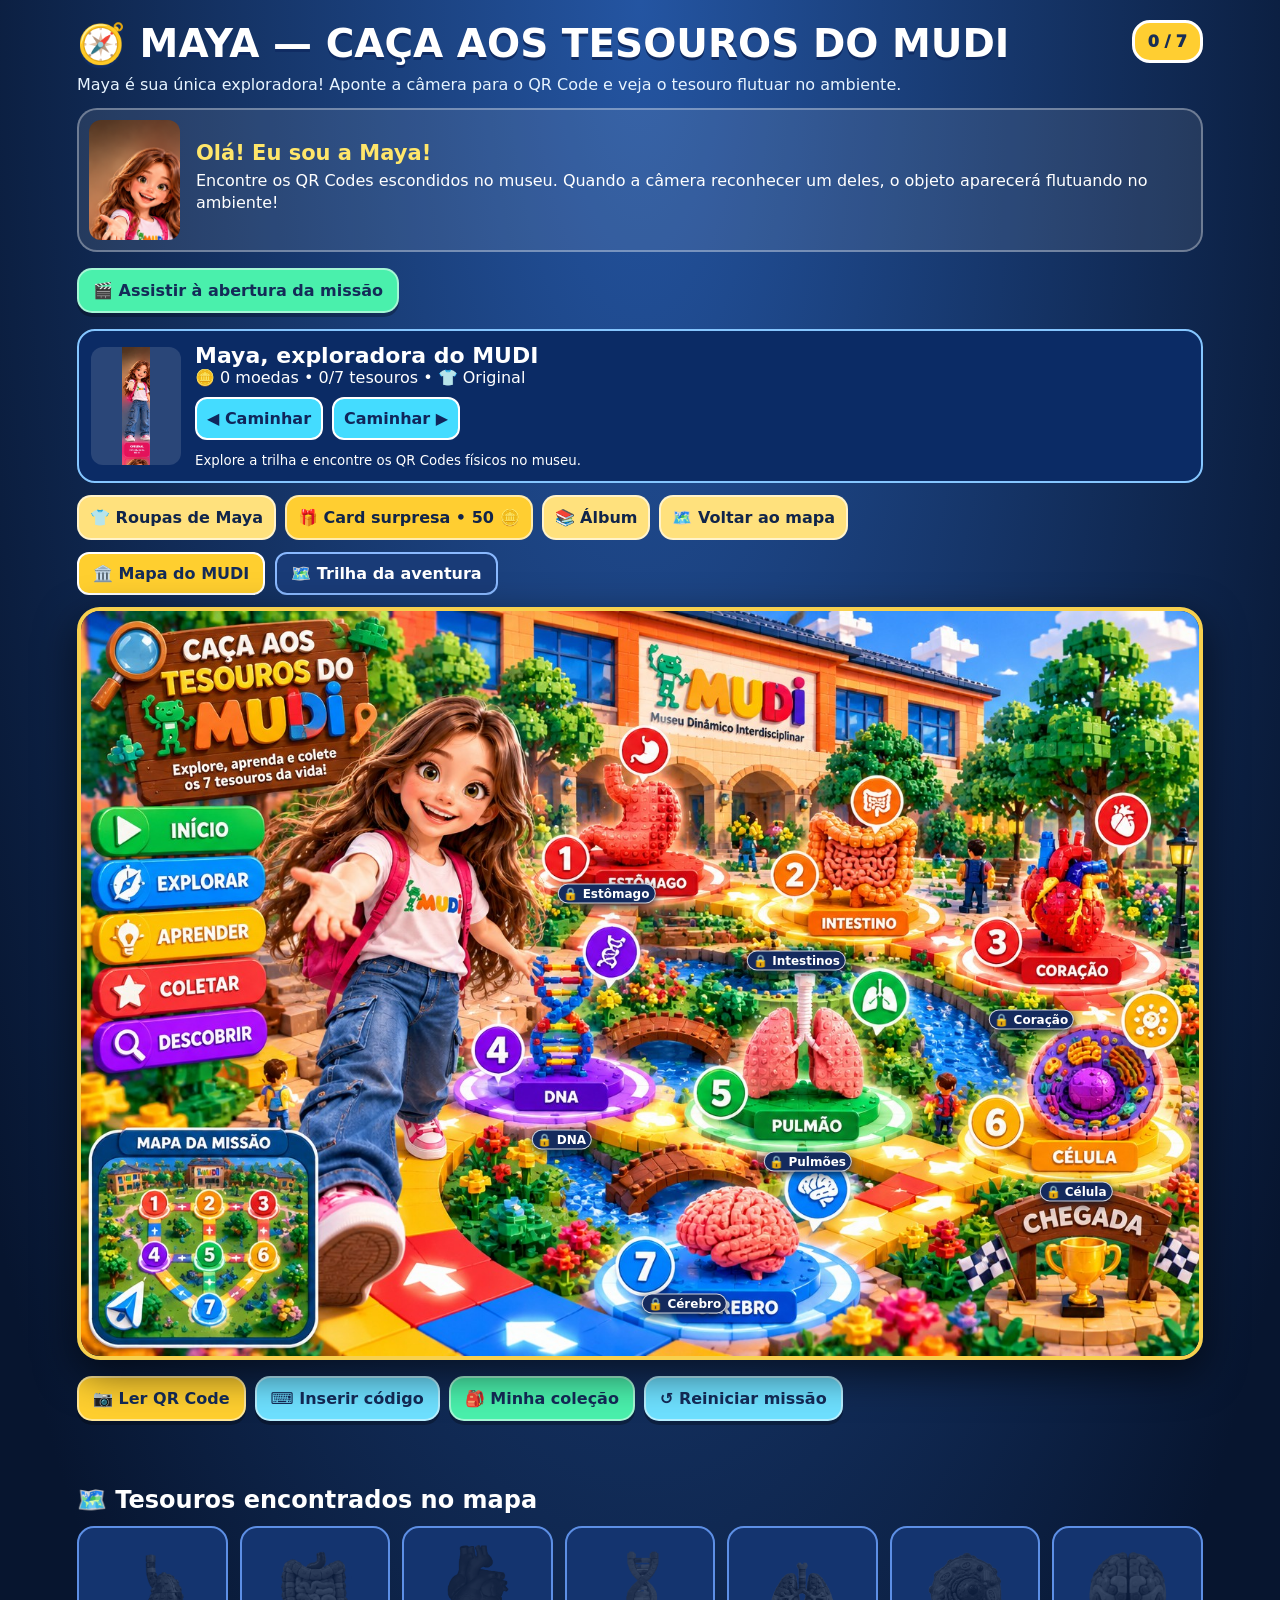
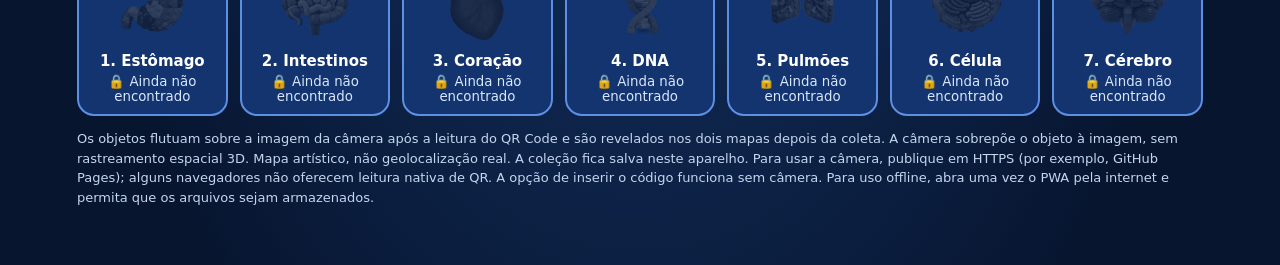
==== index.html @ 49231e08 "Add files via upload" ====
<!doctype html><html lang="pt-BR"><head><meta charset="utf-8"><meta name="viewport" content="width=device-width,initial-scale=1,viewport-fit=cover"><meta name="theme-color" content="#123879"><link rel="manifest" href="manifest.webmanifest"><title>Caça aos Tesouros do MUDI</title><style>
*{box-sizing:border-box}body{margin:0;background:radial-gradient(ellipse at top,#2455a2,#07152f 85%);color:white;font:500 16px system-ui,Arial}button,input{font:inherit}button{cursor:pointer}button:focus-visible{outline:3px solid #ffde56;outline-offset:2px}.wrap{max-width:1150px;margin:auto;padding:12px 12px 45px}.top{display:flex;justify-content:space-between;gap:12px;align-items:center}h1{font-size:clamp(23px,4vw,39px);line-height:1.05;margin:12px 0 6px;text-shadow:0 3px #102c63}.subtitle{margin:4px 0 14px;color:#e7f4ff}.counter{background:#ffce31;color:#192e55;border:3px solid white;border-radius:18px;padding:9px 13px;font-weight:1000;white-space:nowrap}.hero{position:relative;border:4px solid #f7d04e;border-radius:23px;overflow:hidden;box-shadow:0 14px 40px #0009}.hero img{display:block;width:100%}.maptabs{display:flex;gap:10px;flex-wrap:wrap;margin:12px 0}.maptabs button{background:#193b77;color:white;border:2px solid #8ab9ff;border-radius:12px;padding:10px 14px;font-weight:800}.maptabs button.active{background:#ffcf2f;color:#142b58;border-color:white}.pin{position:absolute;transform:translate(-50%,-50%);width:clamp(29px,5vw,56px);height:clamp(29px,5vw,56px);border:3px solid white;border-radius:50%;background:#183887;color:white;font-weight:1000;box-shadow:0 3px 12px #000b;font-size:clamp(15px,2.4vw,23px)} .pin.found{background:transparent}
.pin{width:clamp(44px,8vw,105px);height:clamp(50px,9vw,115px);background:transparent!important;border:0;border-radius:12px;box-shadow:none;display:flex;flex-direction:column;align-items:center;justify-content:center;gap:0;filter:drop-shadow(0 3px 4px #06142bd9);padding:0}
.pin .pin-object{width:100%;height:76%;object-fit:contain;filter:grayscale(1) brightness(.23) drop-shadow(0 0 2px white);opacity:.87}
.pin.found .pin-object{filter:drop-shadow(0 0 7px #f9ef75);opacity:1}
.pin .pin-label{background:#102b67e8;border:1.5px solid #ffffffc9;color:white;border-radius:11px;padding:2px 5px;font-size:clamp(8px,1.3vw,12px);white-space:nowrap;font-weight:900}
.pin.found .pin-label{background:#06815b}
.hero{isolation:isolate}.hero #pins{position:absolute;inset:0}
.buttons{display:flex;flex-wrap:wrap;gap:9px;margin:16px 0}.btn{border:2px solid #ffffff80;border-radius:15px;background:#ffcf2f;color:#142b58;padding:11px 14px;font-weight:900;box-shadow:0 4px #0004}.blue{background:#6ee0ff}.green{background:#4af0ac}.cards{display:grid;grid-template-columns:repeat(auto-fit,minmax(140px,1fr));gap:12px}.card{background:#14346f;border:2px solid #5d8fe5;border-radius:17px;padding:10px;text-align:center;color:white;min-width:0}.card img{width:100%;height:110px;object-fit:contain;filter:drop-shadow(0 4px 6px #0006)}.card.locked img{filter:grayscale(1) brightness(.4);opacity:.5}.card strong{display:block;font-size:15px}.card small{display:block;margin-top:4px;color:#d8e7ff}.card.found{border-color:#30ef9b;background:#086451}h2{margin:24px 0 12px}.message{color:#ffe36e;font-weight:800;min-height:25px}.avatar{display:flex;gap:9px;align-items:center;flex-wrap:wrap;margin:12px 0}.avatar button{background:#1d4385;color:white;border:2px solid #8eb9ff;border-radius:12px;padding:8px 13px}.avatar button.active{background:#ffce31;color:#122955}.modal{border:0;border-radius:24px;max-width:min(95vw,550px);width:100%;max-height:92vh;overflow:auto;background:linear-gradient(#fff,#e4f1ff);color:#112953;padding:18px 20px;box-shadow:0 15px 65px #000a}.modal::backdrop{background:#020d28dc}.modal h2{margin:2px 0 8px}.view{height:min(44vh,340px);background:radial-gradient(circle,#dceeff,#a8c6f4);border-radius:18px;display:grid;place-items:center;overflow:hidden;touch-action:pan-y;user-select:none}.view img{width:100%;height:100%;object-fit:contain;pointer-events:none}.tip{font-size:13px;color:#385779;text-align:center}.question{font-weight:750;line-height:1.5}.modal input{padding:12px;border:2px solid #8caddb;border-radius:12px;width:100%;margin:9px 0}.modal video{width:100%;border-radius:14px}.close{float:right;border:0;background:#d9e7ff;border-radius:10px;padding:7px 11px;font-weight:900}.note{font-size:13px;color:#c5d6ef;line-height:1.5}#qrSection{display:none}#qrSection.open{display:block}#qrSection img{max-width:130px;background:white;border-radius:8px;padding:5px}#qrSection .qrgrid{display:grid;grid-template-columns:repeat(auto-fit,minmax(145px,1fr));gap:12px;text-align:center}#qrSection figure{margin:0;background:#ffffff1c;border-radius:15px;padding:10px}#qrSection figcaption{font-size:13px;margin-top:5px}
.float-stage{position:relative;height:min(56vh,460px);overflow:hidden;border-radius:18px;background:#152f60;touch-action:pan-y}.float-stage video{position:absolute;inset:0;width:100%;height:100%;object-fit:cover}.float-stage .floating{position:absolute;left:50%;top:46%;transform:translate(-50%,-50%);width:70%;height:65%;object-fit:contain;filter:drop-shadow(0 20px 18px #0009) drop-shadow(0 0 16px #9dfaff);animation:levitate 2.8s ease-in-out infinite;touch-action:none}.float-stage .hint{position:absolute;bottom:10px;left:8px;right:8px;background:#10244bdc;color:white;border-radius:12px;padding:9px;text-align:center;font-weight:800;font-size:13px}@keyframes levitate{0%,100%{transform:translate(-50%,-49%) rotate(-2deg)}50%{transform:translate(-50%,-54%) rotate(2deg)}}.float-stage .floating:active{animation-play-state:paused}.scan-video{width:100%;max-height:48vh;object-fit:cover;border-radius:16px;background:#07152f}.scan-guide{padding:8px;background:#e6f2ff;border-radius:10px;color:#1a3867}.map-pin-float{animation:maplevitate 3s ease-in-out infinite}@keyframes maplevitate{50%{transform:translateY(-7px)}}
 .maya-intro{display:flex;align-items:center;gap:16px;background:#ffffff18;border:2px solid #ffffff55;border-radius:20px;padding:10px;margin:12px 0}.maya-intro img{height:120px;width:95px;object-fit:cover;object-position:top;border-radius:12px}.maya-intro strong{font-size:21px;color:#ffe66a}.maya-intro p{margin:5px 0;line-height:1.35}.float-stage .floating{width:58%;height:57%}@media(max-width:500px){.maya-intro img{height:90px;width:70px}.maya-intro strong{font-size:17px}} </style></head><body><main class="wrap"><div class="top"><h1>🧭 MAYA — CAÇA AOS TESOUROS DO MUDI</h1><div class="counter" id="counter">0 / 7</div></div><p class="subtitle">Maya é sua única exploradora! Aponte a câmera para o QR Code e veja o tesouro flutuar no ambiente.</p><div class="maya-intro"><img src="assets/maya.png" alt="Maya, a exploradora do MUDI"><div><strong>Olá! Eu sou a Maya!</strong><p>Encontre os QR Codes escondidos no museu. Quando a câmera reconhecer um deles, o objeto aparecerá flutuando no ambiente!</p></div></div><div class="buttons"><button class="btn green" onclick="openIntro()">🎬 Assistir à abertura da missão</button></div><div class="maptabs"><button id="mapMuseum" onclick="setMap(0)">🏛️ Mapa do MUDI</button><button id="mapTrail" onclick="setMap(1)">🗺️ Trilha da aventura</button></div><div class="hero"><img id="mapImage" src="assets/mapa.png" alt="Mapa ilustrado do MUDI em blocos coloridos, com as sete estações de ciência"><div id="pins"></div></div><div class="buttons"><button class="btn" onclick="scan()">📷 Ler QR Code</button><button class="btn blue" onclick="openCode()">⌨️ Inserir código</button><button class="btn green" onclick="document.getElementById('collection').scrollIntoView({behavior:'smooth'})">🎒 Minha coleção</button><button class="btn blue" onclick="resetCollection()">↺ Reiniciar missão</button></div><div id="message" class="message" role="status"></div><h2 id="collection">🗺️ Tesouros encontrados no mapa</h2><div id="cards" class="cards"></div><p class="note">Os objetos flutuam sobre a imagem da câmera após a leitura do QR Code e são revelados nos dois mapas depois da coleta. A câmera sobrepõe o objeto à imagem, sem rastreamento espacial 3D. Mapa artístico, não geolocalização real. A coleção fica salva neste aparelho. Para usar a câmera, publique em HTTPS (por exemplo, GitHub Pages); alguns navegadores não oferecem leitura nativa de QR. A opção de inserir o código funciona sem câmera. Para uso offline, abra uma vez o PWA pela internet e permita que os arquivos sejam armazenados.</p></main><dialog class="modal" id="introModal"><button class="close" onclick="closeIntro()">✕</button><h2>🎬 Bem-vindo ao MUDI!</h2><video id="introVideo" controls playsinline preload="metadata" poster="assets/video_capa.jpg"><source src="assets/abertura_mudi.mp4" type="video/mp4">Seu navegador não suporta vídeos MP4.</video><p>Explore os dois mapas, encontre os QR Codes e descubra os sete tesouros científicos!</p><button class="btn green" onclick="closeIntro()">🧭 Começar a aventura</button></dialog><dialog class="modal" id="modal"><button class="close" onclick="closeModal()">✕</button><h2 id="modalTitle">Descoberta</h2><div id="objectArea"></div><p id="detail" class="question"></p><div id="modalActions" class="buttons"></div><p id="error" role="status"></p></dialog><script>
function openIntro(){const d=document.getElementById("introModal");if(!d.open)d.showModal();}function closeIntro(){const v=document.getElementById("introVideo");v.pause();document.getElementById("introModal").close();}

const items=[
{name:'Estômago',folder:'estomago',frames:10,point:[47,32],fact:'O estômago mistura o alimento com o suco gástrico e inicia uma etapa importante da digestão.'},
{name:'Intestinos',folder:'intestino',frames:8,point:[64,41],fact:'O intestino delgado absorve grande parte dos nutrientes; o intestino grosso absorve água e forma as fezes.'},
{name:'Coração',folder:null,frames:0,point:[85,49],fact:'O coração é um músculo que bombeia sangue para o corpo por meio de contrações rítmicas.'},
{name:'DNA',folder:'dna',frames:8,point:[43,65],fact:'O DNA contém informações genéticas que orientam o funcionamento e o desenvolvimento dos seres vivos.'},
{name:'Pulmões',folder:'pulmoes',frames:8,point:[65,68],fact:'Nos pulmões, o oxigênio passa para o sangue e o dióxido de carbono é eliminado na respiração.'},
{name:'Célula',folder:'celula',frames:8,point:[89,72],fact:'A célula é a unidade estrutural e funcional básica dos seres vivos.'},
{name:'Cérebro',folder:'cerebro',frames:8,point:[54,87],fact:'O cérebro participa da memória, da percepção, da linguagem e do controle dos movimentos.'}
];
const codes=['QR_1_Estomago.png','QR_2_Intestino.png','QR_3_Coracao.png','QR_4_DNA.png','QR_5_Pulmões.png','QR_6_Celula.png','QR_7_Cerebro.png'];
let mapMode=Number(localStorage.getItem("mudi-map-mode")||0)===1?1:0;const trailPoints=[[35,36],[57,35],[84,38],[18,70],[65,78],[90,76],[50,90]];function setMap(n){mapMode=n;localStorage.setItem("mudi-map-mode",n);el("mapImage").src=n?"assets/mapa_trilha.png":"assets/mapa.png";el("mapMuseum").classList.toggle("active",!n);el("mapTrail").classList.toggle("active",!!n);render()}let found=[];try{found=JSON.parse(localStorage.getItem('mudi-tesouros-v2')||'[]')}catch(e){}let stream=null,scanActive=false,frame=0,active=0,dragX=null,scanTimer=null,scannedFromCamera=false;
const el=id=>document.getElementById(id);
function asset(i,k=0){const x=items[i];return x.folder?'assets/'+x.folder+'/'+String(k).padStart(2,'0')+'.webp':'assets/coracao.gif'}
function render(){el('counter').textContent=found.length+' / 7';el('pins').innerHTML=items.map((x,i)=>`<button aria-label="${x.name}: ${found.includes(i+1)?'coletado':'a descobrir'}" title="${x.name}" class="pin ${found.includes(i+1)?'found':''}" style="left:${(mapMode?trailPoints[i]:x.point)[0]}%;top:${(mapMode?trailPoints[i]:x.point)[1]}%" onclick="openTreasure(${i})"><img class="pin-object map-pin-float" src="${asset(i)}" alt=""><span class="pin-label">${found.includes(i+1)?'✓ ': '🔒 '}${x.name}</span></button>`).join('');el('cards').innerHTML=items.map((x,i)=>`<button class="card ${found.includes(i+1)?'found':'locked'}" onclick="openTreasure(${i})"><img loading="lazy" src="${asset(i)}" alt="${x.name}"><strong>${i+1}. ${x.name}</strong><small>${found.includes(i+1)?'✓ Coletado — explorar':'🔒 Ainda não encontrado'}</small></button>`).join('');if(found.length===7)el('message').textContent='🏆 Missão completa! Você descobriu os sete tesouros do MUDI!'}
function openTreasure(i,unlocked=false){stopCamera();active=i;frame=0;dragX=null;const x=items[i];el('modalTitle').textContent=(unlocked?'✨ Tesouro encontrado: ':found.includes(i+1)?'🎒 Sua coleção: ':'🔎 Estação '+(i+1)+': ')+x.name;const show=unlocked||found.includes(i+1);el('objectArea').innerHTML=show?`<div class="view" id="view"><img id="rotating" src="${asset(i)}" alt="Objeto ${x.name} em rotação"></div><p class="tip">${x.frames?'👆 Arraste o dedo sobre o objeto para girá-lo • use as setas para mudar o ângulo':'❤️ Animação do coração'}</p>`:`<div class="view"><div style="font-size:75px">🔒</div></div>`;el('detail').textContent=show?x.fact:'Encontre o QR Code desta estação para revelar o tesouro e aprender sobre ele.';el('modalActions').innerHTML=show?`${x.frames?'<button class="btn blue" onclick="turn(-1)">◀ Girar</button><button class="btn blue" onclick="turn(1)">Girar ▶</button>':''}${unlocked&&!found.includes(i+1)?'<button class="btn green" onclick="showQuiz()">⭐ Adicionar ao mapa</button>':'<button class="btn green" onclick="closeModal()">✓ Continuar explorando</button>'}`:`<button class="btn" onclick="openCode()">⌨️ Inserir código</button><button class="btn blue" onclick="scan()">📷 Ler QR</button>`;el('error').textContent='';if(!el('modal').open)el('modal').showModal();if(show&&x.frames){let v=el('view');v.addEventListener('pointerdown',e=>{dragX=e.clientX;v.setPointerCapture(e.pointerId)});v.addEventListener('pointermove',e=>{if(dragX===null)return;let delta=e.clientX-dragX;if(Math.abs(delta)>16){turn(delta>0?-1:1);dragX=e.clientX}});v.addEventListener('pointerup',()=>dragX=null);v.addEventListener('pointercancel',()=>dragX=null)}}
function turn(dir){let x=items[active];if(!x.frames)return;frame=(frame+dir+x.frames)%x.frames;let im=el('rotating');if(im)im.src=asset(active,frame)}function collect(){let id=active+1;if(!found.includes(id)){found.push(id);found.sort((a,b)=>a-b);localStorage.setItem('mudi-tesouros-v2',JSON.stringify(found))}closeModal();render();el('message').textContent='⭐ '+items[active].name+' foi adicionado ao seu mapa!'}
function resetCollection(){if(!confirm('Apagar os tesouros encontrados neste aparelho e começar do zero?'))return;found=[];localStorage.setItem('mudi-tesouros-v2','[]');render();el('message').textContent='Missão reiniciada: todos os tesouros estão bloqueados.'}
function closeModal(){stopCamera();el('modal').close()}
function stopCamera(){scanActive=false;if(scanTimer){clearTimeout(scanTimer);scanTimer=null}if(stream){stream.getTracks().forEach(t=>t.stop());stream=null}}
function openCode(){stopCamera();el('modalTitle').textContent='🔎 Desbloquear tesouro';el('objectArea').innerHTML='<label for="code">Digite o código impresso na estação:</label><input id="code" placeholder="MUDI-TESOURO-01" autocomplete="off">';el('detail').textContent='O código correto libera um tesouro. Nenhuma estação começa desbloqueada.';el('modalActions').innerHTML='<button class="btn green" onclick="redeem()">✨ Descobrir</button><button class="btn blue" onclick="scan()">📷 Usar câmera</button>';el('error').textContent='';if(!el('modal').open)el('modal').showModal()}
function redeem(raw){const s=String(raw||el('code')?.value||'').trim().toUpperCase();const m=s.match(/MUDI-TESOURO-0?([1-7])(?:\b|$)/)||s.match(/[?&]TESOURO=([1-7])(?:&|$)/);if(!m){el('error').textContent='Código não reconhecido. Confira o QR Code da estação.';return}const i=Number(m[1])-1;if(scannedFromCamera){showFloating(i)}else{openTreasure(i,true)}}
function showFloating(i){scanActive=false;active=i;frame=0;scannedFromCamera=false;el('modalTitle').textContent='✨ '+items[i].name+' encontrado no ambiente!';const src=asset(i);const camera=el('cameraLive');if(camera)camera.remove();el('objectArea').innerHTML=`<div class="float-stage" id="floatStage"><video id="arVideo" autoplay muted playsinline></video><img class="floating" id="floatingObject" src="${src}" alt="${items[i].name} flutuando sobre a câmera"><div class="hint">✨ Tesouro no ambiente! Arraste para girar • Depois responda à pergunta</div></div>`;const v=el('arVideo');if(stream){v.srcObject=stream;v.play().catch(()=>{})}el('detail').textContent=items[i].fact;el('modalActions').innerHTML='<button class="btn green" onclick="showQuiz()">⭐ Coletar e colocar no mapa</button><button class="btn blue" onclick="stopCamera();openTreasure(active,true)">🔄 Ver objeto sem câmera</button>';el('error').textContent='';let last=null;const obj=el('floatingObject');obj.addEventListener('pointerdown',e=>{last=e.clientX;obj.setPointerCapture(e.pointerId)});obj.addEventListener('pointermove',e=>{if(last===null||!items[active].frames)return;let d=e.clientX-last;if(Math.abs(d)>18){frame=(frame+(d>0?1:-1)+items[active].frames)%items[active].frames;obj.src=asset(active,frame);last=e.clientX}});obj.addEventListener('pointerup',()=>last=null);obj.addEventListener('pointercancel',()=>last=null)}
async function loadJsQR(){if(window.jsQR)return true;return new Promise(resolve=>{const script=document.createElement('script');script.src='https://cdn.jsdelivr.net/npm/jsqr@1.4.0/dist/jsQR.js';script.onload=()=>resolve(!!window.jsQR);script.onerror=()=>resolve(false);document.head.appendChild(script)})}
async function scan(){stopCamera();scannedFromCamera=false;el('modalTitle').textContent='📷 Aponte para o QR Code';el('objectArea').innerHTML='<video class="scan-video" id="cameraLive" autoplay muted playsinline></video><p class="scan-guide">Centralize o QR Code impresso na imagem e aguarde a leitura.</p>';el('detail').textContent='Após a leitura, o objeto aparecerá flutuando sobre o ambiente captado pela câmera.';el('modalActions').innerHTML='<button class="btn blue" onclick="openCode()">⌨️ Digitar código</button>';el('error').textContent='';if(!el('modal').open)el('modal').showModal();if(!window.isSecureContext||!navigator.mediaDevices?.getUserMedia){el('error').textContent='A câmera precisa de HTTPS (GitHub Pages) ou localhost. Abra a versão publicada, não o arquivo local.';return}
let detector=null;if('BarcodeDetector'in window){try{detector=new BarcodeDetector({formats:['qr_code']})}catch(e){}}
if(!detector){const loaded=await loadJsQR();if(!loaded){el('error').textContent='Leitor QR indisponível. Conecte-se à internet para carregar o leitor alternativo ou digite o código.';return}}
try{stream=await navigator.mediaDevices.getUserMedia({audio:false,video:{facingMode:{ideal:'environment'},width:{ideal:1280},height:{ideal:720}}});const video=el('cameraLive');if(!video){stopCamera();return}video.srcObject=stream;await video.play();scanActive=true;const canvas=document.createElement('canvas'),ctx=canvas.getContext('2d',{willReadFrequently:true});async function loop(){if(!scanActive)return;try{let value=null;if(detector){const r=await detector.detect(video);if(r.length)value=r[0].rawValue}else if(video.readyState>=2){const w=640,h=Math.max(240,Math.round(w*video.videoHeight/video.videoWidth));canvas.width=w;canvas.height=h;ctx.drawImage(video,0,0,w,h);const data=ctx.getImageData(0,0,w,h);const result=window.jsQR(data.data,w,h,{inversionAttempts:'attemptBoth'});if(result)value=result.data}if(value){scannedFromCamera=true;redeem(value);if(!scanActive)return}}catch(e){}if(scanActive)scanTimer=setTimeout(loop,180)}loop()}catch(e){stopCamera();el('error').textContent='Não foi possível acessar a câmera. Verifique a permissão do navegador, o HTTPS e se outra aplicação está usando a câmera.'}}
setMap(mapMode);if('serviceWorker'in navigator&&location.protocol.startsWith('http'))navigator.serviceWorker.register('./sw.js').catch(()=>{});
</script>
<style>
.gamebar{display:flex;gap:9px;flex-wrap:wrap;margin:12px 0}.gamebar button{border:2px solid #ffffff99;border-radius:14px;background:#ffe17d;color:#11254a;padding:11px;font-weight:900}.maya-hud{display:flex;align-items:center;gap:14px;background:#0b2b65;border:2px solid #85c6ff;border-radius:18px;padding:12px;margin:12px 0}.maya-hud img{height:118px;width:90px;object-fit:contain;border-radius:12px;background:#ffffff20}.reward-grid{display:grid;grid-template-columns:repeat(auto-fit,minmax(100px,1fr));gap:10px}.reward-grid button{border:2px solid #81aaff;background:#143970;border-radius:12px;color:white;padding:8px}.reward-grid button[disabled]{opacity:.48}.reward-grid img{width:100%;height:150px;object-fit:contain}.reward-grid small{display:block}.reward-dialog{border:0;border-radius:22px;max-width:750px;width:95vw;max-height:88vh;overflow:auto;background:linear-gradient(#132c61,#07142d);color:white;padding:18px}.reward-dialog::backdrop{background:#000c}.reward-dialog .close{float:right}.surprise{margin:10px auto;padding:24px;border-radius:20px;max-width:310px;background:linear-gradient(135deg,#7925da,#e849aa);text-align:center;font-size:54px;box-shadow:0 0 22px #e7a7ff}.question-choice{display:block;width:100%;padding:13px;margin:9px 0;background:#e8f2ff;border:2px solid #8cb5e8;border-radius:12px;color:#17305a;text-align:left;font-weight:800}.question-choice:hover{background:#c8f9de}.feedback{font-weight:850;min-height:28px;color:#176041}.gamebar .gold{background:#ffce31}.walk{display:flex;gap:9px;align-items:center;margin:10px 0}.walk button{border-radius:12px;background:#44dcff;color:#10265b;border:2px solid white;padding:10px;font-weight:900}.walk small{color:#dcecff}.pin:not(.found) .pin-object{visibility:hidden}.pin:not(.found) .pin-label{background:#142a5d}#qrSection{display:none!important}
</style>
<script>
const costumeList=[['Original','original'],['Molécula','laboratorio'],['Cérebro','roxa'],['Coração','vermelha'],['Pulmões','azul'],['Estômago','verde'],['DNA','dna'],['Célula','dourada']];
const cardList=[['Exploradora MUDI','original'],['Neuroexploradora','cerebro'],['Guardiã da Vida','coracao'],['Exploradora da Respiração','pulmoes'],['Pesquisadora da Digestão','estomago'],['Guardiã do Código da Vida','dna'],['Mestre da Ciência','celula']];
const quizzes=[
 {q:'Qual é a principal função do estômago?',a:['Produzir glóbulos vermelhos','Misturar alimentos com o suco gástrico','Bombear sangue'],c:1},
 {q:'Qual estrutura absorve grande parte dos nutrientes?',a:['Intestino delgado','Traqueia','Coração'],c:0},
 {q:'O que o coração faz?',a:['Produz a bile','Filtra o ar','Bombeia o sangue'],c:2},
 {q:'Qual é uma função do DNA?',a:['Armazenar informações genéticas','Fazer o sangue circular','Produzir ar'],c:0},
 {q:'Nos pulmões, o que passa do ar para o sangue?',a:['Gás carbônico','Oxigênio','Alimentos'],c:1},
 {q:'A célula é considerada:',a:['Um tipo de osso','A unidade básica dos seres vivos','Um órgão do sistema nervoso'],c:1},
 {q:'Qual função está relacionada ao cérebro?',a:['Produzir suco gástrico','Bombear sangue','Participar da memória e do controle de movimentos'],c:2}
];
let coins=Number(localStorage.getItem('maya-coins')||0),ownedCards=JSON.parse(localStorage.getItem('maya-cards')||'[]'),outfit=Number(localStorage.getItem('maya-outfit')||0),walkPos=Number(localStorage.getItem('maya-walk')||0);
const saved=()=>{localStorage.setItem('maya-coins',coins);localStorage.setItem('maya-cards',JSON.stringify(ownedCards));localStorage.setItem('maya-outfit',outfit);localStorage.setItem('maya-walk',walkPos)};
const root=document.querySelector('main.wrap');const hud=document.createElement('div');hud.className='maya-hud';hud.innerHTML='<img id="mayaPortrait" src="assets/roupas/original.webp" alt="Maya"><div><strong style="font-size:22px">Maya, exploradora do MUDI</strong><div id="mayaStatus">🪙 0 moedas • 0/7 tesouros</div><div class="walk"><button onclick="moveMaya(-1)">◀ Caminhar</button><button onclick="moveMaya(1)">Caminhar ▶</button></div><small>Explore a trilha e encontre os QR Codes físicos no museu.</small></div>';
root.insertBefore(hud,document.querySelector('.maptabs'));
const bar=document.createElement('div');bar.className='gamebar';bar.innerHTML='<button onclick="openWardrobe()">👕 Roupas de Maya</button><button class="gold" onclick="buyCard()">🎁 Card surpresa • 50 🪙</button><button onclick="openAlbum()">📚 Álbum</button><button onclick="setMap(0)">🗺️ Voltar ao mapa</button>';document.querySelector('.maptabs').before(bar);
const rewards=document.createElement('dialog');rewards.className='reward-dialog';rewards.id='rewardDialog';rewards.innerHTML='<button class="close" onclick="rewards.close()">✕</button><h2 id="rewardTitle"></h2><div id="rewardBody"></div>';document.body.appendChild(rewards);
function rewardShow(title,content){document.getElementById('rewardTitle').textContent=title;document.getElementById('rewardBody').innerHTML=content;rewards.showModal()}
function costumeFor(i){return [5,1,3,6,4,7,2][i]}
function refreshHud(){document.getElementById('mayaPortrait').src='assets/roupas/'+costumeList[outfit][1]+'.webp';document.getElementById('mayaStatus').textContent='🪙 '+coins+' moedas • '+found.length+'/7 tesouros • 👕 '+costumeList[outfit][0];}
function moveMaya(dir){walkPos=Math.min(7,Math.max(0,walkPos+dir));saved();const next=walkPos===0?'Entrada do MUDI':walkPos===7?'Chegada da missão':'Estação '+walkPos+' — '+items[walkPos-1].name;el('message').textContent='🚶 Maya chegou a: '+next+'. Procure o QR Code físico para revelar o tesouro.';refreshHud();}
function openWardrobe(){rewardShow('👕 Guarda-roupa de Maya','<p>As roupas são desbloqueadas ao acertar cada desafio.</p><div class="reward-grid">'+costumeList.map((x,i)=>{const ok=i===0||found.some(id=>costumeFor(id-1)===i);return '<button '+(ok?'':'disabled')+' onclick="wear('+i+')"><img src="assets/roupas/'+x[1]+'.webp"><small>'+(ok?'✓ ':'🔒 ')+x[0]+'</small></button>'}).join('')+'</div>')}
function wear(i){outfit=i;saved();refreshHud();document.getElementById('rewardDialog').close();el('message').textContent='✨ Maya vestiu: '+costumeList[i][0]}
function openAlbum(){rewardShow('📚 Álbum de cards científicos','<p>Cards: '+ownedCards.length+' • moedas: '+coins+'</p><div class="reward-grid">'+cardList.map((x,i)=>'<button onclick="'+(ownedCards.includes(i)?'showCard('+i+')':'void(0)')+'"><img style="'+(ownedCards.includes(i)?'':'filter:brightness(.12) grayscale(1)')+'" src="assets/premios/'+x[1]+'.webp"><small>'+(ownedCards.includes(i)?x[0]:'🔒 Card surpresa')+'</small></button>').join('')+'</div>')}
function showCard(i){rewardShow('🌟 '+cardList[i][0],'<img style="display:block;max-height:65vh;max-width:100%;margin:auto" src="assets/premios/'+cardList[i][1]+'.webp"><button class="btn" onclick="openAlbum()">Voltar ao álbum</button>')}
function buyCard(){if(coins<50){rewardShow('🪙 Moedas insuficientes','<p>Você precisa de 50 moedas para comprar um card surpresa. Acertar uma pergunta rende 100 moedas.</p>');return}coins-=50;const missing=cardList.map((_,i)=>i).filter(i=>!ownedCards.includes(i));if(!missing.length){coins+=50;saved();rewardShow('🏆 Álbum completo!','Você já conquistou todos os sete cards!');return}const picked=missing[Math.floor(Math.random()*missing.length)];ownedCards.push(picked);saved();refreshHud();rewardShow('🎁 Card surpresa adquirido!','<div class="surprise">🎁 ✨</div><p style="text-align:center">O envelope está fechado. Toque para descobrir!</p><button class="btn green" style="display:block;margin:auto" onclick="showCard('+picked+')">✨ Revelar card</button>')}
const oldRender=render;render=function(){oldRender();refreshHud();};
// Avoid revealing the correct answer before a QR scan. A map tap only shows the mission.
const oldOpen=openTreasure;openTreasure=function(i,unlocked=false){if(unlocked||found.includes(i+1)){oldOpen(i,unlocked);if(unlocked&&!found.includes(i+1))setTimeout(showQuiz,50);return}active=i;el('modalTitle').textContent='🔒 Estação '+(i+1)+' — descubra o QR Code';el('objectArea').innerHTML='<div class="view" style="font-size:70px">❔</div>';el('detail').textContent='Maya ainda não descobriu este tesouro. Procure o QR Code no MUDI e aponte a câmera para ele.';el('modalActions').innerHTML='<button class="btn" onclick="scan()">📷 Abrir câmera</button><button class="btn blue" onclick="openCode()">⌨️ Digitar código</button>';if(!el('modal').open)el('modal').showModal()};
const oldFloat=showFloating;showFloating=function(i){oldFloat(i);el('detail').textContent='Mova o dedo sobre o objeto para girar. Depois, responda ao desafio para conquistá-lo.';el('modalActions').innerHTML='<button class="btn green" onclick="showQuiz()">🧠 Responder ao desafio</button><button class="btn blue" onclick="stopCamera();openTreasure(active,true)">Ver sem câmera</button>'};
function showQuiz(){const q=quizzes[active];el('modalTitle').textContent='🧠 Desafio científico — '+items[active].name;el('detail').textContent=q.q;el('modalActions').innerHTML=q.a.map((a,i)=>'<button class="question-choice" onclick="answerQuiz('+i+')">'+String.fromCharCode(65+i)+'. '+a+'</button>').join('');el('error').textContent='Responda para conquistar o objeto e liberar a roupa.'}
function answerQuiz(i){if(i!==quizzes[active].c){el('error').textContent='Ainda não! Tente outra resposta. Você consegue!';return}const id=active+1;if(!found.includes(id)){found.push(id);found.sort((a,b)=>a-b);coins+=100;localStorage.setItem('mudi-tesouros-v2',JSON.stringify(found))}outfit=costumeFor(active);saved();closeModal();render();el('message').textContent='🎉 Resposta correta! +100 moedas! Maya desbloqueou o traje '+costumeList[outfit][0]+'.';rewardShow('🏆 Tesouro conquistado!','<p>Você encontrou <b>'+items[active].name+'</b>! +100 🪙 e novo figurino de Maya.</p><img style="height:230px;display:block;margin:auto;max-width:90%" src="assets/roupas/'+costumeList[outfit][1]+'.webp"><div class="gamebar"><button onclick="rewards.close();buyCard()">🎁 Comprar card surpresa (50 🪙)</button><button onclick="rewards.close()">Continuar aventura</button></div>')}
// Reuse previous collection only if the quiz system was already used, avoiding free rewards for old prototype progress.
if(!localStorage.getItem('maya-integrated-v1')){found=[];localStorage.setItem('mudi-tesouros-v2','[]');localStorage.setItem('maya-integrated-v1','1')}
resetCollection=function(){if(!confirm('Reiniciar missão, moedas, figurinos e cards neste aparelho?'))return;found=[];coins=0;ownedCards=[];outfit=0;walkPos=0;saved();localStorage.setItem('mudi-tesouros-v2','[]');render();el('message').textContent='Missão reiniciada.'};
render();
</script>
</body></html>
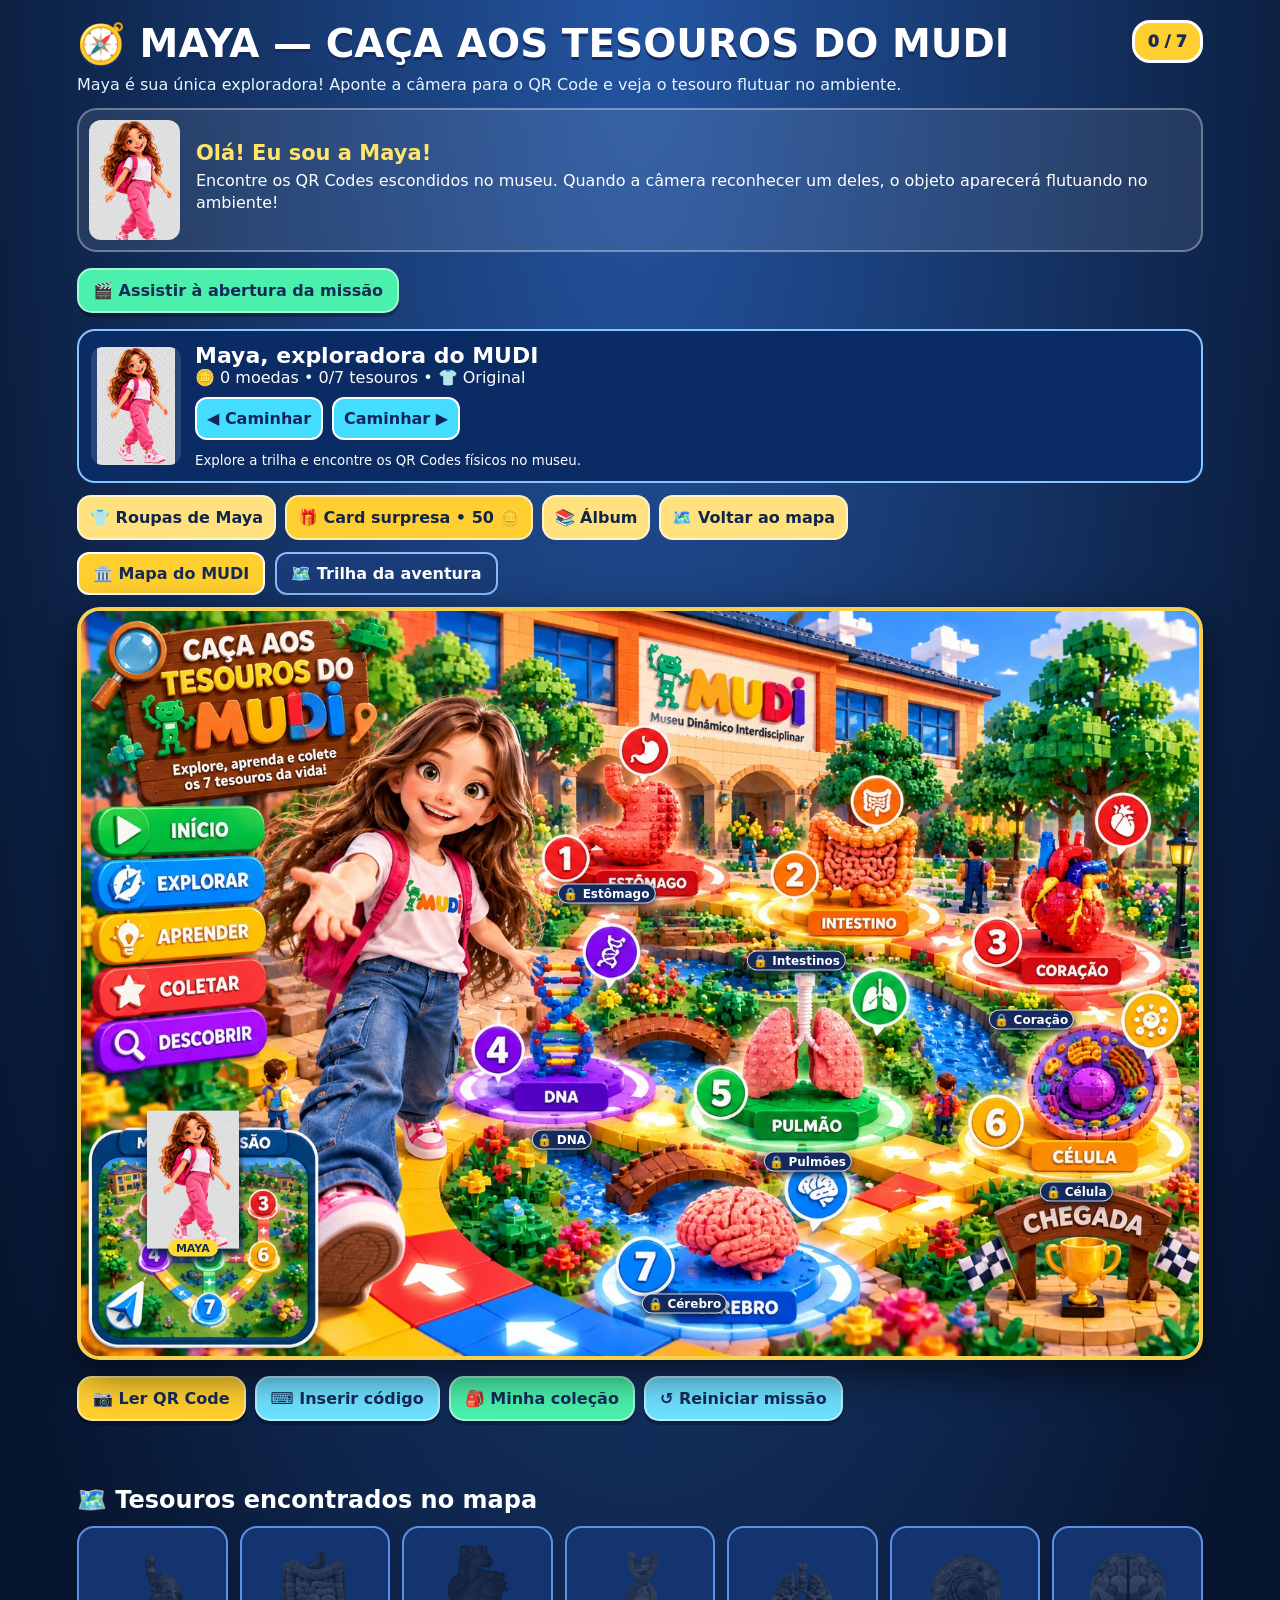
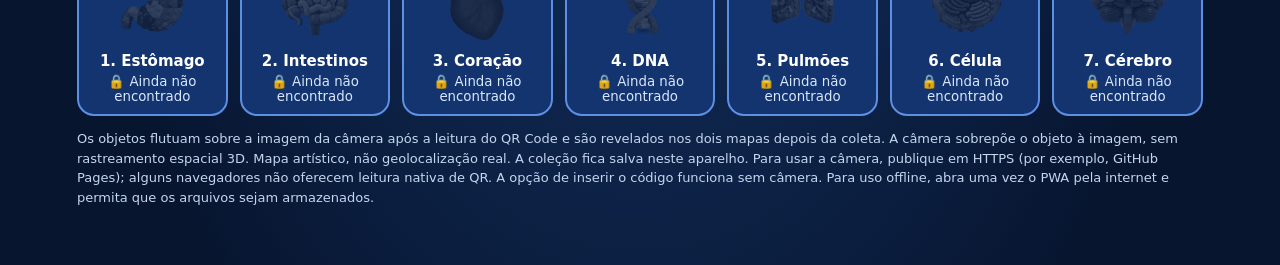
==== commit b2b6ec0c: "Add files via upload" ====
--- a/index.html
+++ b/index.html
@@ -33,11 +33,15 @@
 function openCode(){stopCamera();el('modalTitle').textContent='🔎 Desbloquear tesouro';el('objectArea').innerHTML='<label for="code">Digite o código impresso na estação:</label><input id="code" placeholder="MUDI-TESOURO-01" autocomplete="off">';el('detail').textContent='O código correto libera um tesouro. Nenhuma estação começa desbloqueada.';el('modalActions').innerHTML='<button class="btn green" onclick="redeem()">✨ Descobrir</button><button class="btn blue" onclick="scan()">📷 Usar câmera</button>';el('error').textContent='';if(!el('modal').open)el('modal').showModal()}
 function redeem(raw){const s=String(raw||el('code')?.value||'').trim().toUpperCase();const m=s.match(/MUDI-TESOURO-0?([1-7])(?:\b|$)/)||s.match(/[?&]TESOURO=([1-7])(?:&|$)/);if(!m){el('error').textContent='Código não reconhecido. Confira o QR Code da estação.';return}const i=Number(m[1])-1;if(scannedFromCamera){showFloating(i)}else{openTreasure(i,true)}}
 function showFloating(i){scanActive=false;active=i;frame=0;scannedFromCamera=false;el('modalTitle').textContent='✨ '+items[i].name+' encontrado no ambiente!';const src=asset(i);const camera=el('cameraLive');if(camera)camera.remove();el('objectArea').innerHTML=`<div class="float-stage" id="floatStage"><video id="arVideo" autoplay muted playsinline></video><img class="floating" id="floatingObject" src="${src}" alt="${items[i].name} flutuando sobre a câmera"><div class="hint">✨ Tesouro no ambiente! Arraste para girar • Depois responda à pergunta</div></div>`;const v=el('arVideo');if(stream){v.srcObject=stream;v.play().catch(()=>{})}el('detail').textContent=items[i].fact;el('modalActions').innerHTML='<button class="btn green" onclick="showQuiz()">⭐ Coletar e colocar no mapa</button><button class="btn blue" onclick="stopCamera();openTreasure(active,true)">🔄 Ver objeto sem câmera</button>';el('error').textContent='';let last=null;const obj=el('floatingObject');obj.addEventListener('pointerdown',e=>{last=e.clientX;obj.setPointerCapture(e.pointerId)});obj.addEventListener('pointermove',e=>{if(last===null||!items[active].frames)return;let d=e.clientX-last;if(Math.abs(d)>18){frame=(frame+(d>0?1:-1)+items[active].frames)%items[active].frames;obj.src=asset(active,frame);last=e.clientX}});obj.addEventListener('pointerup',()=>last=null);obj.addEventListener('pointercancel',()=>last=null)}
-async function loadJsQR(){if(window.jsQR)return true;return new Promise(resolve=>{const script=document.createElement('script');script.src='https://cdn.jsdelivr.net/npm/jsqr@1.4.0/dist/jsQR.js';script.onload=()=>resolve(!!window.jsQR);script.onerror=()=>resolve(false);document.head.appendChild(script)})}
+async function loadJsQR(){
+ if(window.jsQR)return true;
+ const sources=['./jsQR.js','https://unpkg.com/jsqr@1.4.0/dist/jsQR.js','https://cdn.jsdelivr.net/npm/jsqr@1.4.0/dist/jsQR.js','https://cdnjs.cloudflare.com/ajax/libs/jsQR/1.4.0/jsQR.min.js'];
+ for(const src of sources){const ok=await new Promise(resolve=>{const script=document.createElement('script');script.src=src;script.onload=()=>resolve(!!window.jsQR);script.onerror=()=>resolve(false);document.head.appendChild(script)});if(ok)return true}return false;
+}
 async function scan(){stopCamera();scannedFromCamera=false;el('modalTitle').textContent='📷 Aponte para o QR Code';el('objectArea').innerHTML='<video class="scan-video" id="cameraLive" autoplay muted playsinline></video><p class="scan-guide">Centralize o QR Code impresso na imagem e aguarde a leitura.</p>';el('detail').textContent='Após a leitura, o objeto aparecerá flutuando sobre o ambiente captado pela câmera.';el('modalActions').innerHTML='<button class="btn blue" onclick="openCode()">⌨️ Digitar código</button>';el('error').textContent='';if(!el('modal').open)el('modal').showModal();if(!window.isSecureContext||!navigator.mediaDevices?.getUserMedia){el('error').textContent='A câmera precisa de HTTPS (GitHub Pages) ou localhost. Abra a versão publicada, não o arquivo local.';return}
 let detector=null;if('BarcodeDetector'in window){try{detector=new BarcodeDetector({formats:['qr_code']})}catch(e){}}
-if(!detector){const loaded=await loadJsQR();if(!loaded){el('error').textContent='Leitor QR indisponível. Conecte-se à internet para carregar o leitor alternativo ou digite o código.';return}}
-try{stream=await navigator.mediaDevices.getUserMedia({audio:false,video:{facingMode:{ideal:'environment'},width:{ideal:1280},height:{ideal:720}}});const video=el('cameraLive');if(!video){stopCamera();return}video.srcObject=stream;await video.play();scanActive=true;const canvas=document.createElement('canvas'),ctx=canvas.getContext('2d',{willReadFrequently:true});async function loop(){if(!scanActive)return;try{let value=null;if(detector){const r=await detector.detect(video);if(r.length)value=r[0].rawValue}else if(video.readyState>=2){const w=640,h=Math.max(240,Math.round(w*video.videoHeight/video.videoWidth));canvas.width=w;canvas.height=h;ctx.drawImage(video,0,0,w,h);const data=ctx.getImageData(0,0,w,h);const result=window.jsQR(data.data,w,h,{inversionAttempts:'attemptBoth'});if(result)value=result.data}if(value){scannedFromCamera=true;redeem(value);if(!scanActive)return}}catch(e){}if(scanActive)scanTimer=setTimeout(loop,180)}loop()}catch(e){stopCamera();el('error').textContent='Não foi possível acessar a câmera. Verifique a permissão do navegador, o HTTPS e se outra aplicação está usando a câmera.'}}
+if(!detector){el('error').textContent='Preparando leitor QR alternativo…';const loaded=await loadJsQR();if(!loaded){el('error').textContent='O navegador não possui leitor QR nativo e não conseguiu carregar o leitor alternativo. Verifique a conexão ou use Chrome atualizado.';return}el('error').textContent='Leitor pronto. Aponte para o QR Code.'}else{el('error').textContent='Leitor nativo pronto. Aponte para o QR Code.'}
+try{stream=await navigator.mediaDevices.getUserMedia({audio:false,video:{facingMode:{ideal:'environment'},width:{ideal:1280},height:{ideal:720}}});const video=el('cameraLive');if(!video){stopCamera();return}video.srcObject=stream;await video.play();scanActive=true;const canvas=document.createElement('canvas'),ctx=canvas.getContext('2d',{willReadFrequently:true});async function loop(){if(!scanActive)return;try{let value=null;if(detector){const r=await detector.detect(video);if(r.length)value=r[0].rawValue}else if(video.readyState>=2){const w=640,h=Math.max(240,Math.round(w*video.videoHeight/video.videoWidth));canvas.width=w;canvas.height=h;ctx.drawImage(video,0,0,w,h);const data=ctx.getImageData(0,0,w,h);const result=window.jsQR(data.data,w,h,{inversionAttempts:'attemptBoth'});if(result)value=result.data}if(value){if(/MUDI-TESOURO-0?[1-7]/i.test(value)||/[?&]TESOURO=[1-7]/i.test(value)){scanActive=false;scannedFromCamera=true;redeem(value);return}else{el('error').textContent='QR reconhecido, mas não pertence ao jogo MUDI.'}}}catch(e){}if(scanActive)scanTimer=setTimeout(loop,180)}loop()}catch(e){stopCamera();el('error').textContent='Não foi possível acessar a câmera. Verifique a permissão do navegador, o HTTPS e se outra aplicação está usando a câmera.'}}
 setMap(mapMode);if('serviceWorker'in navigator&&location.protocol.startsWith('http'))navigator.serviceWorker.register('./sw.js').catch(()=>{});
 </script>
 <style>
@@ -81,4 +85,54 @@
 resetCollection=function(){if(!confirm('Reiniciar missão, moedas, figurinos e cards neste aparelho?'))return;found=[];coins=0;ownedCards=[];outfit=0;walkPos=0;saved();localStorage.setItem('mudi-tesouros-v2','[]');render();el('message').textContent='Missão reiniciada.'};
 render();
 </script>
+
+<style>
+#mayaWalker{position:absolute;z-index:12;left:10%;top:84%;width:clamp(45px,8vw,92px);height:clamp(75px,14vw,155px);transform:translate(-50%,-88%);pointer-events:none;transition:left .8s ease-in-out,top .8s ease-in-out;filter:drop-shadow(0 6px 5px #001c47)}
+#mayaWalker img{width:100%;height:100%;object-fit:contain;object-position:bottom}
+#mayaWalker.walking img{animation:mayaSteps .24s ease-in-out infinite alternate}
+#mayaWalker .mayaTag{position:absolute;bottom:-8px;left:50%;transform:translateX(-50%);border-radius:12px;background:#ffda35;color:#162a55;font-weight:900;font-size:11px;padding:2px 8px}
+@keyframes mayaSteps{to{transform:translateY(-7px) rotate(2deg)}}
+.walk button{touch-action:manipulation}
+</style>
+<script>
+(function(){
+const hero=document.querySelector('.hero');
+const walker=document.createElement('div');
+walker.id='mayaWalker';
+walker.innerHTML='<img src="assets/roupas/original.webp" alt="Maya caminhando"><span class="mayaTag">MAYA</span>';
+hero.appendChild(walker);
+const paths=[
+ [[10,83],[36,49],[59,47],[82,46],[40,70],[64,75],[87,76],[55,89]],
+ [[8,80],[35,36],[57,35],[84,38],[18,70],[65,78],[90,76],[50,90]]
+];
+function drawWalker(){
+ const pt=paths[typeof mapMode==='number'?mapMode:0][Math.min(7,Math.max(0,walkPos))];
+ walker.style.left=pt[0]+'%';walker.style.top=pt[1]+'%';
+ const image=walker.querySelector('img');
+ image.src='assets/roupas/'+costumeList[outfit][1]+'.webp';
+}
+let walkingTimeout;
+window.moveMaya=function(dir){
+ const old=walkPos;
+ walkPos=Math.max(0,Math.min(7,walkPos+dir));
+ saved();drawWalker();
+ walker.classList.add('walking');
+ clearTimeout(walkingTimeout);
+ walkingTimeout=setTimeout(()=>walker.classList.remove('walking'),850);
+ const destination=walkPos===0?'Entrada do MUDI':walkPos===7?'Chegada da missão':'Estação '+walkPos+' — '+items[walkPos-1].name;
+ el('message').textContent=old===walkPos?'Maya chegou ao limite da trilha.':'🚶 Maya está caminhando para: '+destination+'. Procure o QR Code físico.';
+ refreshHud();
+};
+const previousMap=window.setMap;
+window.setMap=function(n){previousMap(n);drawWalker()};
+const previousHud=window.refreshHud;
+window.refreshHud=function(){previousHud();drawWalker()};
+document.addEventListener('keydown',function(e){
+ if(document.querySelector('dialog[open]')||['INPUT','TEXTAREA'].includes(document.activeElement?.tagName))return;
+ if(e.key==='ArrowRight'){e.preventDefault();moveMaya(1)}
+ if(e.key==='ArrowLeft'){e.preventDefault();moveMaya(-1)}
+});
+drawWalker();
+})();
+</script>
 </body></html>
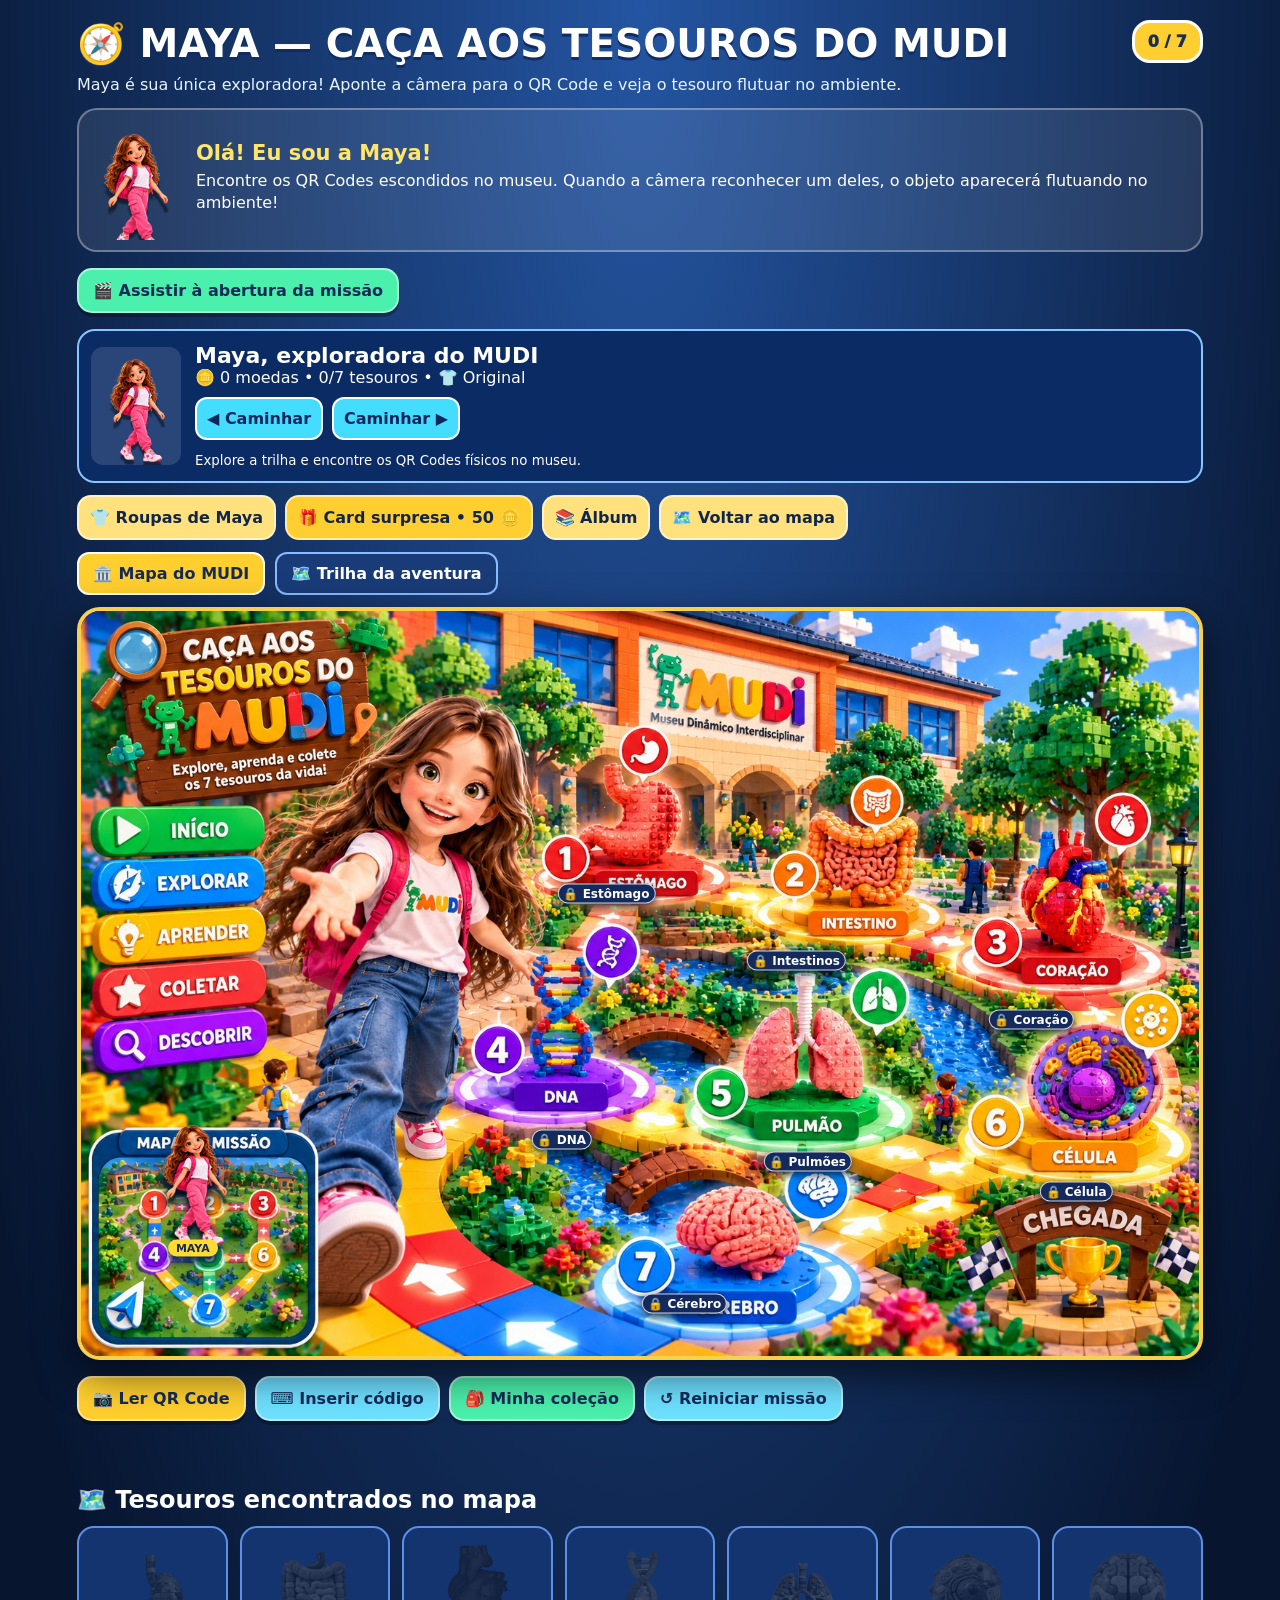
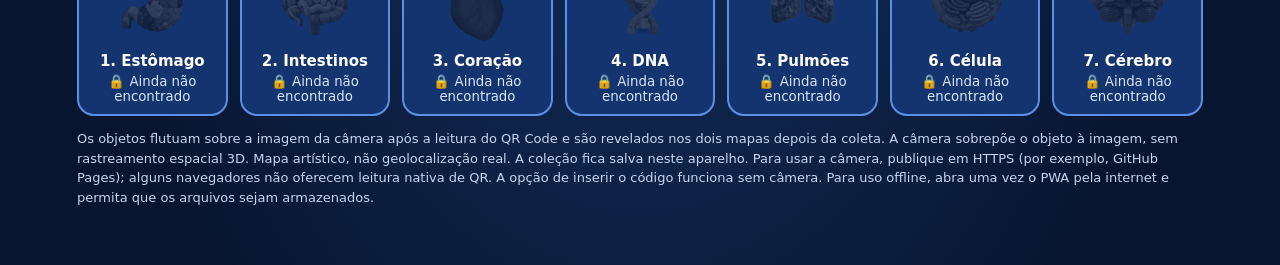
==== commit 6de30145: "Add files via upload" ====
--- a/index.html
+++ b/index.html
@@ -6,9 +6,9 @@
 .pin .pin-label{background:#102b67e8;border:1.5px solid #ffffffc9;color:white;border-radius:11px;padding:2px 5px;font-size:clamp(8px,1.3vw,12px);white-space:nowrap;font-weight:900}
 .pin.found .pin-label{background:#06815b}
 .hero{isolation:isolate}.hero #pins{position:absolute;inset:0}
-.buttons{display:flex;flex-wrap:wrap;gap:9px;margin:16px 0}.btn{border:2px solid #ffffff80;border-radius:15px;background:#ffcf2f;color:#142b58;padding:11px 14px;font-weight:900;box-shadow:0 4px #0004}.blue{background:#6ee0ff}.green{background:#4af0ac}.cards{display:grid;grid-template-columns:repeat(auto-fit,minmax(140px,1fr));gap:12px}.card{background:#14346f;border:2px solid #5d8fe5;border-radius:17px;padding:10px;text-align:center;color:white;min-width:0}.card img{width:100%;height:110px;object-fit:contain;filter:drop-shadow(0 4px 6px #0006)}.card.locked img{filter:grayscale(1) brightness(.4);opacity:.5}.card strong{display:block;font-size:15px}.card small{display:block;margin-top:4px;color:#d8e7ff}.card.found{border-color:#30ef9b;background:#086451}h2{margin:24px 0 12px}.message{color:#ffe36e;font-weight:800;min-height:25px}.avatar{display:flex;gap:9px;align-items:center;flex-wrap:wrap;margin:12px 0}.avatar button{background:#1d4385;color:white;border:2px solid #8eb9ff;border-radius:12px;padding:8px 13px}.avatar button.active{background:#ffce31;color:#122955}.modal{border:0;border-radius:24px;max-width:min(95vw,550px);width:100%;max-height:92vh;overflow:auto;background:linear-gradient(#fff,#e4f1ff);color:#112953;padding:18px 20px;box-shadow:0 15px 65px #000a}.modal::backdrop{background:#020d28dc}.modal h2{margin:2px 0 8px}.view{height:min(44vh,340px);background:radial-gradient(circle,#dceeff,#a8c6f4);border-radius:18px;display:grid;place-items:center;overflow:hidden;touch-action:pan-y;user-select:none}.view img{width:100%;height:100%;object-fit:contain;pointer-events:none}.tip{font-size:13px;color:#385779;text-align:center}.question{font-weight:750;line-height:1.5}.modal input{padding:12px;border:2px solid #8caddb;border-radius:12px;width:100%;margin:9px 0}.modal video{width:100%;border-radius:14px}.close{float:right;border:0;background:#d9e7ff;border-radius:10px;padding:7px 11px;font-weight:900}.note{font-size:13px;color:#c5d6ef;line-height:1.5}#qrSection{display:none}#qrSection.open{display:block}#qrSection img{max-width:130px;background:white;border-radius:8px;padding:5px}#qrSection .qrgrid{display:grid;grid-template-columns:repeat(auto-fit,minmax(145px,1fr));gap:12px;text-align:center}#qrSection figure{margin:0;background:#ffffff1c;border-radius:15px;padding:10px}#qrSection figcaption{font-size:13px;margin-top:5px}
+.buttons{display:flex;flex-wrap:wrap;gap:9px;margin:16px 0}.btn{border:2px solid #ffffff80;border-radius:15px;background:#ffcf2f;color:#142b58;padding:11px 14px;font-weight:900;box-shadow:0 4px #0004}.blue{background:#6ee0ff}.green{background:#4af0ac}.cards{display:grid;grid-template-columns:repeat(auto-fit,minmax(140px,1fr));gap:12px}.card{background:#14346f;border:2px solid #5d8fe5;border-radius:17px;padding:10px;text-align:center;color:white;min-width:0}.card img{width:100%;height:110px;object-fit:contain;filter:drop-shadow(0 4px 6px #0006)}.card.locked img{filter:grayscale(1) brightness(.4);opacity:.5}.card strong{display:block;font-size:15px}.card small{display:block;margin-top:4px;color:#d8e7ff}.card.found{border-color:#30ef9b;background:#086451}h2{margin:24px 0 12px}.message{color:#ffe36e;font-weight:800;min-height:25px}.avatar{display:flex;gap:9px;align-items:center;flex-wrap:wrap;margin:12px 0}.avatar button{background:#1d4385;color:white;border:2px solid #8eb9ff;border-radius:12px;padding:8px 13px}.avatar button.active{background:#ffce31;color:#122955}.modal{border:0;border-radius:24px;max-width:min(95vw,550px);width:100%;max-height:92vh;overflow:auto;background:linear-gradient(#fff,#e4f1ff);color:#112953;padding:18px 20px;box-shadow:0 15px 65px #000a}.modal::backdrop{background:#020d28dc}.modal h2{margin:2px 0 8px}.view{height:min(44vh,340px);background:transparent;border-radius:18px;display:grid;place-items:center;overflow:hidden;touch-action:pan-y;user-select:none}.view img{width:100%;height:100%;object-fit:contain;pointer-events:none}.tip{font-size:13px;color:#385779;text-align:center}.question{font-weight:750;line-height:1.5}.modal input{padding:12px;border:2px solid #8caddb;border-radius:12px;width:100%;margin:9px 0}.modal video{width:100%;border-radius:14px}.close{float:right;border:0;background:#d9e7ff;border-radius:10px;padding:7px 11px;font-weight:900}.note{font-size:13px;color:#c5d6ef;line-height:1.5}#qrSection{display:none}#qrSection.open{display:block}#qrSection img{max-width:130px;background:white;border-radius:8px;padding:5px}#qrSection .qrgrid{display:grid;grid-template-columns:repeat(auto-fit,minmax(145px,1fr));gap:12px;text-align:center}#qrSection figure{margin:0;background:#ffffff1c;border-radius:15px;padding:10px}#qrSection figcaption{font-size:13px;margin-top:5px}
 .float-stage{position:relative;height:min(56vh,460px);overflow:hidden;border-radius:18px;background:#152f60;touch-action:pan-y}.float-stage video{position:absolute;inset:0;width:100%;height:100%;object-fit:cover}.float-stage .floating{position:absolute;left:50%;top:46%;transform:translate(-50%,-50%);width:70%;height:65%;object-fit:contain;filter:drop-shadow(0 20px 18px #0009) drop-shadow(0 0 16px #9dfaff);animation:levitate 2.8s ease-in-out infinite;touch-action:none}.float-stage .hint{position:absolute;bottom:10px;left:8px;right:8px;background:#10244bdc;color:white;border-radius:12px;padding:9px;text-align:center;font-weight:800;font-size:13px}@keyframes levitate{0%,100%{transform:translate(-50%,-49%) rotate(-2deg)}50%{transform:translate(-50%,-54%) rotate(2deg)}}.float-stage .floating:active{animation-play-state:paused}.scan-video{width:100%;max-height:48vh;object-fit:cover;border-radius:16px;background:#07152f}.scan-guide{padding:8px;background:#e6f2ff;border-radius:10px;color:#1a3867}.map-pin-float{animation:maplevitate 3s ease-in-out infinite}@keyframes maplevitate{50%{transform:translateY(-7px)}}
- .maya-intro{display:flex;align-items:center;gap:16px;background:#ffffff18;border:2px solid #ffffff55;border-radius:20px;padding:10px;margin:12px 0}.maya-intro img{height:120px;width:95px;object-fit:cover;object-position:top;border-radius:12px}.maya-intro strong{font-size:21px;color:#ffe66a}.maya-intro p{margin:5px 0;line-height:1.35}.float-stage .floating{width:58%;height:57%}@media(max-width:500px){.maya-intro img{height:90px;width:70px}.maya-intro strong{font-size:17px}} </style></head><body><main class="wrap"><div class="top"><h1>🧭 MAYA — CAÇA AOS TESOUROS DO MUDI</h1><div class="counter" id="counter">0 / 7</div></div><p class="subtitle">Maya é sua única exploradora! Aponte a câmera para o QR Code e veja o tesouro flutuar no ambiente.</p><div class="maya-intro"><img src="assets/maya.png" alt="Maya, a exploradora do MUDI"><div><strong>Olá! Eu sou a Maya!</strong><p>Encontre os QR Codes escondidos no museu. Quando a câmera reconhecer um deles, o objeto aparecerá flutuando no ambiente!</p></div></div><div class="buttons"><button class="btn green" onclick="openIntro()">🎬 Assistir à abertura da missão</button></div><div class="maptabs"><button id="mapMuseum" onclick="setMap(0)">🏛️ Mapa do MUDI</button><button id="mapTrail" onclick="setMap(1)">🗺️ Trilha da aventura</button></div><div class="hero"><img id="mapImage" src="assets/mapa.png" alt="Mapa ilustrado do MUDI em blocos coloridos, com as sete estações de ciência"><div id="pins"></div></div><div class="buttons"><button class="btn" onclick="scan()">📷 Ler QR Code</button><button class="btn blue" onclick="openCode()">⌨️ Inserir código</button><button class="btn green" onclick="document.getElementById('collection').scrollIntoView({behavior:'smooth'})">🎒 Minha coleção</button><button class="btn blue" onclick="resetCollection()">↺ Reiniciar missão</button></div><div id="message" class="message" role="status"></div><h2 id="collection">🗺️ Tesouros encontrados no mapa</h2><div id="cards" class="cards"></div><p class="note">Os objetos flutuam sobre a imagem da câmera após a leitura do QR Code e são revelados nos dois mapas depois da coleta. A câmera sobrepõe o objeto à imagem, sem rastreamento espacial 3D. Mapa artístico, não geolocalização real. A coleção fica salva neste aparelho. Para usar a câmera, publique em HTTPS (por exemplo, GitHub Pages); alguns navegadores não oferecem leitura nativa de QR. A opção de inserir o código funciona sem câmera. Para uso offline, abra uma vez o PWA pela internet e permita que os arquivos sejam armazenados.</p></main><dialog class="modal" id="introModal"><button class="close" onclick="closeIntro()">✕</button><h2>🎬 Bem-vindo ao MUDI!</h2><video id="introVideo" controls playsinline preload="metadata" poster="assets/video_capa.jpg"><source src="assets/abertura_mudi.mp4" type="video/mp4">Seu navegador não suporta vídeos MP4.</video><p>Explore os dois mapas, encontre os QR Codes e descubra os sete tesouros científicos!</p><button class="btn green" onclick="closeIntro()">🧭 Começar a aventura</button></dialog><dialog class="modal" id="modal"><button class="close" onclick="closeModal()">✕</button><h2 id="modalTitle">Descoberta</h2><div id="objectArea"></div><p id="detail" class="question"></p><div id="modalActions" class="buttons"></div><p id="error" role="status"></p></dialog><script>
+ .maya-intro{display:flex;align-items:center;gap:16px;background:#ffffff18;border:2px solid #ffffff55;border-radius:20px;padding:10px;margin:12px 0}.maya-intro img{height:120px;width:95px;object-fit:cover;object-position:top;border-radius:12px}.maya-intro strong{font-size:21px;color:#ffe66a}.maya-intro p{margin:5px 0;line-height:1.35}.float-stage .floating{width:58%;height:57%;background:transparent!important}@media(max-width:500px){.maya-intro img{height:90px;width:70px}.maya-intro strong{font-size:17px}} </style></head><body><main class="wrap"><div class="top"><h1>🧭 MAYA — CAÇA AOS TESOUROS DO MUDI</h1><div class="counter" id="counter">0 / 7</div></div><p class="subtitle">Maya é sua única exploradora! Aponte a câmera para o QR Code e veja o tesouro flutuar no ambiente.</p><div class="maya-intro"><img src="assets/maya.png" alt="Maya, a exploradora do MUDI"><div><strong>Olá! Eu sou a Maya!</strong><p>Encontre os QR Codes escondidos no museu. Quando a câmera reconhecer um deles, o objeto aparecerá flutuando no ambiente!</p></div></div><div class="buttons"><button class="btn green" onclick="openIntro()">🎬 Assistir à abertura da missão</button></div><div class="maptabs"><button id="mapMuseum" onclick="setMap(0)">🏛️ Mapa do MUDI</button><button id="mapTrail" onclick="setMap(1)">🗺️ Trilha da aventura</button></div><div class="hero"><img id="mapImage" src="assets/mapa.png" alt="Mapa ilustrado do MUDI em blocos coloridos, com as sete estações de ciência"><div id="pins"></div></div><div class="buttons"><button class="btn" onclick="scan()">📷 Ler QR Code</button><button class="btn blue" onclick="openCode()">⌨️ Inserir código</button><button class="btn green" onclick="document.getElementById('collection').scrollIntoView({behavior:'smooth'})">🎒 Minha coleção</button><button class="btn blue" onclick="resetCollection()">↺ Reiniciar missão</button></div><div id="message" class="message" role="status"></div><h2 id="collection">🗺️ Tesouros encontrados no mapa</h2><div id="cards" class="cards"></div><p class="note">Os objetos flutuam sobre a imagem da câmera após a leitura do QR Code e são revelados nos dois mapas depois da coleta. A câmera sobrepõe o objeto à imagem, sem rastreamento espacial 3D. Mapa artístico, não geolocalização real. A coleção fica salva neste aparelho. Para usar a câmera, publique em HTTPS (por exemplo, GitHub Pages); alguns navegadores não oferecem leitura nativa de QR. A opção de inserir o código funciona sem câmera. Para uso offline, abra uma vez o PWA pela internet e permita que os arquivos sejam armazenados.</p></main><dialog class="modal" id="introModal"><button class="close" onclick="closeIntro()">✕</button><h2>🎬 Bem-vindo ao MUDI!</h2><video id="introVideo" controls playsinline preload="metadata" poster="assets/video_capa.jpg"><source src="assets/abertura_mudi.mp4" type="video/mp4">Seu navegador não suporta vídeos MP4.</video><p>Explore os dois mapas, encontre os QR Codes e descubra os sete tesouros científicos!</p><button class="btn green" onclick="closeIntro()">🧭 Começar a aventura</button></dialog><dialog class="modal" id="modal"><button class="close" onclick="closeModal()">✕</button><h2 id="modalTitle">Descoberta</h2><div id="objectArea"></div><p id="detail" class="question"></p><div id="modalActions" class="buttons"></div><p id="error" role="status"></p></dialog><script>
 function openIntro(){const d=document.getElementById("introModal");if(!d.open)d.showModal();}function closeIntro(){const v=document.getElementById("introVideo");v.pause();document.getElementById("introModal").close();}
 
 const items=[
@@ -31,8 +31,26 @@
 function closeModal(){stopCamera();el('modal').close()}
 function stopCamera(){scanActive=false;if(scanTimer){clearTimeout(scanTimer);scanTimer=null}if(stream){stream.getTracks().forEach(t=>t.stop());stream=null}}
 function openCode(){stopCamera();el('modalTitle').textContent='🔎 Desbloquear tesouro';el('objectArea').innerHTML='<label for="code">Digite o código impresso na estação:</label><input id="code" placeholder="MUDI-TESOURO-01" autocomplete="off">';el('detail').textContent='O código correto libera um tesouro. Nenhuma estação começa desbloqueada.';el('modalActions').innerHTML='<button class="btn green" onclick="redeem()">✨ Descobrir</button><button class="btn blue" onclick="scan()">📷 Usar câmera</button>';el('error').textContent='';if(!el('modal').open)el('modal').showModal()}
-function redeem(raw){const s=String(raw||el('code')?.value||'').trim().toUpperCase();const m=s.match(/MUDI-TESOURO-0?([1-7])(?:\b|$)/)||s.match(/[?&]TESOURO=([1-7])(?:&|$)/);if(!m){el('error').textContent='Código não reconhecido. Confira o QR Code da estação.';return}const i=Number(m[1])-1;if(scannedFromCamera){showFloating(i)}else{openTreasure(i,true)}}
-function showFloating(i){scanActive=false;active=i;frame=0;scannedFromCamera=false;el('modalTitle').textContent='✨ '+items[i].name+' encontrado no ambiente!';const src=asset(i);const camera=el('cameraLive');if(camera)camera.remove();el('objectArea').innerHTML=`<div class="float-stage" id="floatStage"><video id="arVideo" autoplay muted playsinline></video><img class="floating" id="floatingObject" src="${src}" alt="${items[i].name} flutuando sobre a câmera"><div class="hint">✨ Tesouro no ambiente! Arraste para girar • Depois responda à pergunta</div></div>`;const v=el('arVideo');if(stream){v.srcObject=stream;v.play().catch(()=>{})}el('detail').textContent=items[i].fact;el('modalActions').innerHTML='<button class="btn green" onclick="showQuiz()">⭐ Coletar e colocar no mapa</button><button class="btn blue" onclick="stopCamera();openTreasure(active,true)">🔄 Ver objeto sem câmera</button>';el('error').textContent='';let last=null;const obj=el('floatingObject');obj.addEventListener('pointerdown',e=>{last=e.clientX;obj.setPointerCapture(e.pointerId)});obj.addEventListener('pointermove',e=>{if(last===null||!items[active].frames)return;let d=e.clientX-last;if(Math.abs(d)>18){frame=(frame+(d>0?1:-1)+items[active].frames)%items[active].frames;obj.src=asset(active,frame);last=e.clientX}});obj.addEventListener('pointerup',()=>last=null);obj.addEventListener('pointercancel',()=>last=null)}
+function redeem(raw){const s=String(raw||el('code')?.value||'').trim().toUpperCase();const m=s.match(/MUDI-TESOURO-0?([1-7])(?:\b|$)/)||s.match(/[?&]TESOURO=([1-7])(?:&|$)/);if(!m){el('error').textContent='Código não reconhecido. Confira o QR Code da estação.';return}const i=Number(m[1])-1;showFloating(i)}
+async function showFloating(i){
+ scanActive=false;active=i;frame=0;scannedFromCamera=false;
+ el('modalTitle').textContent='✨ '+items[i].name+' no ambiente';
+ el('objectArea').innerHTML=`<div class="float-stage" id="floatStage"><video id="arVideo" autoplay muted playsinline></video><img class="floating" id="floatingObject" src="${asset(i)}" alt="${items[i].name} flutuando no ambiente"><div class="hint">👆 Gire o objeto com o dedo. O cenário é a imagem da câmera.</div></div>`;
+ el('detail').textContent='Explore o objeto e depois responda ao desafio para coletá-lo.';
+ el('modalActions').innerHTML='<button class="btn green" onclick="showQuiz()">⭐ Responder e coletar</button><button class="btn blue" onclick="openTreasure(active,true)">Ver sem câmera</button>';
+ el('error').textContent='Abrindo câmera para projetar o objeto...';
+ if(!el('modal').open)el('modal').showModal();
+ const obj=el('floatingObject');let last=null;
+ obj.addEventListener('pointerdown',e=>{last=e.clientX;obj.setPointerCapture(e.pointerId)});
+ obj.addEventListener('pointermove',e=>{if(last===null||!items[active].frames)return;const d=e.clientX-last;if(Math.abs(d)>16){frame=(frame+(d>0?1:-1)+items[active].frames)%items[active].frames;obj.src=asset(active,frame);last=e.clientX}});
+ obj.addEventListener('pointerup',()=>last=null);obj.addEventListener('pointercancel',()=>last=null);
+ try{
+  if(!navigator.mediaDevices?.getUserMedia||!window.isSecureContext)throw new Error('Abra o jogo em HTTPS no navegador, não como arquivo local.');
+  if(!stream||!stream.active)stream=await navigator.mediaDevices.getUserMedia({audio:false,video:{facingMode:{ideal:'environment'},width:{ideal:1280},height:{ideal:720}}});
+  const video=el('arVideo');if(!video){stopCamera();return}
+  video.srcObject=stream;await video.play();el('error').textContent='Câmera ativa: objeto sobre o ambiente. Esta versão não fixa o objeto em um ponto real.';
+ }catch(e){el('error').textContent='Não foi possível mostrar o ambiente: '+(e.name==='NotAllowedError'?'permita a câmera nas configurações do navegador.':e.message||'verifique HTTPS e a câmera.')+' O objeto continua visível, mas sem fundo ao vivo.'}
+}
 async function loadJsQR(){
  if(window.jsQR)return true;
  const sources=['./jsQR.js','https://unpkg.com/jsqr@1.4.0/dist/jsQR.js','https://cdn.jsdelivr.net/npm/jsqr@1.4.0/dist/jsQR.js','https://cdnjs.cloudflare.com/ajax/libs/jsQR/1.4.0/jsQR.min.js'];
@@ -42,7 +60,7 @@
 let detector=null;if('BarcodeDetector'in window){try{detector=new BarcodeDetector({formats:['qr_code']})}catch(e){}}
 if(!detector){el('error').textContent='Preparando leitor QR alternativo…';const loaded=await loadJsQR();if(!loaded){el('error').textContent='O navegador não possui leitor QR nativo e não conseguiu carregar o leitor alternativo. Verifique a conexão ou use Chrome atualizado.';return}el('error').textContent='Leitor pronto. Aponte para o QR Code.'}else{el('error').textContent='Leitor nativo pronto. Aponte para o QR Code.'}
 try{stream=await navigator.mediaDevices.getUserMedia({audio:false,video:{facingMode:{ideal:'environment'},width:{ideal:1280},height:{ideal:720}}});const video=el('cameraLive');if(!video){stopCamera();return}video.srcObject=stream;await video.play();scanActive=true;const canvas=document.createElement('canvas'),ctx=canvas.getContext('2d',{willReadFrequently:true});async function loop(){if(!scanActive)return;try{let value=null;if(detector){const r=await detector.detect(video);if(r.length)value=r[0].rawValue}else if(video.readyState>=2){const w=640,h=Math.max(240,Math.round(w*video.videoHeight/video.videoWidth));canvas.width=w;canvas.height=h;ctx.drawImage(video,0,0,w,h);const data=ctx.getImageData(0,0,w,h);const result=window.jsQR(data.data,w,h,{inversionAttempts:'attemptBoth'});if(result)value=result.data}if(value){if(/MUDI-TESOURO-0?[1-7]/i.test(value)||/[?&]TESOURO=[1-7]/i.test(value)){scanActive=false;scannedFromCamera=true;redeem(value);return}else{el('error').textContent='QR reconhecido, mas não pertence ao jogo MUDI.'}}}catch(e){}if(scanActive)scanTimer=setTimeout(loop,180)}loop()}catch(e){stopCamera();el('error').textContent='Não foi possível acessar a câmera. Verifique a permissão do navegador, o HTTPS e se outra aplicação está usando a câmera.'}}
-setMap(mapMode);if('serviceWorker'in navigator&&location.protocol.startsWith('http'))navigator.serviceWorker.register('./sw.js').catch(()=>{});
+setMap(mapMode);if('serviceWorker'in navigator&&location.protocol.startsWith('http'))navigator.serviceWorker.getRegistrations().then(rs=>rs.forEach(r=>r.unregister())).catch(()=>{});
 </script>
 <style>
 .gamebar{display:flex;gap:9px;flex-wrap:wrap;margin:12px 0}.gamebar button{border:2px solid #ffffff99;border-radius:14px;background:#ffe17d;color:#11254a;padding:11px;font-weight:900}.maya-hud{display:flex;align-items:center;gap:14px;background:#0b2b65;border:2px solid #85c6ff;border-radius:18px;padding:12px;margin:12px 0}.maya-hud img{height:118px;width:90px;object-fit:contain;border-radius:12px;background:#ffffff20}.reward-grid{display:grid;grid-template-columns:repeat(auto-fit,minmax(100px,1fr));gap:10px}.reward-grid button{border:2px solid #81aaff;background:#143970;border-radius:12px;color:white;padding:8px}.reward-grid button[disabled]{opacity:.48}.reward-grid img{width:100%;height:150px;object-fit:contain}.reward-grid small{display:block}.reward-dialog{border:0;border-radius:22px;max-width:750px;width:95vw;max-height:88vh;overflow:auto;background:linear-gradient(#132c61,#07142d);color:white;padding:18px}.reward-dialog::backdrop{background:#000c}.reward-dialog .close{float:right}.surprise{margin:10px auto;padding:24px;border-radius:20px;max-width:310px;background:linear-gradient(135deg,#7925da,#e849aa);text-align:center;font-size:54px;box-shadow:0 0 22px #e7a7ff}.question-choice{display:block;width:100%;padding:13px;margin:9px 0;background:#e8f2ff;border:2px solid #8cb5e8;border-radius:12px;color:#17305a;text-align:left;font-weight:800}.question-choice:hover{background:#c8f9de}.feedback{font-weight:850;min-height:28px;color:#176041}.gamebar .gold{background:#ffce31}.walk{display:flex;gap:9px;align-items:center;margin:10px 0}.walk button{border-radius:12px;background:#44dcff;color:#10265b;border:2px solid white;padding:10px;font-weight:900}.walk small{color:#dcecff}.pin:not(.found) .pin-object{visibility:hidden}.pin:not(.found) .pin-label{background:#142a5d}#qrSection{display:none!important}
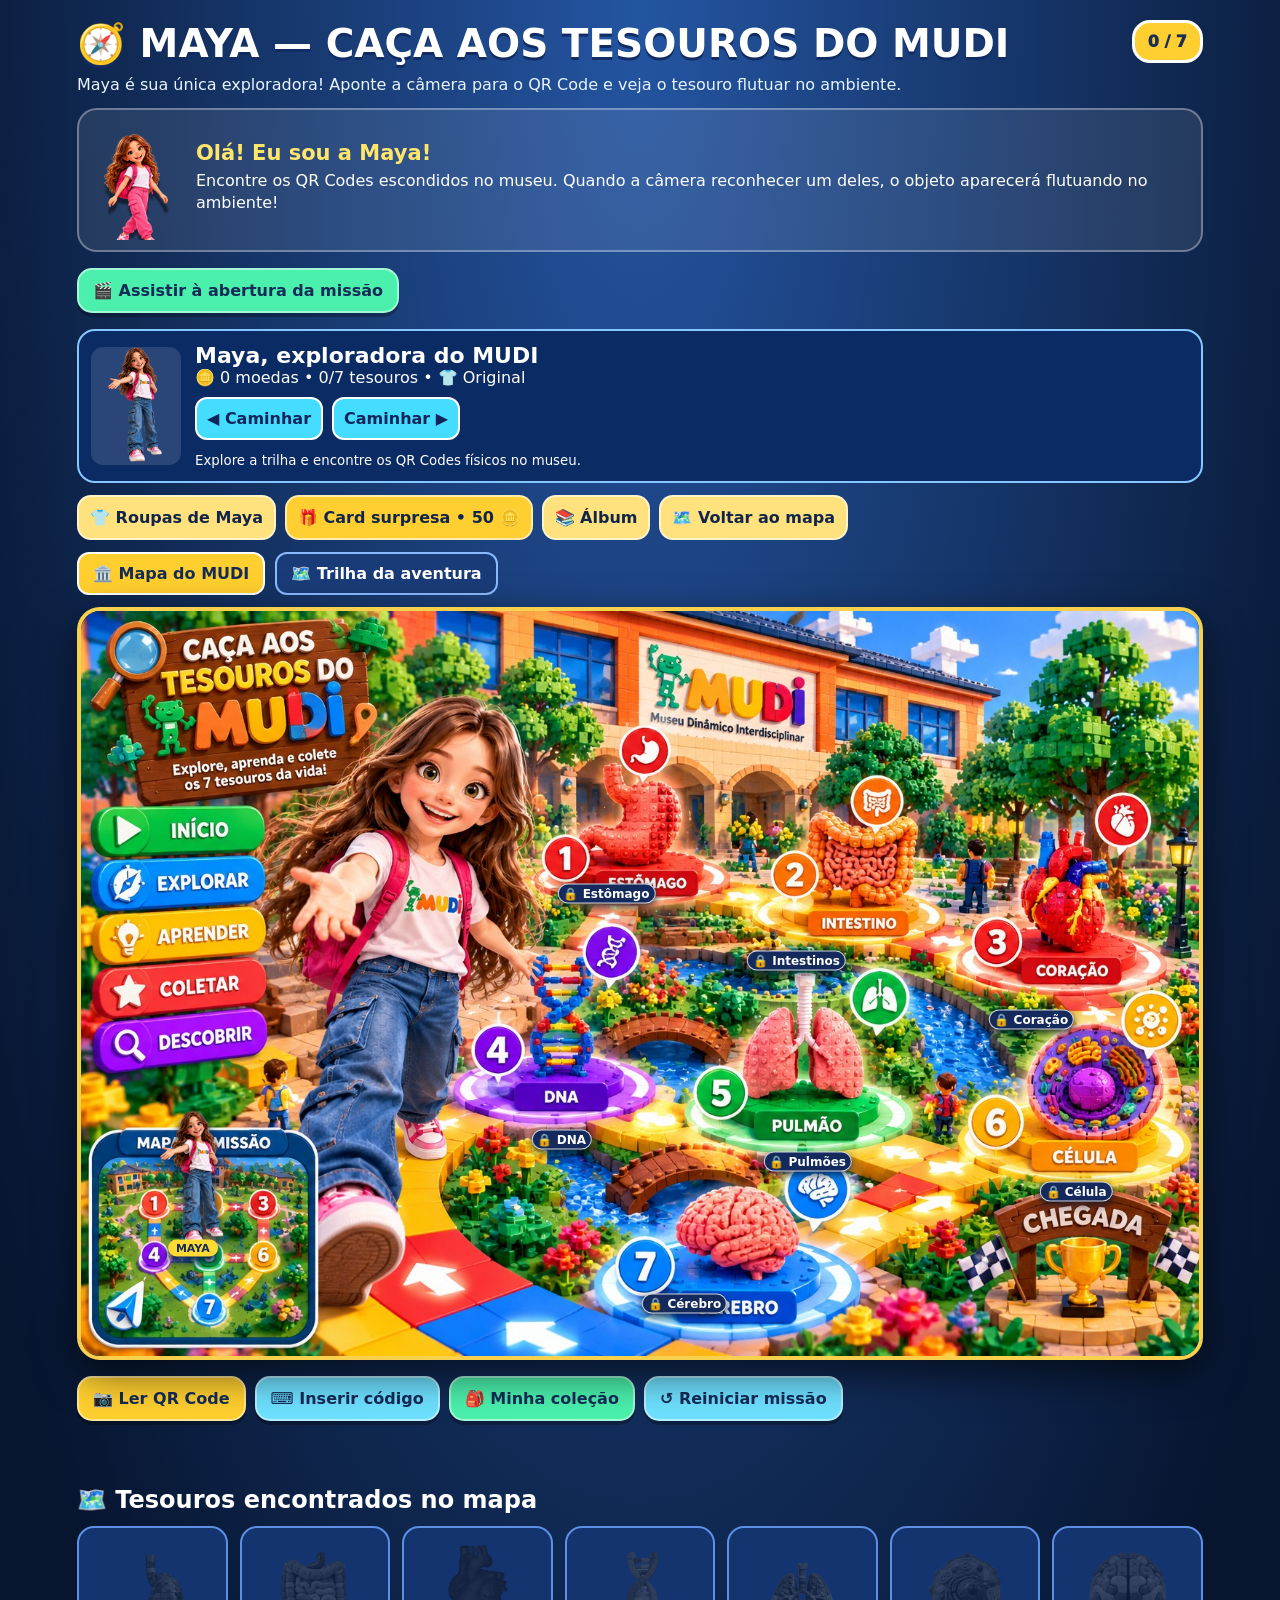
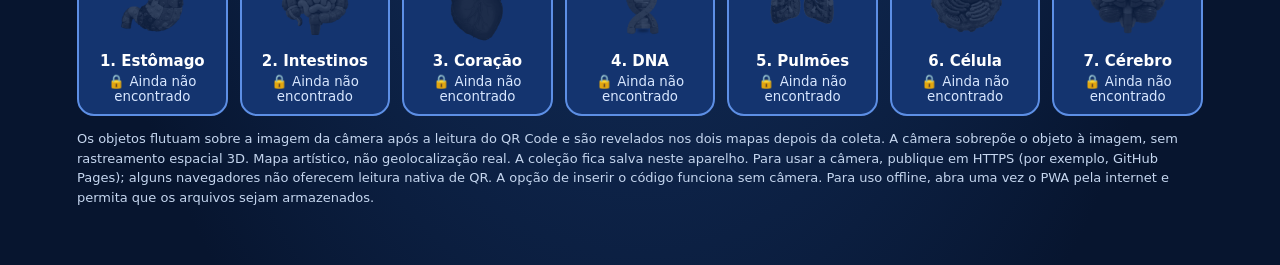
==== commit e5577857: "Add files via upload" ====
--- a/index.html
+++ b/index.html
@@ -6,9 +6,13 @@
 .pin .pin-label{background:#102b67e8;border:1.5px solid #ffffffc9;color:white;border-radius:11px;padding:2px 5px;font-size:clamp(8px,1.3vw,12px);white-space:nowrap;font-weight:900}
 .pin.found .pin-label{background:#06815b}
 .hero{isolation:isolate}.hero #pins{position:absolute;inset:0}
-.buttons{display:flex;flex-wrap:wrap;gap:9px;margin:16px 0}.btn{border:2px solid #ffffff80;border-radius:15px;background:#ffcf2f;color:#142b58;padding:11px 14px;font-weight:900;box-shadow:0 4px #0004}.blue{background:#6ee0ff}.green{background:#4af0ac}.cards{display:grid;grid-template-columns:repeat(auto-fit,minmax(140px,1fr));gap:12px}.card{background:#14346f;border:2px solid #5d8fe5;border-radius:17px;padding:10px;text-align:center;color:white;min-width:0}.card img{width:100%;height:110px;object-fit:contain;filter:drop-shadow(0 4px 6px #0006)}.card.locked img{filter:grayscale(1) brightness(.4);opacity:.5}.card strong{display:block;font-size:15px}.card small{display:block;margin-top:4px;color:#d8e7ff}.card.found{border-color:#30ef9b;background:#086451}h2{margin:24px 0 12px}.message{color:#ffe36e;font-weight:800;min-height:25px}.avatar{display:flex;gap:9px;align-items:center;flex-wrap:wrap;margin:12px 0}.avatar button{background:#1d4385;color:white;border:2px solid #8eb9ff;border-radius:12px;padding:8px 13px}.avatar button.active{background:#ffce31;color:#122955}.modal{border:0;border-radius:24px;max-width:min(95vw,550px);width:100%;max-height:92vh;overflow:auto;background:linear-gradient(#fff,#e4f1ff);color:#112953;padding:18px 20px;box-shadow:0 15px 65px #000a}.modal::backdrop{background:#020d28dc}.modal h2{margin:2px 0 8px}.view{height:min(44vh,340px);background:transparent;border-radius:18px;display:grid;place-items:center;overflow:hidden;touch-action:pan-y;user-select:none}.view img{width:100%;height:100%;object-fit:contain;pointer-events:none}.tip{font-size:13px;color:#385779;text-align:center}.question{font-weight:750;line-height:1.5}.modal input{padding:12px;border:2px solid #8caddb;border-radius:12px;width:100%;margin:9px 0}.modal video{width:100%;border-radius:14px}.close{float:right;border:0;background:#d9e7ff;border-radius:10px;padding:7px 11px;font-weight:900}.note{font-size:13px;color:#c5d6ef;line-height:1.5}#qrSection{display:none}#qrSection.open{display:block}#qrSection img{max-width:130px;background:white;border-radius:8px;padding:5px}#qrSection .qrgrid{display:grid;grid-template-columns:repeat(auto-fit,minmax(145px,1fr));gap:12px;text-align:center}#qrSection figure{margin:0;background:#ffffff1c;border-radius:15px;padding:10px}#qrSection figcaption{font-size:13px;margin-top:5px}
+.buttons{display:flex;flex-wrap:wrap;gap:9px;margin:16px 0}.btn{border:2px solid #ffffff80;border-radius:15px;background:#ffcf2f;color:#142b58;padding:11px 14px;font-weight:900;box-shadow:0 4px #0004}.blue{background:#6ee0ff}.green{background:#4af0ac}.cards{display:grid;grid-template-columns:repeat(auto-fit,minmax(140px,1fr));gap:12px}.card{background:#14346f;border:2px solid #5d8fe5;border-radius:17px;padding:10px;text-align:center;color:white;min-width:0}.card img{width:100%;height:110px;object-fit:contain;filter:drop-shadow(0 4px 6px #0006)}.card.locked img{filter:grayscale(1) brightness(.4);opacity:.5}.card strong{display:block;font-size:15px}.card small{display:block;margin-top:4px;color:#d8e7ff}.card.found{border-color:#30ef9b;background:#086451}h2{margin:24px 0 12px}.message{color:#ffe36e;font-weight:800;min-height:25px}.avatar{display:flex;gap:9px;align-items:center;flex-wrap:wrap;margin:12px 0}.avatar button{background:#1d4385;color:white;border:2px solid #8eb9ff;border-radius:12px;padding:8px 13px}.avatar button.active{background:#ffce31;color:#122955}.modal{border:0;border-radius:24px;max-width:min(95vw,550px);width:100%;max-height:92vh;overflow:auto;background:linear-gradient(#fff,#e4f1ff);color:#112953;padding:18px 20px;box-shadow:0 15px 65px #000a}.modal::backdrop{background:#020d28dc}.modal h2{margin:2px 0 8px}.view{height:min(44vh,340px);background:radial-gradient(circle,#dceeff,#a8c6f4);border-radius:18px;display:grid;place-items:center;overflow:hidden;touch-action:pan-y;user-select:none}.view img{width:100%;height:100%;object-fit:contain;pointer-events:none}.tip{font-size:13px;color:#385779;text-align:center}.question{font-weight:750;line-height:1.5}.modal input{padding:12px;border:2px solid #8caddb;border-radius:12px;width:100%;margin:9px 0}.modal video{width:100%;border-radius:14px}.close{float:right;border:0;background:#d9e7ff;border-radius:10px;padding:7px 11px;font-weight:900}.note{font-size:13px;color:#c5d6ef;line-height:1.5}#qrSection{display:none}#qrSection.open{display:block}#qrSection img{max-width:130px;background:white;border-radius:8px;padding:5px}#qrSection .qrgrid{display:grid;grid-template-columns:repeat(auto-fit,minmax(145px,1fr));gap:12px;text-align:center}#qrSection figure{margin:0;background:#ffffff1c;border-radius:15px;padding:10px}#qrSection figcaption{font-size:13px;margin-top:5px}
 .float-stage{position:relative;height:min(56vh,460px);overflow:hidden;border-radius:18px;background:#152f60;touch-action:pan-y}.float-stage video{position:absolute;inset:0;width:100%;height:100%;object-fit:cover}.float-stage .floating{position:absolute;left:50%;top:46%;transform:translate(-50%,-50%);width:70%;height:65%;object-fit:contain;filter:drop-shadow(0 20px 18px #0009) drop-shadow(0 0 16px #9dfaff);animation:levitate 2.8s ease-in-out infinite;touch-action:none}.float-stage .hint{position:absolute;bottom:10px;left:8px;right:8px;background:#10244bdc;color:white;border-radius:12px;padding:9px;text-align:center;font-weight:800;font-size:13px}@keyframes levitate{0%,100%{transform:translate(-50%,-49%) rotate(-2deg)}50%{transform:translate(-50%,-54%) rotate(2deg)}}.float-stage .floating:active{animation-play-state:paused}.scan-video{width:100%;max-height:48vh;object-fit:cover;border-radius:16px;background:#07152f}.scan-guide{padding:8px;background:#e6f2ff;border-radius:10px;color:#1a3867}.map-pin-float{animation:maplevitate 3s ease-in-out infinite}@keyframes maplevitate{50%{transform:translateY(-7px)}}
- .maya-intro{display:flex;align-items:center;gap:16px;background:#ffffff18;border:2px solid #ffffff55;border-radius:20px;padding:10px;margin:12px 0}.maya-intro img{height:120px;width:95px;object-fit:cover;object-position:top;border-radius:12px}.maya-intro strong{font-size:21px;color:#ffe66a}.maya-intro p{margin:5px 0;line-height:1.35}.float-stage .floating{width:58%;height:57%;background:transparent!important}@media(max-width:500px){.maya-intro img{height:90px;width:70px}.maya-intro strong{font-size:17px}} </style></head><body><main class="wrap"><div class="top"><h1>🧭 MAYA — CAÇA AOS TESOUROS DO MUDI</h1><div class="counter" id="counter">0 / 7</div></div><p class="subtitle">Maya é sua única exploradora! Aponte a câmera para o QR Code e veja o tesouro flutuar no ambiente.</p><div class="maya-intro"><img src="assets/maya.png" alt="Maya, a exploradora do MUDI"><div><strong>Olá! Eu sou a Maya!</strong><p>Encontre os QR Codes escondidos no museu. Quando a câmera reconhecer um deles, o objeto aparecerá flutuando no ambiente!</p></div></div><div class="buttons"><button class="btn green" onclick="openIntro()">🎬 Assistir à abertura da missão</button></div><div class="maptabs"><button id="mapMuseum" onclick="setMap(0)">🏛️ Mapa do MUDI</button><button id="mapTrail" onclick="setMap(1)">🗺️ Trilha da aventura</button></div><div class="hero"><img id="mapImage" src="assets/mapa.png" alt="Mapa ilustrado do MUDI em blocos coloridos, com as sete estações de ciência"><div id="pins"></div></div><div class="buttons"><button class="btn" onclick="scan()">📷 Ler QR Code</button><button class="btn blue" onclick="openCode()">⌨️ Inserir código</button><button class="btn green" onclick="document.getElementById('collection').scrollIntoView({behavior:'smooth'})">🎒 Minha coleção</button><button class="btn blue" onclick="resetCollection()">↺ Reiniciar missão</button></div><div id="message" class="message" role="status"></div><h2 id="collection">🗺️ Tesouros encontrados no mapa</h2><div id="cards" class="cards"></div><p class="note">Os objetos flutuam sobre a imagem da câmera após a leitura do QR Code e são revelados nos dois mapas depois da coleta. A câmera sobrepõe o objeto à imagem, sem rastreamento espacial 3D. Mapa artístico, não geolocalização real. A coleção fica salva neste aparelho. Para usar a câmera, publique em HTTPS (por exemplo, GitHub Pages); alguns navegadores não oferecem leitura nativa de QR. A opção de inserir o código funciona sem câmera. Para uso offline, abra uma vez o PWA pela internet e permita que os arquivos sejam armazenados.</p></main><dialog class="modal" id="introModal"><button class="close" onclick="closeIntro()">✕</button><h2>🎬 Bem-vindo ao MUDI!</h2><video id="introVideo" controls playsinline preload="metadata" poster="assets/video_capa.jpg"><source src="assets/abertura_mudi.mp4" type="video/mp4">Seu navegador não suporta vídeos MP4.</video><p>Explore os dois mapas, encontre os QR Codes e descubra os sete tesouros científicos!</p><button class="btn green" onclick="closeIntro()">🧭 Começar a aventura</button></dialog><dialog class="modal" id="modal"><button class="close" onclick="closeModal()">✕</button><h2 id="modalTitle">Descoberta</h2><div id="objectArea"></div><p id="detail" class="question"></p><div id="modalActions" class="buttons"></div><p id="error" role="status"></p></dialog><script>
+ .maya-intro{display:flex;align-items:center;gap:16px;background:#ffffff18;border:2px solid #ffffff55;border-radius:20px;padding:10px;margin:12px 0}.maya-intro img{height:120px;width:95px;object-fit:cover;object-position:top;border-radius:12px}.maya-intro strong{font-size:21px;color:#ffe66a}.maya-intro p{margin:5px 0;line-height:1.35}.float-stage .floating{width:58%;height:57%}@media(max-width:500px){.maya-intro img{height:90px;width:70px}.maya-intro strong{font-size:17px}} </style><style>
+#finalOverlay{position:fixed;inset:0;z-index:99999;background:linear-gradient(135deg,#09173dee,#3c1164f2);display:none;align-items:center;justify-content:center;padding:12px;overflow:auto}
+#finalOverlay.active{display:flex}#finalBox{position:relative;background:linear-gradient(155deg,#fff7d0,#fff,#e6eaff);border:5px solid #ffd53e;border-radius:25px;box-shadow:0 0 55px #ffd13d88;max-width:800px;width:100%;padding:18px;text-align:center;color:#18315d;max-height:95vh;overflow:auto}
+#finalBox h2{font-size:clamp(22px,4vw,36px);margin:4px 0;color:#a52e92}#finalBox p{margin:8px 0}#finalBox video{width:100%;max-height:55vh;object-fit:contain;background:#090d21;border-radius:14px}#finalBox button{border:0;border-radius:14px;padding:12px 16px;margin:5px;background:#ffd83d;color:#1a2351;font-weight:900;cursor:pointer}#finalBox button:first-of-type{background:#45e2ad}#finalConfetti{position:fixed;inset:0;pointer-events:none;z-index:100000;width:100%;height:100%}
+</style></head><body><main class="wrap"><div class="top"><h1>🧭 MAYA — CAÇA AOS TESOUROS DO MUDI</h1><div class="counter" id="counter">0 / 7</div></div><p class="subtitle">Maya é sua única exploradora! Aponte a câmera para o QR Code e veja o tesouro flutuar no ambiente.</p><div class="maya-intro"><img src="assets/maya.png" alt="Maya, a exploradora do MUDI"><div><strong>Olá! Eu sou a Maya!</strong><p>Encontre os QR Codes escondidos no museu. Quando a câmera reconhecer um deles, o objeto aparecerá flutuando no ambiente!</p></div></div><div class="buttons"><button class="btn green" onclick="openIntro()">🎬 Assistir à abertura da missão</button></div><div class="maptabs"><button id="mapMuseum" onclick="setMap(0)">🏛️ Mapa do MUDI</button><button id="mapTrail" onclick="setMap(1)">🗺️ Trilha da aventura</button></div><div class="hero"><img id="mapImage" src="assets/mapa.png" alt="Mapa ilustrado do MUDI em blocos coloridos, com as sete estações de ciência"><div id="pins"></div></div><div class="buttons"><button class="btn" onclick="scan()">📷 Ler QR Code</button><button class="btn blue" onclick="openCode()">⌨️ Inserir código</button><button class="btn green" onclick="document.getElementById('collection').scrollIntoView({behavior:'smooth'})">🎒 Minha coleção</button><button class="btn blue" onclick="resetCollection()">↺ Reiniciar missão</button></div><div id="message" class="message" role="status"></div><h2 id="collection">🗺️ Tesouros encontrados no mapa</h2><div id="cards" class="cards"></div><p class="note">Os objetos flutuam sobre a imagem da câmera após a leitura do QR Code e são revelados nos dois mapas depois da coleta. A câmera sobrepõe o objeto à imagem, sem rastreamento espacial 3D. Mapa artístico, não geolocalização real. A coleção fica salva neste aparelho. Para usar a câmera, publique em HTTPS (por exemplo, GitHub Pages); alguns navegadores não oferecem leitura nativa de QR. A opção de inserir o código funciona sem câmera. Para uso offline, abra uma vez o PWA pela internet e permita que os arquivos sejam armazenados.</p></main><dialog class="modal" id="introModal"><button class="close" onclick="closeIntro()">✕</button><h2>🎬 Bem-vindo ao MUDI!</h2><video id="introVideo" controls playsinline preload="metadata" poster="assets/video_capa.jpg"><source src="assets/abertura_mudi.mp4" type="video/mp4">Seu navegador não suporta vídeos MP4.</video><p>Explore os dois mapas, encontre os QR Codes e descubra os sete tesouros científicos!</p><button class="btn green" onclick="closeIntro()">🧭 Começar a aventura</button></dialog><dialog class="modal" id="modal"><button class="close" onclick="closeModal()">✕</button><h2 id="modalTitle">Descoberta</h2><div id="objectArea"></div><p id="detail" class="question"></p><div id="modalActions" class="buttons"></div><p id="error" role="status"></p></dialog><script>
 function openIntro(){const d=document.getElementById("introModal");if(!d.open)d.showModal();}function closeIntro(){const v=document.getElementById("introVideo");v.pause();document.getElementById("introModal").close();}
 
 const items=[
@@ -26,31 +30,13 @@
 function asset(i,k=0){const x=items[i];return x.folder?'assets/'+x.folder+'/'+String(k).padStart(2,'0')+'.webp':'assets/coracao.gif'}
 function render(){el('counter').textContent=found.length+' / 7';el('pins').innerHTML=items.map((x,i)=>`<button aria-label="${x.name}: ${found.includes(i+1)?'coletado':'a descobrir'}" title="${x.name}" class="pin ${found.includes(i+1)?'found':''}" style="left:${(mapMode?trailPoints[i]:x.point)[0]}%;top:${(mapMode?trailPoints[i]:x.point)[1]}%" onclick="openTreasure(${i})"><img class="pin-object map-pin-float" src="${asset(i)}" alt=""><span class="pin-label">${found.includes(i+1)?'✓ ': '🔒 '}${x.name}</span></button>`).join('');el('cards').innerHTML=items.map((x,i)=>`<button class="card ${found.includes(i+1)?'found':'locked'}" onclick="openTreasure(${i})"><img loading="lazy" src="${asset(i)}" alt="${x.name}"><strong>${i+1}. ${x.name}</strong><small>${found.includes(i+1)?'✓ Coletado — explorar':'🔒 Ainda não encontrado'}</small></button>`).join('');if(found.length===7)el('message').textContent='🏆 Missão completa! Você descobriu os sete tesouros do MUDI!'}
 function openTreasure(i,unlocked=false){stopCamera();active=i;frame=0;dragX=null;const x=items[i];el('modalTitle').textContent=(unlocked?'✨ Tesouro encontrado: ':found.includes(i+1)?'🎒 Sua coleção: ':'🔎 Estação '+(i+1)+': ')+x.name;const show=unlocked||found.includes(i+1);el('objectArea').innerHTML=show?`<div class="view" id="view"><img id="rotating" src="${asset(i)}" alt="Objeto ${x.name} em rotação"></div><p class="tip">${x.frames?'👆 Arraste o dedo sobre o objeto para girá-lo • use as setas para mudar o ângulo':'❤️ Animação do coração'}</p>`:`<div class="view"><div style="font-size:75px">🔒</div></div>`;el('detail').textContent=show?x.fact:'Encontre o QR Code desta estação para revelar o tesouro e aprender sobre ele.';el('modalActions').innerHTML=show?`${x.frames?'<button class="btn blue" onclick="turn(-1)">◀ Girar</button><button class="btn blue" onclick="turn(1)">Girar ▶</button>':''}${unlocked&&!found.includes(i+1)?'<button class="btn green" onclick="showQuiz()">⭐ Adicionar ao mapa</button>':'<button class="btn green" onclick="closeModal()">✓ Continuar explorando</button>'}`:`<button class="btn" onclick="openCode()">⌨️ Inserir código</button><button class="btn blue" onclick="scan()">📷 Ler QR</button>`;el('error').textContent='';if(!el('modal').open)el('modal').showModal();if(show&&x.frames){let v=el('view');v.addEventListener('pointerdown',e=>{dragX=e.clientX;v.setPointerCapture(e.pointerId)});v.addEventListener('pointermove',e=>{if(dragX===null)return;let delta=e.clientX-dragX;if(Math.abs(delta)>16){turn(delta>0?-1:1);dragX=e.clientX}});v.addEventListener('pointerup',()=>dragX=null);v.addEventListener('pointercancel',()=>dragX=null)}}
-function turn(dir){let x=items[active];if(!x.frames)return;frame=(frame+dir+x.frames)%x.frames;let im=el('rotating');if(im)im.src=asset(active,frame)}function collect(){let id=active+1;if(!found.includes(id)){found.push(id);found.sort((a,b)=>a-b);localStorage.setItem('mudi-tesouros-v2',JSON.stringify(found))}closeModal();render();el('message').textContent='⭐ '+items[active].name+' foi adicionado ao seu mapa!'}
-function resetCollection(){if(!confirm('Apagar os tesouros encontrados neste aparelho e começar do zero?'))return;found=[];localStorage.setItem('mudi-tesouros-v2','[]');render();el('message').textContent='Missão reiniciada: todos os tesouros estão bloqueados.'}
+function turn(dir){let x=items[active];if(!x.frames)return;frame=(frame+dir+x.frames)%x.frames;let im=el('rotating');if(im)im.src=asset(active,frame)}function collect(){let id=active+1;const wasNew=!found.includes(id);if(!found.includes(id)){found.push(id);found.sort((a,b)=>a-b);localStorage.setItem('mudi-tesouros-v2',JSON.stringify(found))}closeModal();render();el('message').textContent='⭐ '+items[active].name+' foi adicionado ao seu mapa!';maybeFinal(wasNew)}
+function resetCollection(){if(!confirm('Apagar os tesouros encontrados neste aparelho e começar do zero?'))return;found=[];finalAlreadyShown=false;localStorage.setItem('mudi-tesouros-v2','[]');render();el('message').textContent='Missão reiniciada: todos os tesouros estão bloqueados.'}
 function closeModal(){stopCamera();el('modal').close()}
 function stopCamera(){scanActive=false;if(scanTimer){clearTimeout(scanTimer);scanTimer=null}if(stream){stream.getTracks().forEach(t=>t.stop());stream=null}}
 function openCode(){stopCamera();el('modalTitle').textContent='🔎 Desbloquear tesouro';el('objectArea').innerHTML='<label for="code">Digite o código impresso na estação:</label><input id="code" placeholder="MUDI-TESOURO-01" autocomplete="off">';el('detail').textContent='O código correto libera um tesouro. Nenhuma estação começa desbloqueada.';el('modalActions').innerHTML='<button class="btn green" onclick="redeem()">✨ Descobrir</button><button class="btn blue" onclick="scan()">📷 Usar câmera</button>';el('error').textContent='';if(!el('modal').open)el('modal').showModal()}
-function redeem(raw){const s=String(raw||el('code')?.value||'').trim().toUpperCase();const m=s.match(/MUDI-TESOURO-0?([1-7])(?:\b|$)/)||s.match(/[?&]TESOURO=([1-7])(?:&|$)/);if(!m){el('error').textContent='Código não reconhecido. Confira o QR Code da estação.';return}const i=Number(m[1])-1;showFloating(i)}
-async function showFloating(i){
- scanActive=false;active=i;frame=0;scannedFromCamera=false;
- el('modalTitle').textContent='✨ '+items[i].name+' no ambiente';
- el('objectArea').innerHTML=`<div class="float-stage" id="floatStage"><video id="arVideo" autoplay muted playsinline></video><img class="floating" id="floatingObject" src="${asset(i)}" alt="${items[i].name} flutuando no ambiente"><div class="hint">👆 Gire o objeto com o dedo. O cenário é a imagem da câmera.</div></div>`;
- el('detail').textContent='Explore o objeto e depois responda ao desafio para coletá-lo.';
- el('modalActions').innerHTML='<button class="btn green" onclick="showQuiz()">⭐ Responder e coletar</button><button class="btn blue" onclick="openTreasure(active,true)">Ver sem câmera</button>';
- el('error').textContent='Abrindo câmera para projetar o objeto...';
- if(!el('modal').open)el('modal').showModal();
- const obj=el('floatingObject');let last=null;
- obj.addEventListener('pointerdown',e=>{last=e.clientX;obj.setPointerCapture(e.pointerId)});
- obj.addEventListener('pointermove',e=>{if(last===null||!items[active].frames)return;const d=e.clientX-last;if(Math.abs(d)>16){frame=(frame+(d>0?1:-1)+items[active].frames)%items[active].frames;obj.src=asset(active,frame);last=e.clientX}});
- obj.addEventListener('pointerup',()=>last=null);obj.addEventListener('pointercancel',()=>last=null);
- try{
-  if(!navigator.mediaDevices?.getUserMedia||!window.isSecureContext)throw new Error('Abra o jogo em HTTPS no navegador, não como arquivo local.');
-  if(!stream||!stream.active)stream=await navigator.mediaDevices.getUserMedia({audio:false,video:{facingMode:{ideal:'environment'},width:{ideal:1280},height:{ideal:720}}});
-  const video=el('arVideo');if(!video){stopCamera();return}
-  video.srcObject=stream;await video.play();el('error').textContent='Câmera ativa: objeto sobre o ambiente. Esta versão não fixa o objeto em um ponto real.';
- }catch(e){el('error').textContent='Não foi possível mostrar o ambiente: '+(e.name==='NotAllowedError'?'permita a câmera nas configurações do navegador.':e.message||'verifique HTTPS e a câmera.')+' O objeto continua visível, mas sem fundo ao vivo.'}
-}
+function redeem(raw){const s=String(raw||el('code')?.value||'').trim().toUpperCase();const m=s.match(/MUDI-TESOURO-0?([1-7])(?:\b|$)/)||s.match(/[?&]TESOURO=([1-7])(?:&|$)/);if(!m){el('error').textContent='Código não reconhecido. Confira o QR Code da estação.';return}const i=Number(m[1])-1;if(scannedFromCamera){showFloating(i)}else{openTreasure(i,true)}}
+function showFloating(i){scanActive=false;active=i;frame=0;scannedFromCamera=false;el('modalTitle').textContent='✨ '+items[i].name+' encontrado no ambiente!';const src=asset(i);const camera=el('cameraLive');if(camera)camera.remove();el('objectArea').innerHTML=`<div class="float-stage" id="floatStage"><video id="arVideo" autoplay muted playsinline></video><img class="floating" id="floatingObject" src="${src}" alt="${items[i].name} flutuando sobre a câmera"><div class="hint">✨ Tesouro no ambiente! Arraste para girar • Depois responda à pergunta</div></div>`;const v=el('arVideo');if(stream){v.srcObject=stream;v.play().catch(()=>{})}el('detail').textContent=items[i].fact;el('modalActions').innerHTML='<button class="btn green" onclick="showQuiz()">⭐ Coletar e colocar no mapa</button><button class="btn blue" onclick="stopCamera();openTreasure(active,true)">🔄 Ver objeto sem câmera</button>';el('error').textContent='';let last=null;const obj=el('floatingObject');obj.addEventListener('pointerdown',e=>{last=e.clientX;obj.setPointerCapture(e.pointerId)});obj.addEventListener('pointermove',e=>{if(last===null||!items[active].frames)return;let d=e.clientX-last;if(Math.abs(d)>18){frame=(frame+(d>0?1:-1)+items[active].frames)%items[active].frames;obj.src=asset(active,frame);last=e.clientX}});obj.addEventListener('pointerup',()=>last=null);obj.addEventListener('pointercancel',()=>last=null)}
 async function loadJsQR(){
  if(window.jsQR)return true;
  const sources=['./jsQR.js','https://unpkg.com/jsqr@1.4.0/dist/jsQR.js','https://cdn.jsdelivr.net/npm/jsqr@1.4.0/dist/jsQR.js','https://cdnjs.cloudflare.com/ajax/libs/jsQR/1.4.0/jsQR.min.js'];
@@ -60,7 +46,7 @@
 let detector=null;if('BarcodeDetector'in window){try{detector=new BarcodeDetector({formats:['qr_code']})}catch(e){}}
 if(!detector){el('error').textContent='Preparando leitor QR alternativo…';const loaded=await loadJsQR();if(!loaded){el('error').textContent='O navegador não possui leitor QR nativo e não conseguiu carregar o leitor alternativo. Verifique a conexão ou use Chrome atualizado.';return}el('error').textContent='Leitor pronto. Aponte para o QR Code.'}else{el('error').textContent='Leitor nativo pronto. Aponte para o QR Code.'}
 try{stream=await navigator.mediaDevices.getUserMedia({audio:false,video:{facingMode:{ideal:'environment'},width:{ideal:1280},height:{ideal:720}}});const video=el('cameraLive');if(!video){stopCamera();return}video.srcObject=stream;await video.play();scanActive=true;const canvas=document.createElement('canvas'),ctx=canvas.getContext('2d',{willReadFrequently:true});async function loop(){if(!scanActive)return;try{let value=null;if(detector){const r=await detector.detect(video);if(r.length)value=r[0].rawValue}else if(video.readyState>=2){const w=640,h=Math.max(240,Math.round(w*video.videoHeight/video.videoWidth));canvas.width=w;canvas.height=h;ctx.drawImage(video,0,0,w,h);const data=ctx.getImageData(0,0,w,h);const result=window.jsQR(data.data,w,h,{inversionAttempts:'attemptBoth'});if(result)value=result.data}if(value){if(/MUDI-TESOURO-0?[1-7]/i.test(value)||/[?&]TESOURO=[1-7]/i.test(value)){scanActive=false;scannedFromCamera=true;redeem(value);return}else{el('error').textContent='QR reconhecido, mas não pertence ao jogo MUDI.'}}}catch(e){}if(scanActive)scanTimer=setTimeout(loop,180)}loop()}catch(e){stopCamera();el('error').textContent='Não foi possível acessar a câmera. Verifique a permissão do navegador, o HTTPS e se outra aplicação está usando a câmera.'}}
-setMap(mapMode);if('serviceWorker'in navigator&&location.protocol.startsWith('http'))navigator.serviceWorker.getRegistrations().then(rs=>rs.forEach(r=>r.unregister())).catch(()=>{});
+setMap(mapMode);if('serviceWorker'in navigator&&location.protocol.startsWith('http'))navigator.serviceWorker.register('./sw.js').catch(()=>{});
 </script>
 <style>
 .gamebar{display:flex;gap:9px;flex-wrap:wrap;margin:12px 0}.gamebar button{border:2px solid #ffffff99;border-radius:14px;background:#ffe17d;color:#11254a;padding:11px;font-weight:900}.maya-hud{display:flex;align-items:center;gap:14px;background:#0b2b65;border:2px solid #85c6ff;border-radius:18px;padding:12px;margin:12px 0}.maya-hud img{height:118px;width:90px;object-fit:contain;border-radius:12px;background:#ffffff20}.reward-grid{display:grid;grid-template-columns:repeat(auto-fit,minmax(100px,1fr));gap:10px}.reward-grid button{border:2px solid #81aaff;background:#143970;border-radius:12px;color:white;padding:8px}.reward-grid button[disabled]{opacity:.48}.reward-grid img{width:100%;height:150px;object-fit:contain}.reward-grid small{display:block}.reward-dialog{border:0;border-radius:22px;max-width:750px;width:95vw;max-height:88vh;overflow:auto;background:linear-gradient(#132c61,#07142d);color:white;padding:18px}.reward-dialog::backdrop{background:#000c}.reward-dialog .close{float:right}.surprise{margin:10px auto;padding:24px;border-radius:20px;max-width:310px;background:linear-gradient(135deg,#7925da,#e849aa);text-align:center;font-size:54px;box-shadow:0 0 22px #e7a7ff}.question-choice{display:block;width:100%;padding:13px;margin:9px 0;background:#e8f2ff;border:2px solid #8cb5e8;border-radius:12px;color:#17305a;text-align:left;font-weight:800}.question-choice:hover{background:#c8f9de}.feedback{font-weight:850;min-height:28px;color:#176041}.gamebar .gold{background:#ffce31}.walk{display:flex;gap:9px;align-items:center;margin:10px 0}.walk button{border-radius:12px;background:#44dcff;color:#10265b;border:2px solid white;padding:10px;font-weight:900}.walk small{color:#dcecff}.pin:not(.found) .pin-object{visibility:hidden}.pin:not(.found) .pin-label{background:#142a5d}#qrSection{display:none!important}
@@ -97,7 +83,7 @@
 const oldOpen=openTreasure;openTreasure=function(i,unlocked=false){if(unlocked||found.includes(i+1)){oldOpen(i,unlocked);if(unlocked&&!found.includes(i+1))setTimeout(showQuiz,50);return}active=i;el('modalTitle').textContent='🔒 Estação '+(i+1)+' — descubra o QR Code';el('objectArea').innerHTML='<div class="view" style="font-size:70px">❔</div>';el('detail').textContent='Maya ainda não descobriu este tesouro. Procure o QR Code no MUDI e aponte a câmera para ele.';el('modalActions').innerHTML='<button class="btn" onclick="scan()">📷 Abrir câmera</button><button class="btn blue" onclick="openCode()">⌨️ Digitar código</button>';if(!el('modal').open)el('modal').showModal()};
 const oldFloat=showFloating;showFloating=function(i){oldFloat(i);el('detail').textContent='Mova o dedo sobre o objeto para girar. Depois, responda ao desafio para conquistá-lo.';el('modalActions').innerHTML='<button class="btn green" onclick="showQuiz()">🧠 Responder ao desafio</button><button class="btn blue" onclick="stopCamera();openTreasure(active,true)">Ver sem câmera</button>'};
 function showQuiz(){const q=quizzes[active];el('modalTitle').textContent='🧠 Desafio científico — '+items[active].name;el('detail').textContent=q.q;el('modalActions').innerHTML=q.a.map((a,i)=>'<button class="question-choice" onclick="answerQuiz('+i+')">'+String.fromCharCode(65+i)+'. '+a+'</button>').join('');el('error').textContent='Responda para conquistar o objeto e liberar a roupa.'}
-function answerQuiz(i){if(i!==quizzes[active].c){el('error').textContent='Ainda não! Tente outra resposta. Você consegue!';return}const id=active+1;if(!found.includes(id)){found.push(id);found.sort((a,b)=>a-b);coins+=100;localStorage.setItem('mudi-tesouros-v2',JSON.stringify(found))}outfit=costumeFor(active);saved();closeModal();render();el('message').textContent='🎉 Resposta correta! +100 moedas! Maya desbloqueou o traje '+costumeList[outfit][0]+'.';rewardShow('🏆 Tesouro conquistado!','<p>Você encontrou <b>'+items[active].name+'</b>! +100 🪙 e novo figurino de Maya.</p><img style="height:230px;display:block;margin:auto;max-width:90%" src="assets/roupas/'+costumeList[outfit][1]+'.webp"><div class="gamebar"><button onclick="rewards.close();buyCard()">🎁 Comprar card surpresa (50 🪙)</button><button onclick="rewards.close()">Continuar aventura</button></div>')}
+function answerQuiz(i){if(i!==quizzes[active].c){el('error').textContent='Ainda não! Tente outra resposta. Você consegue!';return}const id=active+1;const wasNew=!found.includes(id);if(!found.includes(id)){found.push(id);found.sort((a,b)=>a-b);coins+=100;localStorage.setItem('mudi-tesouros-v2',JSON.stringify(found))}outfit=costumeFor(active);saved();closeModal();render();el('message').textContent='🎉 Resposta correta! +100 moedas! Maya desbloqueou o traje '+costumeList[outfit][0]+'.';rewardShow('🏆 Tesouro conquistado!','<p>Você encontrou <b>'+items[active].name+'</b>! +100 🪙 e novo figurino de Maya.</p><img style="height:230px;display:block;margin:auto;max-width:90%" src="assets/roupas/'+costumeList[outfit][1]+'.webp"><div class="gamebar"><button onclick="rewards.close();buyCard()">🎁 Comprar card surpresa (50 🪙)</button><button onclick="rewards.close()">Continuar aventura</button></div>');maybeFinal(wasNew)}
 // Reuse previous collection only if the quiz system was already used, avoiding free rewards for old prototype progress.
 if(!localStorage.getItem('maya-integrated-v1')){found=[];localStorage.setItem('mudi-tesouros-v2','[]');localStorage.setItem('maya-integrated-v1','1')}
 resetCollection=function(){if(!confirm('Reiniciar missão, moedas, figurinos e cards neste aparelho?'))return;found=[];coins=0;ownedCards=[];outfit=0;walkPos=0;saved();localStorage.setItem('mudi-tesouros-v2','[]');render();el('message').textContent='Missão reiniciada.'};
@@ -153,4 +139,12 @@
 drawWalker();
 })();
 </script>
-</body></html>+<div id="finalOverlay" role="dialog" aria-modal="true" aria-labelledby="finalTitle"><div id="finalBox"><h2 id="finalTitle">🏆 PARABÉNS, EXPLORADORA!</h2><p>Você e Maya encontraram os 7 tesouros do MUDI! 🎊</p><video id="finalVideo" controls playsinline preload="metadata"><source src="assets/final_7_tesouros.mp4" type="video/mp4"></video><div><button onclick="replayFinal()">▶️ Rever vídeo e comemorar</button><button onclick="document.getElementById('finalVideo').requestFullscreen?.()">⛶ Tela cheia</button><button onclick="closeFinal()">🗺️ Voltar ao mapa</button></div></div></div><canvas id="finalConfetti"></canvas><script>
+let finalAlreadyShown=false, confettiAnimation=0, confettiPieces=[];
+function playCongratulations(){try{const AC=window.AudioContext||window.webkitAudioContext;if(!AC)return;const a=new AC();a.resume();const notes=[523.25,523.25,587.33,523.25,698.46,659.25,523.25,523.25,587.33,523.25,783.99,698.46,523.25,523.25,1046.5,880,698.46,659.25,587.33,932.33,932.33,880,698.46,783.99,698.46];const dur=[.22,.22,.43,.43,.43,.75,.22,.22,.43,.43,.43,.75,.22,.22,.43,.43,.43,.43,.85,.22,.22,.43,.43,.43,.85];let t=a.currentTime+.05;notes.forEach((n,i)=>{const osc=a.createOscillator(),gain=a.createGain();osc.type='sine';osc.frequency.value=n;osc.connect(gain);gain.connect(a.destination);gain.gain.setValueAtTime(.0001,t);gain.gain.exponentialRampToValueAtTime(.10,t+.025);gain.gain.exponentialRampToValueAtTime(.0001,t+dur[i]*.85);osc.start(t);osc.stop(t+dur[i]);t+=dur[i]});setTimeout(()=>a.close().catch(()=>{}),Math.ceil((t-a.currentTime+1)*1000))}catch(e){}}
+function burstConfetti(){const c=document.getElementById('finalConfetti'),ctx=c.getContext('2d');cancelAnimationFrame(confettiAnimation);c.width=innerWidth*devicePixelRatio;c.height=innerHeight*devicePixelRatio;ctx.setTransform(devicePixelRatio,0,0,devicePixelRatio,0,0);const colors=['#ffce22','#ff4787','#36e8a5','#31b6ff','#b675ff','#ff7632'];confettiPieces=Array.from({length:180},()=>({x:Math.random()*innerWidth,y:-Math.random()*innerHeight,v:1.5+Math.random()*4,dx:Math.random()*3-1.5,r:3+Math.random()*5,spin:Math.random()*6.28,color:colors[Math.floor(Math.random()*colors.length)]}));let start=performance.now();function frame(now){ctx.clearRect(0,0,innerWidth,innerHeight);confettiPieces.forEach(p=>{p.y+=p.v;p.x+=p.dx+Math.sin(p.y/35+p.spin)*.7;if(p.y>innerHeight+10)p.y=-10;ctx.fillStyle=p.color;ctx.save();ctx.translate(p.x,p.y);ctx.rotate(p.y/40+p.spin);ctx.fillRect(-p.r/2,-p.r/2,p.r,p.r*1.5);ctx.restore()});if(now-start<11000)confettiAnimation=requestAnimationFrame(frame);else ctx.clearRect(0,0,innerWidth,innerHeight)}confettiAnimation=requestAnimationFrame(frame)}
+function showFinal(){if(finalAlreadyShown)return;finalAlreadyShown=true;try{if(typeof rewards!=='undefined'&&rewards?.open)rewards.close()}catch(e){}document.getElementById('finalOverlay').classList.add('active');burstConfetti();playCongratulations();const v=document.getElementById('finalVideo');v.currentTime=0;v.play().catch(()=>{ /* A reprodução permanece disponível no botão. */ })}
+function replayFinal(){burstConfetti();playCongratulations();const v=document.getElementById('finalVideo');v.currentTime=0;v.play().catch(()=>{})}
+function closeFinal(){const v=document.getElementById('finalVideo');v.pause();document.getElementById('finalOverlay').classList.remove('active');cancelAnimationFrame(confettiAnimation);const c=document.getElementById('finalConfetti');c.getContext('2d').clearRect(0,0,c.width,c.height)}
+function maybeFinal(wasNew){if(wasNew&&found.length===7){setTimeout(showFinal,180)}}
+</script></body></html>
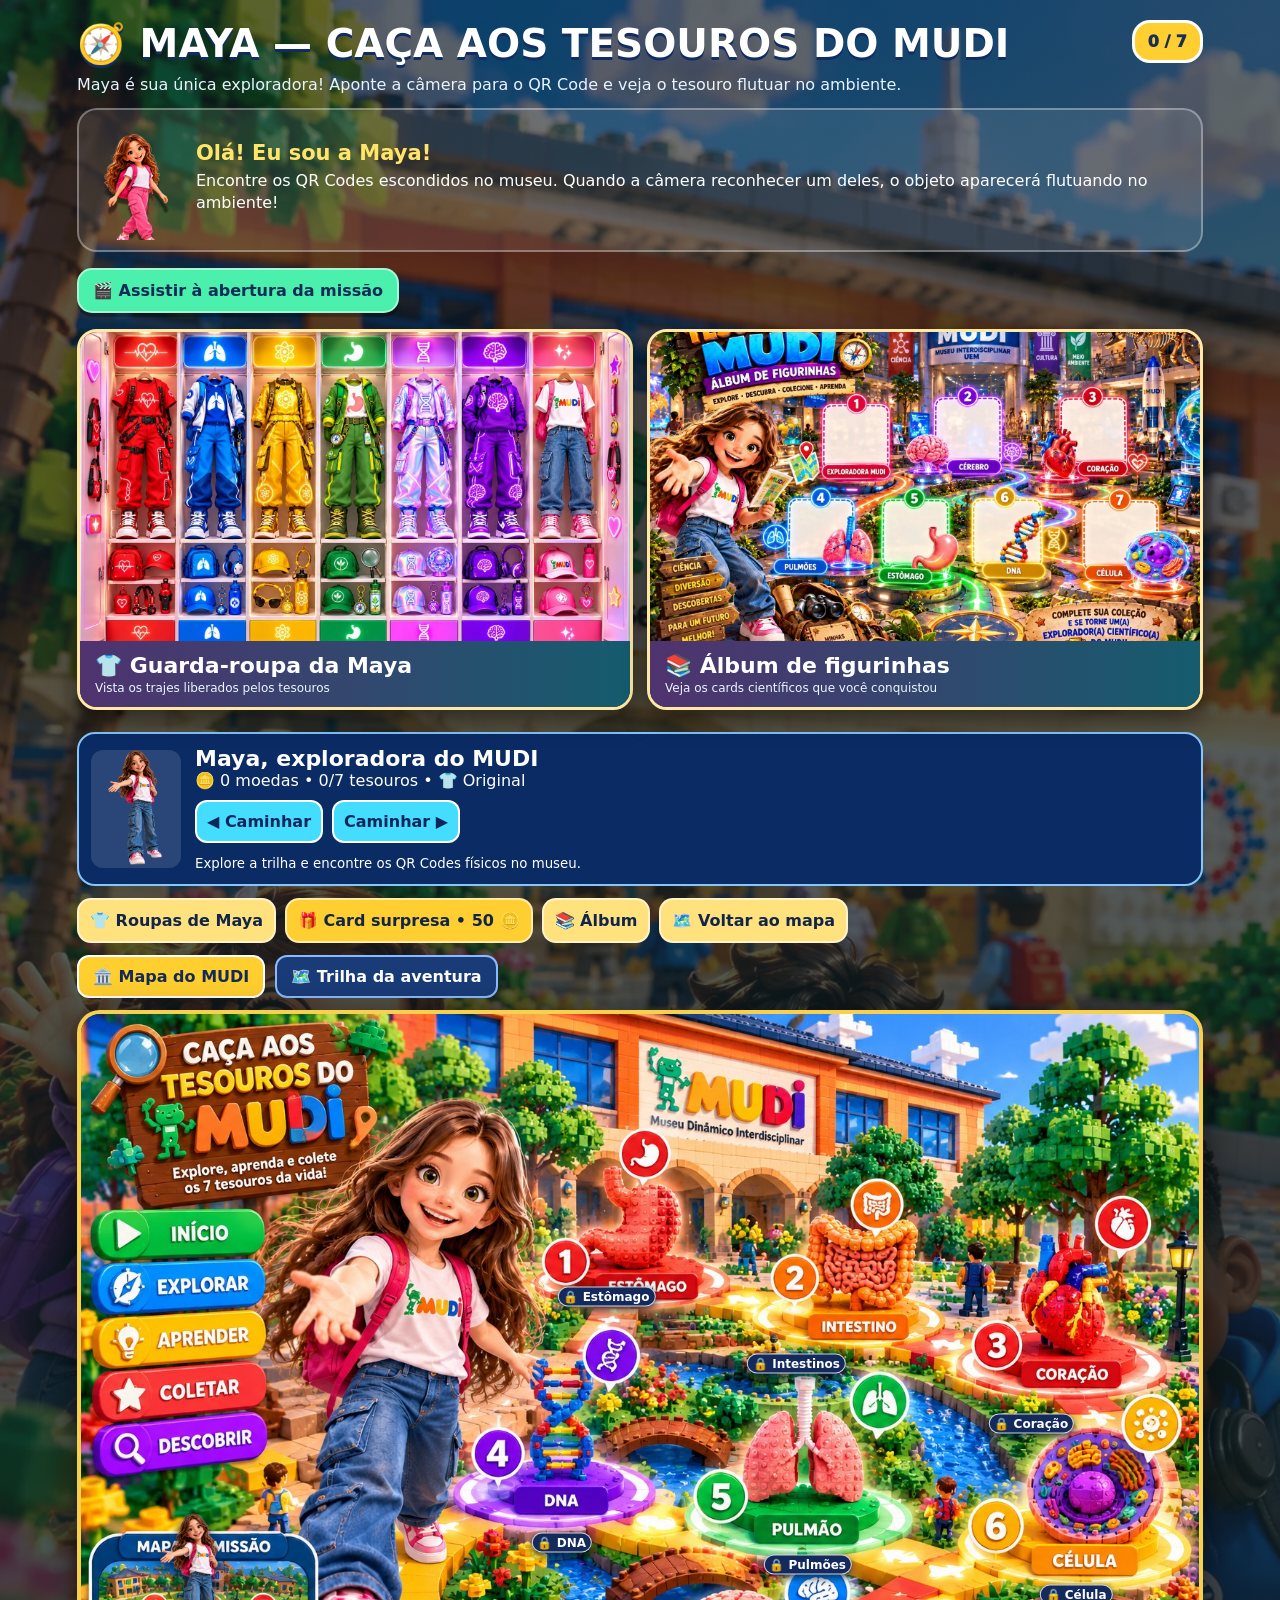
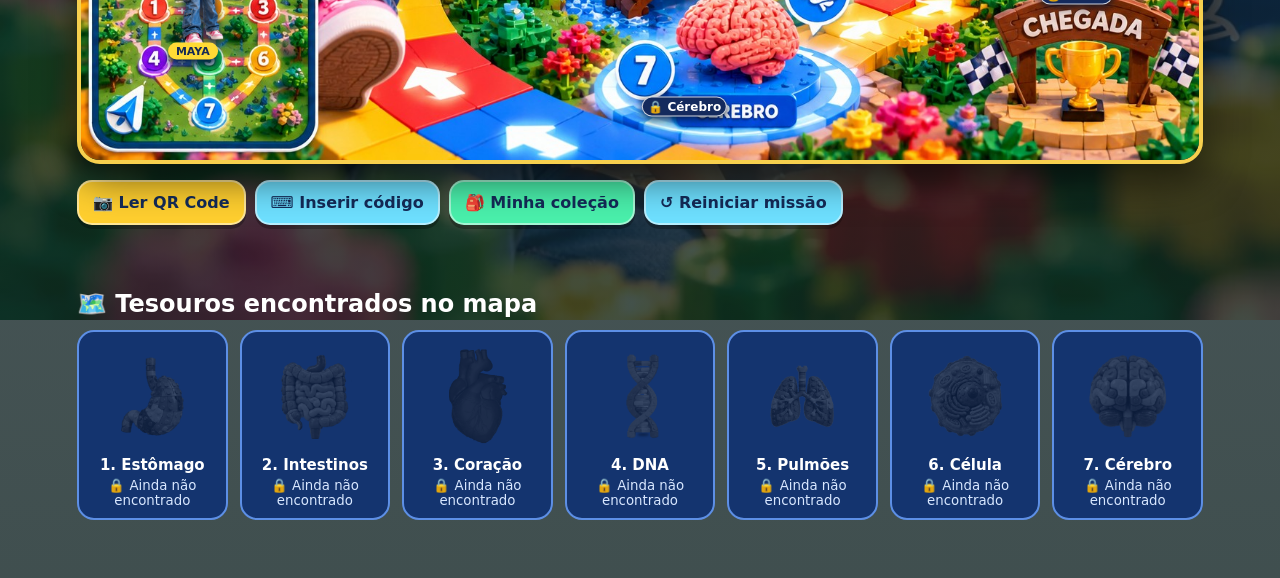
==== commit d1c3a2cd: "Add files via upload" ====
--- a/index.html
+++ b/index.html
@@ -1,5 +1,5 @@
 <!doctype html><html lang="pt-BR"><head><meta charset="utf-8"><meta name="viewport" content="width=device-width,initial-scale=1,viewport-fit=cover"><meta name="theme-color" content="#123879"><link rel="manifest" href="manifest.webmanifest"><title>Caça aos Tesouros do MUDI</title><style>
-*{box-sizing:border-box}body{margin:0;background:radial-gradient(ellipse at top,#2455a2,#07152f 85%);color:white;font:500 16px system-ui,Arial}button,input{font:inherit}button{cursor:pointer}button:focus-visible{outline:3px solid #ffde56;outline-offset:2px}.wrap{max-width:1150px;margin:auto;padding:12px 12px 45px}.top{display:flex;justify-content:space-between;gap:12px;align-items:center}h1{font-size:clamp(23px,4vw,39px);line-height:1.05;margin:12px 0 6px;text-shadow:0 3px #102c63}.subtitle{margin:4px 0 14px;color:#e7f4ff}.counter{background:#ffce31;color:#192e55;border:3px solid white;border-radius:18px;padding:9px 13px;font-weight:1000;white-space:nowrap}.hero{position:relative;border:4px solid #f7d04e;border-radius:23px;overflow:hidden;box-shadow:0 14px 40px #0009}.hero img{display:block;width:100%}.maptabs{display:flex;gap:10px;flex-wrap:wrap;margin:12px 0}.maptabs button{background:#193b77;color:white;border:2px solid #8ab9ff;border-radius:12px;padding:10px 14px;font-weight:800}.maptabs button.active{background:#ffcf2f;color:#142b58;border-color:white}.pin{position:absolute;transform:translate(-50%,-50%);width:clamp(29px,5vw,56px);height:clamp(29px,5vw,56px);border:3px solid white;border-radius:50%;background:#183887;color:white;font-weight:1000;box-shadow:0 3px 12px #000b;font-size:clamp(15px,2.4vw,23px)} .pin.found{background:transparent}
+*{box-sizing:border-box}body{margin:0;background:linear-gradient(180deg,#101d25aa,#102323cc),url("assets/fachada_fundo.webp") center top / cover fixed no-repeat;color:white;font:500 16px system-ui,Arial}button,input{font:inherit}button{cursor:pointer}button:focus-visible{outline:3px solid #ffde56;outline-offset:2px}.wrap{max-width:1150px;margin:auto;padding:12px 12px 45px}.top{display:flex;justify-content:space-between;gap:12px;align-items:center}h1{font-size:clamp(23px,4vw,39px);line-height:1.05;margin:12px 0 6px;text-shadow:0 3px #102c63}.subtitle{margin:4px 0 14px;color:#e7f4ff}.counter{background:#ffce31;color:#192e55;border:3px solid white;border-radius:18px;padding:9px 13px;font-weight:1000;white-space:nowrap}.hero{position:relative;border:4px solid #f7d04e;border-radius:23px;overflow:hidden;box-shadow:0 14px 40px #0009}.hero img{display:block;width:100%}.maptabs{display:flex;gap:10px;flex-wrap:wrap;margin:12px 0}.maptabs button{background:#193b77;color:white;border:2px solid #8ab9ff;border-radius:12px;padding:10px 14px;font-weight:800}.maptabs button.active{background:#ffcf2f;color:#142b58;border-color:white}.pin{position:absolute;transform:translate(-50%,-50%);width:clamp(29px,5vw,56px);height:clamp(29px,5vw,56px);border:3px solid white;border-radius:50%;background:#183887;color:white;font-weight:1000;box-shadow:0 3px 12px #000b;font-size:clamp(15px,2.4vw,23px)} .pin.found{background:transparent}
 .pin{width:clamp(44px,8vw,105px);height:clamp(50px,9vw,115px);background:transparent!important;border:0;border-radius:12px;box-shadow:none;display:flex;flex-direction:column;align-items:center;justify-content:center;gap:0;filter:drop-shadow(0 3px 4px #06142bd9);padding:0}
 .pin .pin-object{width:100%;height:76%;object-fit:contain;filter:grayscale(1) brightness(.23) drop-shadow(0 0 2px white);opacity:.87}
 .pin.found .pin-object{filter:drop-shadow(0 0 7px #f9ef75);opacity:1}
@@ -12,7 +12,20 @@
 #finalOverlay{position:fixed;inset:0;z-index:99999;background:linear-gradient(135deg,#09173dee,#3c1164f2);display:none;align-items:center;justify-content:center;padding:12px;overflow:auto}
 #finalOverlay.active{display:flex}#finalBox{position:relative;background:linear-gradient(155deg,#fff7d0,#fff,#e6eaff);border:5px solid #ffd53e;border-radius:25px;box-shadow:0 0 55px #ffd13d88;max-width:800px;width:100%;padding:18px;text-align:center;color:#18315d;max-height:95vh;overflow:auto}
 #finalBox h2{font-size:clamp(22px,4vw,36px);margin:4px 0;color:#a52e92}#finalBox p{margin:8px 0}#finalBox video{width:100%;max-height:55vh;object-fit:contain;background:#090d21;border-radius:14px}#finalBox button{border:0;border-radius:14px;padding:12px 16px;margin:5px;background:#ffd83d;color:#1a2351;font-weight:900;cursor:pointer}#finalBox button:first-of-type{background:#45e2ad}#finalConfetti{position:fixed;inset:0;pointer-events:none;z-index:100000;width:100%;height:100%}
-</style></head><body><main class="wrap"><div class="top"><h1>🧭 MAYA — CAÇA AOS TESOUROS DO MUDI</h1><div class="counter" id="counter">0 / 7</div></div><p class="subtitle">Maya é sua única exploradora! Aponte a câmera para o QR Code e veja o tesouro flutuar no ambiente.</p><div class="maya-intro"><img src="assets/maya.png" alt="Maya, a exploradora do MUDI"><div><strong>Olá! Eu sou a Maya!</strong><p>Encontre os QR Codes escondidos no museu. Quando a câmera reconhecer um deles, o objeto aparecerá flutuando no ambiente!</p></div></div><div class="buttons"><button class="btn green" onclick="openIntro()">🎬 Assistir à abertura da missão</button></div><div class="maptabs"><button id="mapMuseum" onclick="setMap(0)">🏛️ Mapa do MUDI</button><button id="mapTrail" onclick="setMap(1)">🗺️ Trilha da aventura</button></div><div class="hero"><img id="mapImage" src="assets/mapa.png" alt="Mapa ilustrado do MUDI em blocos coloridos, com as sete estações de ciência"><div id="pins"></div></div><div class="buttons"><button class="btn" onclick="scan()">📷 Ler QR Code</button><button class="btn blue" onclick="openCode()">⌨️ Inserir código</button><button class="btn green" onclick="document.getElementById('collection').scrollIntoView({behavior:'smooth'})">🎒 Minha coleção</button><button class="btn blue" onclick="resetCollection()">↺ Reiniciar missão</button></div><div id="message" class="message" role="status"></div><h2 id="collection">🗺️ Tesouros encontrados no mapa</h2><div id="cards" class="cards"></div><p class="note">Os objetos flutuam sobre a imagem da câmera após a leitura do QR Code e são revelados nos dois mapas depois da coleta. A câmera sobrepõe o objeto à imagem, sem rastreamento espacial 3D. Mapa artístico, não geolocalização real. A coleção fica salva neste aparelho. Para usar a câmera, publique em HTTPS (por exemplo, GitHub Pages); alguns navegadores não oferecem leitura nativa de QR. A opção de inserir o código funciona sem câmera. Para uso offline, abra uma vez o PWA pela internet e permita que os arquivos sejam armazenados.</p></main><dialog class="modal" id="introModal"><button class="close" onclick="closeIntro()">✕</button><h2>🎬 Bem-vindo ao MUDI!</h2><video id="introVideo" controls playsinline preload="metadata" poster="assets/video_capa.jpg"><source src="assets/abertura_mudi.mp4" type="video/mp4">Seu navegador não suporta vídeos MP4.</video><p>Explore os dois mapas, encontre os QR Codes e descubra os sete tesouros científicos!</p><button class="btn green" onclick="closeIntro()">🧭 Começar a aventura</button></dialog><dialog class="modal" id="modal"><button class="close" onclick="closeModal()">✕</button><h2 id="modalTitle">Descoberta</h2><div id="objectArea"></div><p id="detail" class="question"></p><div id="modalActions" class="buttons"></div><p id="error" role="status"></p></dialog><script>
+</style><style>
+.visual-hub{display:grid;grid-template-columns:repeat(2,minmax(0,1fr));gap:14px;margin:16px 0 22px}
+.visual-tile{border:3px solid #ffe8a5;background:#172b3a;border-radius:20px;overflow:hidden;color:white;box-shadow:0 8px 26px #0008;cursor:pointer;padding:0;text-align:left}
+.visual-tile img{width:100%;aspect-ratio:16/9;object-fit:cover;display:block}
+.visual-tile span{display:block;padding:12px 15px;font-weight:900;font-size:clamp(15px,2.4vw,22px);background:linear-gradient(90deg,#50336f,#155c6e)}
+.visual-tile small{display:block;font-size:12px;font-weight:500;color:#eaf8ff;margin-top:3px}
+.reward-dialog{background:#fff!important;color:#182c50!important}
+.reward-dialog::backdrop{background:#001525db}
+.reward-dialog .scene-header{width:100%;border-radius:14px;max-height:240px;object-fit:cover;margin:6px 0 12px}
+@media(max-width:600px){.visual-hub{grid-template-columns:1fr}.visual-tile img{aspect-ratio:2/1}}
+</style></head><body><main class="wrap"><div class="top"><h1>🧭 MAYA — CAÇA AOS TESOUROS DO MUDI</h1><div class="counter" id="counter">0 / 7</div></div><p class="subtitle">Maya é sua única exploradora! Aponte a câmera para o QR Code e veja o tesouro flutuar no ambiente.</p><div class="maya-intro"><img src="assets/maya.png" alt="Maya, a exploradora do MUDI"><div><strong>Olá! Eu sou a Maya!</strong><p>Encontre os QR Codes escondidos no museu. Quando a câmera reconhecer um deles, o objeto aparecerá flutuando no ambiente!</p></div></div><div class="buttons"><button class="btn green" onclick="openIntro()">🎬 Assistir à abertura da missão</button></div><section class="visual-hub" aria-label="Álbum e guarda-roupa da Maya">
+<button class="visual-tile" onclick="openWardrobe()"><img src="assets/guarda_roupa_cenario.webp" alt="Guarda-roupa colorido com os sete figurinos da Maya"><span>👕 Guarda-roupa da Maya<small>Vista os trajes liberados pelos tesouros</small></span></button>
+<button class="visual-tile" onclick="openAlbum()"><img src="assets/album_cenario.webp" alt="Álbum de figurinhas com sete espaços para a coleção"><span>📚 Álbum de figurinhas<small>Veja os cards científicos que você conquistou</small></span></button>
+</section><div class="maptabs"><button id="mapMuseum" onclick="setMap(0)">🏛️ Mapa do MUDI</button><button id="mapTrail" onclick="setMap(1)">🗺️ Trilha da aventura</button></div><div class="hero"><img id="mapImage" src="assets/mapa.png" alt="Mapa ilustrado do MUDI em blocos coloridos, com as sete estações de ciência"><div id="pins"></div></div><div class="buttons"><button class="btn" onclick="scan()">📷 Ler QR Code</button><button class="btn blue" onclick="openCode()">⌨️ Inserir código</button><button class="btn green" onclick="document.getElementById('collection').scrollIntoView({behavior:'smooth'})">🎒 Minha coleção</button><button class="btn blue" onclick="resetCollection()">↺ Reiniciar missão</button></div><div id="message" class="message" role="status"></div><h2 id="collection">🗺️ Tesouros encontrados no mapa</h2><div id="cards" class="cards"></div><p class="note"></p></main><dialog class="modal" id="introModal"><button class="close" onclick="closeIntro()">✕</button><h2>🎬 Bem-vindo ao MUDI!</h2><video id="introVideo" controls playsinline preload="metadata" poster="assets/video_capa.jpg"><source src="assets/abertura_mudi.mp4" type="video/mp4">Seu navegador não suporta vídeos MP4.</video><p>Explore os dois mapas, encontre os QR Codes e descubra os sete tesouros científicos!</p><button class="btn green" onclick="closeIntro()">🧭 Começar a aventura</button></dialog><dialog class="modal" id="modal"><button class="close" onclick="closeModal()">✕</button><h2 id="modalTitle">Descoberta</h2><div id="objectArea"></div><p id="detail" class="question"></p><div id="modalActions" class="buttons"></div><p id="error" role="status"></p></dialog><script>
 function openIntro(){const d=document.getElementById("introModal");if(!d.open)d.showModal();}function closeIntro(){const v=document.getElementById("introVideo");v.pause();document.getElementById("introModal").close();}
 
 const items=[
@@ -73,9 +86,9 @@
 function costumeFor(i){return [5,1,3,6,4,7,2][i]}
 function refreshHud(){document.getElementById('mayaPortrait').src='assets/roupas/'+costumeList[outfit][1]+'.webp';document.getElementById('mayaStatus').textContent='🪙 '+coins+' moedas • '+found.length+'/7 tesouros • 👕 '+costumeList[outfit][0];}
 function moveMaya(dir){walkPos=Math.min(7,Math.max(0,walkPos+dir));saved();const next=walkPos===0?'Entrada do MUDI':walkPos===7?'Chegada da missão':'Estação '+walkPos+' — '+items[walkPos-1].name;el('message').textContent='🚶 Maya chegou a: '+next+'. Procure o QR Code físico para revelar o tesouro.';refreshHud();}
-function openWardrobe(){rewardShow('👕 Guarda-roupa de Maya','<p>As roupas são desbloqueadas ao acertar cada desafio.</p><div class="reward-grid">'+costumeList.map((x,i)=>{const ok=i===0||found.some(id=>costumeFor(id-1)===i);return '<button '+(ok?'':'disabled')+' onclick="wear('+i+')"><img src="assets/roupas/'+x[1]+'.webp"><small>'+(ok?'✓ ':'🔒 ')+x[0]+'</small></button>'}).join('')+'</div>')}
+function openWardrobe(){rewardShow('👕 Guarda-roupa de Maya','<img class="scene-header" src="assets/guarda_roupa_cenario.webp" alt="Guarda-roupa"><p>As roupas são desbloqueadas ao acertar cada desafio.</p><div class="reward-grid">'+costumeList.map((x,i)=>{const ok=i===0||found.some(id=>costumeFor(id-1)===i);return '<button '+(ok?'':'disabled')+' onclick="wear('+i+')"><img src="assets/roupas/'+x[1]+'.webp"><small>'+(ok?'✓ ':'🔒 ')+x[0]+'</small></button>'}).join('')+'</div>')}
 function wear(i){outfit=i;saved();refreshHud();document.getElementById('rewardDialog').close();el('message').textContent='✨ Maya vestiu: '+costumeList[i][0]}
-function openAlbum(){rewardShow('📚 Álbum de cards científicos','<p>Cards: '+ownedCards.length+' • moedas: '+coins+'</p><div class="reward-grid">'+cardList.map((x,i)=>'<button onclick="'+(ownedCards.includes(i)?'showCard('+i+')':'void(0)')+'"><img style="'+(ownedCards.includes(i)?'':'filter:brightness(.12) grayscale(1)')+'" src="assets/premios/'+x[1]+'.webp"><small>'+(ownedCards.includes(i)?x[0]:'🔒 Card surpresa')+'</small></button>').join('')+'</div>')}
+function openAlbum(){rewardShow('📚 Álbum de cards científicos','<img class="scene-header" src="assets/album_cenario.webp" alt="Álbum de figurinhas"><p>Cards: '+ownedCards.length+' • moedas: '+coins+'</p><div class="reward-grid">'+cardList.map((x,i)=>'<button onclick="'+(ownedCards.includes(i)?'showCard('+i+')':'void(0)')+'"><img style="'+(ownedCards.includes(i)?'':'filter:brightness(.12) grayscale(1)')+'" src="assets/premios/'+x[1]+'.webp"><small>'+(ownedCards.includes(i)?x[0]:'🔒 Card surpresa')+'</small></button>').join('')+'</div>')}
 function showCard(i){rewardShow('🌟 '+cardList[i][0],'<img style="display:block;max-height:65vh;max-width:100%;margin:auto" src="assets/premios/'+cardList[i][1]+'.webp"><button class="btn" onclick="openAlbum()">Voltar ao álbum</button>')}
 function buyCard(){if(coins<50){rewardShow('🪙 Moedas insuficientes','<p>Você precisa de 50 moedas para comprar um card surpresa. Acertar uma pergunta rende 100 moedas.</p>');return}coins-=50;const missing=cardList.map((_,i)=>i).filter(i=>!ownedCards.includes(i));if(!missing.length){coins+=50;saved();rewardShow('🏆 Álbum completo!','Você já conquistou todos os sete cards!');return}const picked=missing[Math.floor(Math.random()*missing.length)];ownedCards.push(picked);saved();refreshHud();rewardShow('🎁 Card surpresa adquirido!','<div class="surprise">🎁 ✨</div><p style="text-align:center">O envelope está fechado. Toque para descobrir!</p><button class="btn green" style="display:block;margin:auto" onclick="showCard('+picked+')">✨ Revelar card</button>')}
 const oldRender=render;render=function(){oldRender();refreshHud();};
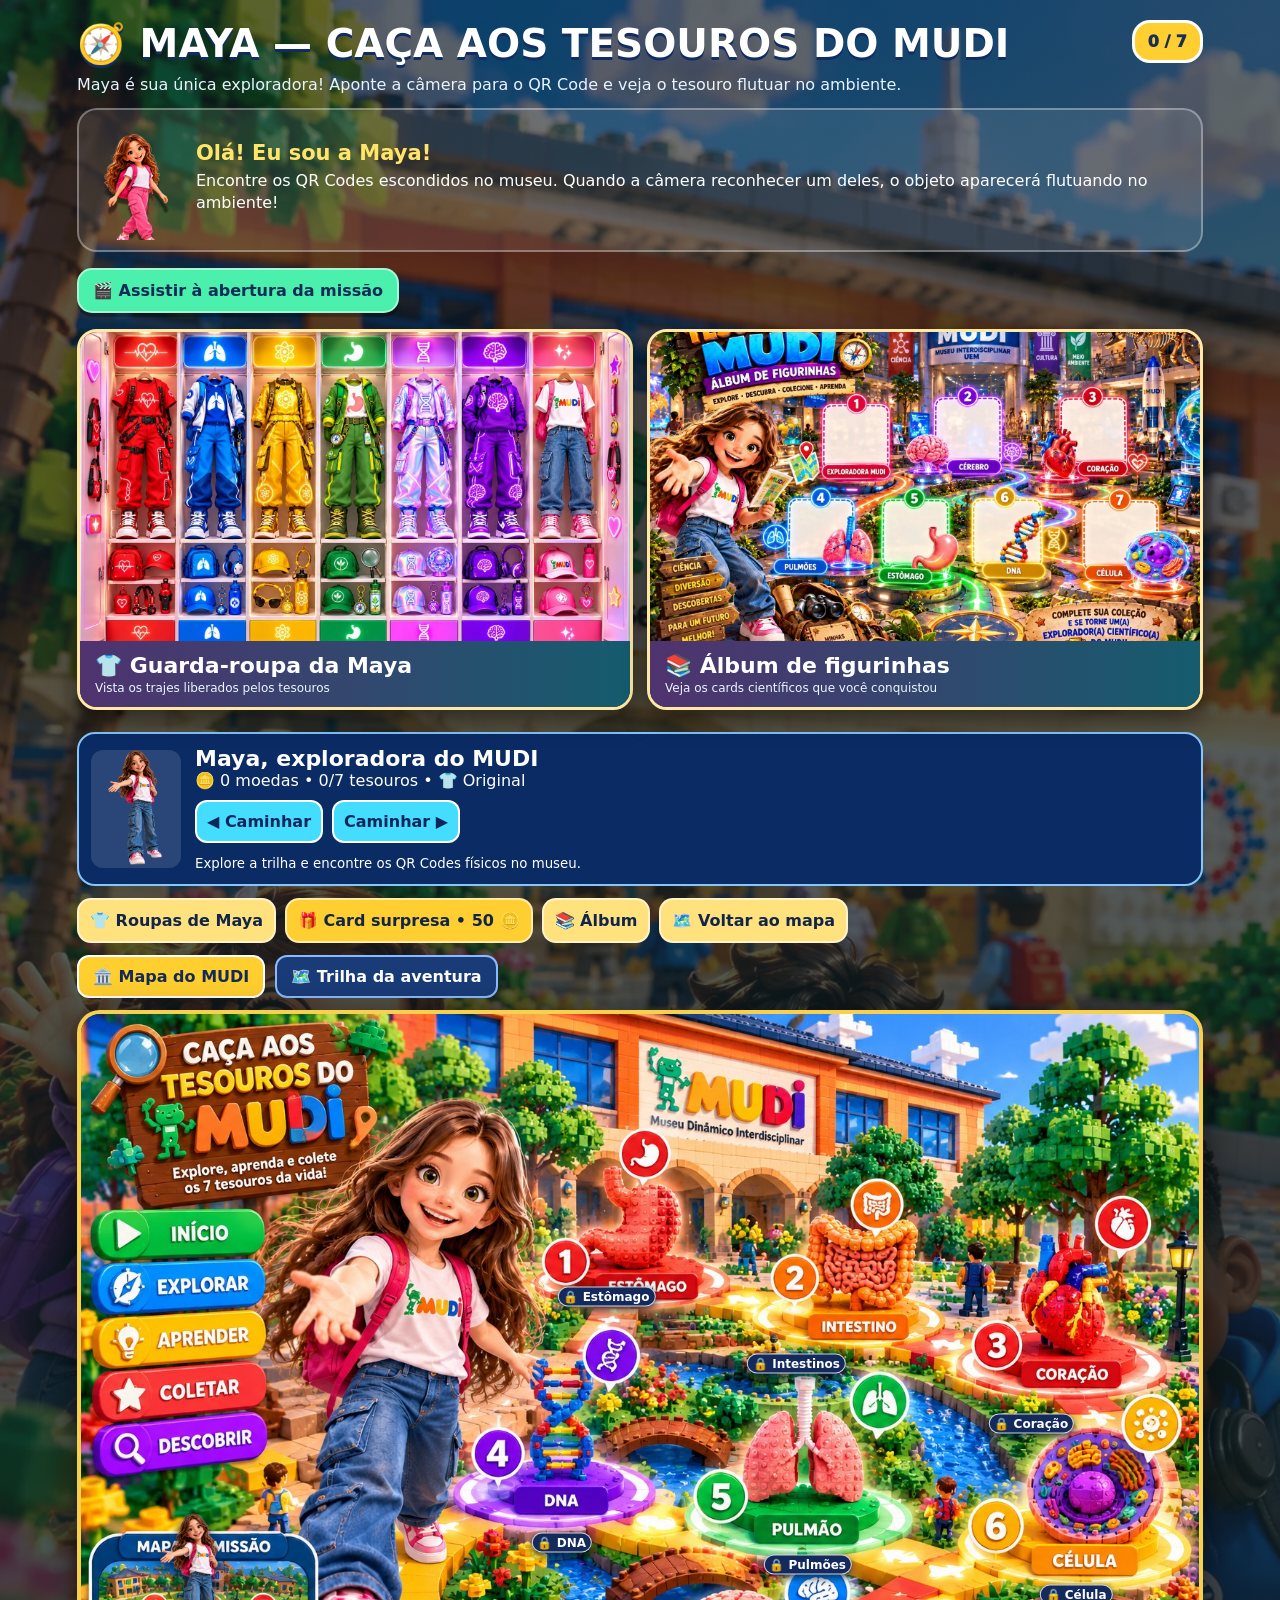
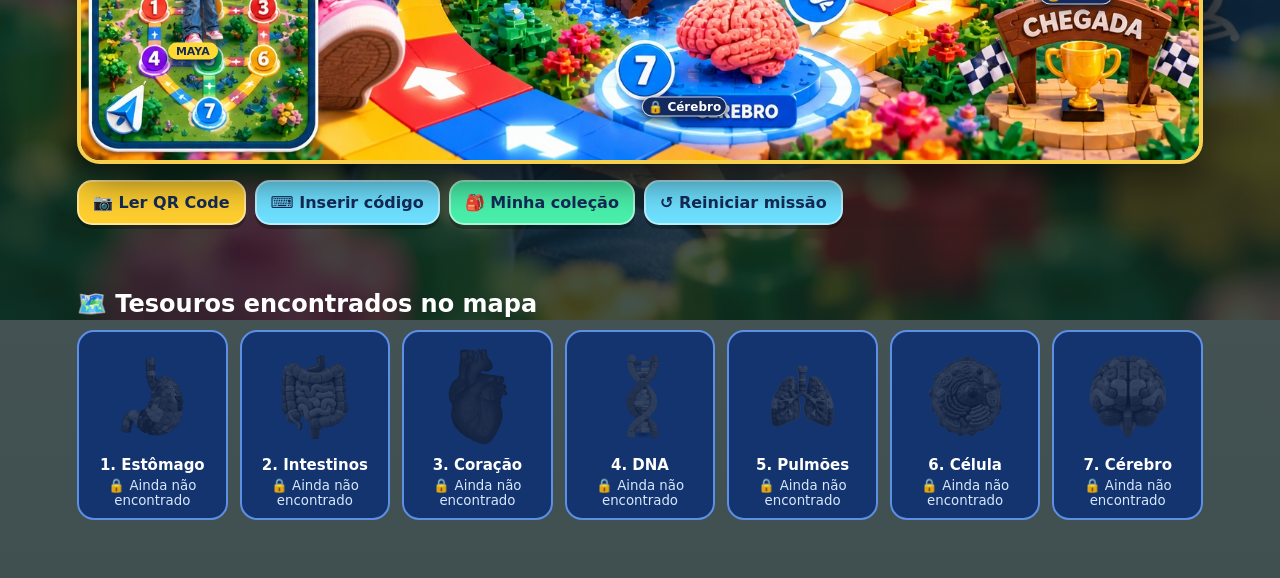
==== commit f44b718d: "Add files via upload" ====
--- a/index.html
+++ b/index.html
@@ -8,7 +8,8 @@
 .hero{isolation:isolate}.hero #pins{position:absolute;inset:0}
 .buttons{display:flex;flex-wrap:wrap;gap:9px;margin:16px 0}.btn{border:2px solid #ffffff80;border-radius:15px;background:#ffcf2f;color:#142b58;padding:11px 14px;font-weight:900;box-shadow:0 4px #0004}.blue{background:#6ee0ff}.green{background:#4af0ac}.cards{display:grid;grid-template-columns:repeat(auto-fit,minmax(140px,1fr));gap:12px}.card{background:#14346f;border:2px solid #5d8fe5;border-radius:17px;padding:10px;text-align:center;color:white;min-width:0}.card img{width:100%;height:110px;object-fit:contain;filter:drop-shadow(0 4px 6px #0006)}.card.locked img{filter:grayscale(1) brightness(.4);opacity:.5}.card strong{display:block;font-size:15px}.card small{display:block;margin-top:4px;color:#d8e7ff}.card.found{border-color:#30ef9b;background:#086451}h2{margin:24px 0 12px}.message{color:#ffe36e;font-weight:800;min-height:25px}.avatar{display:flex;gap:9px;align-items:center;flex-wrap:wrap;margin:12px 0}.avatar button{background:#1d4385;color:white;border:2px solid #8eb9ff;border-radius:12px;padding:8px 13px}.avatar button.active{background:#ffce31;color:#122955}.modal{border:0;border-radius:24px;max-width:min(95vw,550px);width:100%;max-height:92vh;overflow:auto;background:linear-gradient(#fff,#e4f1ff);color:#112953;padding:18px 20px;box-shadow:0 15px 65px #000a}.modal::backdrop{background:#020d28dc}.modal h2{margin:2px 0 8px}.view{height:min(44vh,340px);background:radial-gradient(circle,#dceeff,#a8c6f4);border-radius:18px;display:grid;place-items:center;overflow:hidden;touch-action:pan-y;user-select:none}.view img{width:100%;height:100%;object-fit:contain;pointer-events:none}.tip{font-size:13px;color:#385779;text-align:center}.question{font-weight:750;line-height:1.5}.modal input{padding:12px;border:2px solid #8caddb;border-radius:12px;width:100%;margin:9px 0}.modal video{width:100%;border-radius:14px}.close{float:right;border:0;background:#d9e7ff;border-radius:10px;padding:7px 11px;font-weight:900}.note{font-size:13px;color:#c5d6ef;line-height:1.5}#qrSection{display:none}#qrSection.open{display:block}#qrSection img{max-width:130px;background:white;border-radius:8px;padding:5px}#qrSection .qrgrid{display:grid;grid-template-columns:repeat(auto-fit,minmax(145px,1fr));gap:12px;text-align:center}#qrSection figure{margin:0;background:#ffffff1c;border-radius:15px;padding:10px}#qrSection figcaption{font-size:13px;margin-top:5px}
 .float-stage{position:relative;height:min(56vh,460px);overflow:hidden;border-radius:18px;background:#152f60;touch-action:pan-y}.float-stage video{position:absolute;inset:0;width:100%;height:100%;object-fit:cover}.float-stage .floating{position:absolute;left:50%;top:46%;transform:translate(-50%,-50%);width:70%;height:65%;object-fit:contain;filter:drop-shadow(0 20px 18px #0009) drop-shadow(0 0 16px #9dfaff);animation:levitate 2.8s ease-in-out infinite;touch-action:none}.float-stage .hint{position:absolute;bottom:10px;left:8px;right:8px;background:#10244bdc;color:white;border-radius:12px;padding:9px;text-align:center;font-weight:800;font-size:13px}@keyframes levitate{0%,100%{transform:translate(-50%,-49%) rotate(-2deg)}50%{transform:translate(-50%,-54%) rotate(2deg)}}.float-stage .floating:active{animation-play-state:paused}.scan-video{width:100%;max-height:48vh;object-fit:cover;border-radius:16px;background:#07152f}.scan-guide{padding:8px;background:#e6f2ff;border-radius:10px;color:#1a3867}.map-pin-float{animation:maplevitate 3s ease-in-out infinite}@keyframes maplevitate{50%{transform:translateY(-7px)}}
- .maya-intro{display:flex;align-items:center;gap:16px;background:#ffffff18;border:2px solid #ffffff55;border-radius:20px;padding:10px;margin:12px 0}.maya-intro img{height:120px;width:95px;object-fit:cover;object-position:top;border-radius:12px}.maya-intro strong{font-size:21px;color:#ffe66a}.maya-intro p{margin:5px 0;line-height:1.35}.float-stage .floating{width:58%;height:57%}@media(max-width:500px){.maya-intro img{height:90px;width:70px}.maya-intro strong{font-size:17px}} </style><style>
+ .maya-intro{display:flex;align-items:center;gap:16px;background:#ffffff18;border:2px solid #ffffff55;border-radius:20px;padding:10px;margin:12px 0}.maya-intro img{height:120px;width:95px;object-fit:cover;object-position:top;border-radius:12px}.maya-intro strong{font-size:21px;color:#ffe66a}.maya-intro p{margin:5px 0;line-height:1.35}.float-stage .floating{width:58%;height:57%}@media(max-width:500px){.maya-intro img{height:90px;width:70px}.maya-intro strong{font-size:17px}} .album-page{position:relative;width:100%;overflow:hidden;border-radius:12px}.album-page>img{width:100%;display:block}.album-slot{position:absolute;transform:translate(-50%,-50%);width:12.1%;height:18.3%;border:2px dashed #d84b91;border-radius:10px;background:#fff9;display:grid;place-items:center;padding:1px;cursor:pointer;overflow:hidden}.album-slot span{font-size:clamp(8px,1.4vw,13px);font-weight:900;color:#762257;text-shadow:0 1px white}.album-slot.pasted{border:3px solid #ffca34;background:white;box-shadow:0 2px 10px #0008;transform:translate(-50%,-50%) rotate(-2deg)}.album-slot img{width:100%;height:100%;object-fit:contain}.reward-dialog{width:min(96vw,900px)!important;max-width:900px!important} 
+</style><style>
 #finalOverlay{position:fixed;inset:0;z-index:99999;background:linear-gradient(135deg,#09173dee,#3c1164f2);display:none;align-items:center;justify-content:center;padding:12px;overflow:auto}
 #finalOverlay.active{display:flex}#finalBox{position:relative;background:linear-gradient(155deg,#fff7d0,#fff,#e6eaff);border:5px solid #ffd53e;border-radius:25px;box-shadow:0 0 55px #ffd13d88;max-width:800px;width:100%;padding:18px;text-align:center;color:#18315d;max-height:95vh;overflow:auto}
 #finalBox h2{font-size:clamp(22px,4vw,36px);margin:4px 0;color:#a52e92}#finalBox p{margin:8px 0}#finalBox video{width:100%;max-height:55vh;object-fit:contain;background:#090d21;border-radius:14px}#finalBox button{border:0;border-radius:14px;padding:12px 16px;margin:5px;background:#ffd83d;color:#1a2351;font-weight:900;cursor:pointer}#finalBox button:first-of-type{background:#45e2ad}#finalConfetti{position:fixed;inset:0;pointer-events:none;z-index:100000;width:100%;height:100%}
@@ -88,8 +89,20 @@
 function moveMaya(dir){walkPos=Math.min(7,Math.max(0,walkPos+dir));saved();const next=walkPos===0?'Entrada do MUDI':walkPos===7?'Chegada da missão':'Estação '+walkPos+' — '+items[walkPos-1].name;el('message').textContent='🚶 Maya chegou a: '+next+'. Procure o QR Code físico para revelar o tesouro.';refreshHud();}
 function openWardrobe(){rewardShow('👕 Guarda-roupa de Maya','<img class="scene-header" src="assets/guarda_roupa_cenario.webp" alt="Guarda-roupa"><p>As roupas são desbloqueadas ao acertar cada desafio.</p><div class="reward-grid">'+costumeList.map((x,i)=>{const ok=i===0||found.some(id=>costumeFor(id-1)===i);return '<button '+(ok?'':'disabled')+' onclick="wear('+i+')"><img src="assets/roupas/'+x[1]+'.webp"><small>'+(ok?'✓ ':'🔒 ')+x[0]+'</small></button>'}).join('')+'</div>')}
 function wear(i){outfit=i;saved();refreshHud();document.getElementById('rewardDialog').close();el('message').textContent='✨ Maya vestiu: '+costumeList[i][0]}
-function openAlbum(){rewardShow('📚 Álbum de cards científicos','<img class="scene-header" src="assets/album_cenario.webp" alt="Álbum de figurinhas"><p>Cards: '+ownedCards.length+' • moedas: '+coins+'</p><div class="reward-grid">'+cardList.map((x,i)=>'<button onclick="'+(ownedCards.includes(i)?'showCard('+i+')':'void(0)')+'"><img style="'+(ownedCards.includes(i)?'':'filter:brightness(.12) grayscale(1)')+'" src="assets/premios/'+x[1]+'.webp"><small>'+(ownedCards.includes(i)?x[0]:'🔒 Card surpresa')+'</small></button>').join('')+'</div>')}
-function showCard(i){rewardShow('🌟 '+cardList[i][0],'<img style="display:block;max-height:65vh;max-width:100%;margin:auto" src="assets/premios/'+cardList[i][1]+'.webp"><button class="btn" onclick="openAlbum()">Voltar ao álbum</button>')}
+// Cada figurinha é colada fisicamente na página ilustrada e permanece salva.
+let pastedCards=JSON.parse(localStorage.getItem('maya-pasted-cards')||'[]');
+function pasteCard(i){
+ if(!ownedCards.includes(i))return;
+ if(!pastedCards.includes(i)){pastedCards.push(i);localStorage.setItem('maya-pasted-cards',JSON.stringify(pastedCards));}
+ openAlbum();
+}
+function openAlbum(){
+ const slots=[[37.5,35.5],[57.7,34.0],[80.5,34.0],[30.8,62.5],[48.3,62.5],[65.2,62.5],[85.7,62.5]];
+ const page='<div class="album-page"><img src="assets/album_cenario.webp" alt="Álbum de figurinhas do MUDI">'+slots.map(([x,y],i)=>'<button class="album-slot '+(pastedCards.includes(i)?'pasted':'')+'" style="left:'+x+'%;top:'+y+'%" onclick="'+(ownedCards.includes(i)?'pasteCard('+i+')':'void(0)')+'" aria-label="Espaço '+(i+1)+': '+cardList[i][0]+'">'+(pastedCards.includes(i)?'<img src="assets/premios/'+cardList[i][1]+'.webp" alt="'+cardList[i][0]+'">':ownedCards.includes(i)?'<span>＋ Colar card '+(i+1)+'</span>':'<span>🔒 '+(i+1)+'</span>')+'</button>').join('')+'</div>';
+ const tray='<p>Figurinhas coladas: '+pastedCards.length+'/7 · Adquiridas: '+ownedCards.length+'/7. Toque em uma figurinha disponível para colá-la no álbum.</p><div class="reward-grid">'+cardList.map((x,i)=>'<button '+(ownedCards.includes(i)?'onclick="pasteCard('+i+')"':'disabled')+'><img src="assets/premios/'+x[1]+'.webp" style="'+(ownedCards.includes(i)?'':'filter:grayscale(1) brightness(.25)')+'"><small>'+(pastedCards.includes(i)?'✓ Colada':ownedCards.includes(i)?'＋ Colar no álbum':'🔒 Bloqueada')+' — '+x[0]+'</small></button>').join('')+'</div>';
+ rewardShow('📚 Álbum de figurinhas',page+tray);
+}
+function showCard(i){if(!ownedCards.includes(i))return;rewardShow('🌟 '+cardList[i][0],'<img style="display:block;max-height:55vh;max-width:100%;margin:auto" src="assets/premios/'+cardList[i][1]+'.webp"><button class="btn green" onclick="pasteCard('+i+')">📌 Colar no álbum</button>')}
 function buyCard(){if(coins<50){rewardShow('🪙 Moedas insuficientes','<p>Você precisa de 50 moedas para comprar um card surpresa. Acertar uma pergunta rende 100 moedas.</p>');return}coins-=50;const missing=cardList.map((_,i)=>i).filter(i=>!ownedCards.includes(i));if(!missing.length){coins+=50;saved();rewardShow('🏆 Álbum completo!','Você já conquistou todos os sete cards!');return}const picked=missing[Math.floor(Math.random()*missing.length)];ownedCards.push(picked);saved();refreshHud();rewardShow('🎁 Card surpresa adquirido!','<div class="surprise">🎁 ✨</div><p style="text-align:center">O envelope está fechado. Toque para descobrir!</p><button class="btn green" style="display:block;margin:auto" onclick="showCard('+picked+')">✨ Revelar card</button>')}
 const oldRender=render;render=function(){oldRender();refreshHud();};
 // Avoid revealing the correct answer before a QR scan. A map tap only shows the mission.
@@ -99,7 +112,7 @@
 function answerQuiz(i){if(i!==quizzes[active].c){el('error').textContent='Ainda não! Tente outra resposta. Você consegue!';return}const id=active+1;const wasNew=!found.includes(id);if(!found.includes(id)){found.push(id);found.sort((a,b)=>a-b);coins+=100;localStorage.setItem('mudi-tesouros-v2',JSON.stringify(found))}outfit=costumeFor(active);saved();closeModal();render();el('message').textContent='🎉 Resposta correta! +100 moedas! Maya desbloqueou o traje '+costumeList[outfit][0]+'.';rewardShow('🏆 Tesouro conquistado!','<p>Você encontrou <b>'+items[active].name+'</b>! +100 🪙 e novo figurino de Maya.</p><img style="height:230px;display:block;margin:auto;max-width:90%" src="assets/roupas/'+costumeList[outfit][1]+'.webp"><div class="gamebar"><button onclick="rewards.close();buyCard()">🎁 Comprar card surpresa (50 🪙)</button><button onclick="rewards.close()">Continuar aventura</button></div>');maybeFinal(wasNew)}
 // Reuse previous collection only if the quiz system was already used, avoiding free rewards for old prototype progress.
 if(!localStorage.getItem('maya-integrated-v1')){found=[];localStorage.setItem('mudi-tesouros-v2','[]');localStorage.setItem('maya-integrated-v1','1')}
-resetCollection=function(){if(!confirm('Reiniciar missão, moedas, figurinos e cards neste aparelho?'))return;found=[];coins=0;ownedCards=[];outfit=0;walkPos=0;saved();localStorage.setItem('mudi-tesouros-v2','[]');render();el('message').textContent='Missão reiniciada.'};
+resetCollection=function(){if(!confirm('Reiniciar missão, moedas, figurinos e cards neste aparelho?'))return;found=[];coins=0;ownedCards=[];pastedCards=[];localStorage.removeItem('maya-pasted-cards');outfit=0;walkPos=0;saved();localStorage.setItem('mudi-tesouros-v2','[]');render();el('message').textContent='Missão reiniciada.'};
 render();
 </script>
 
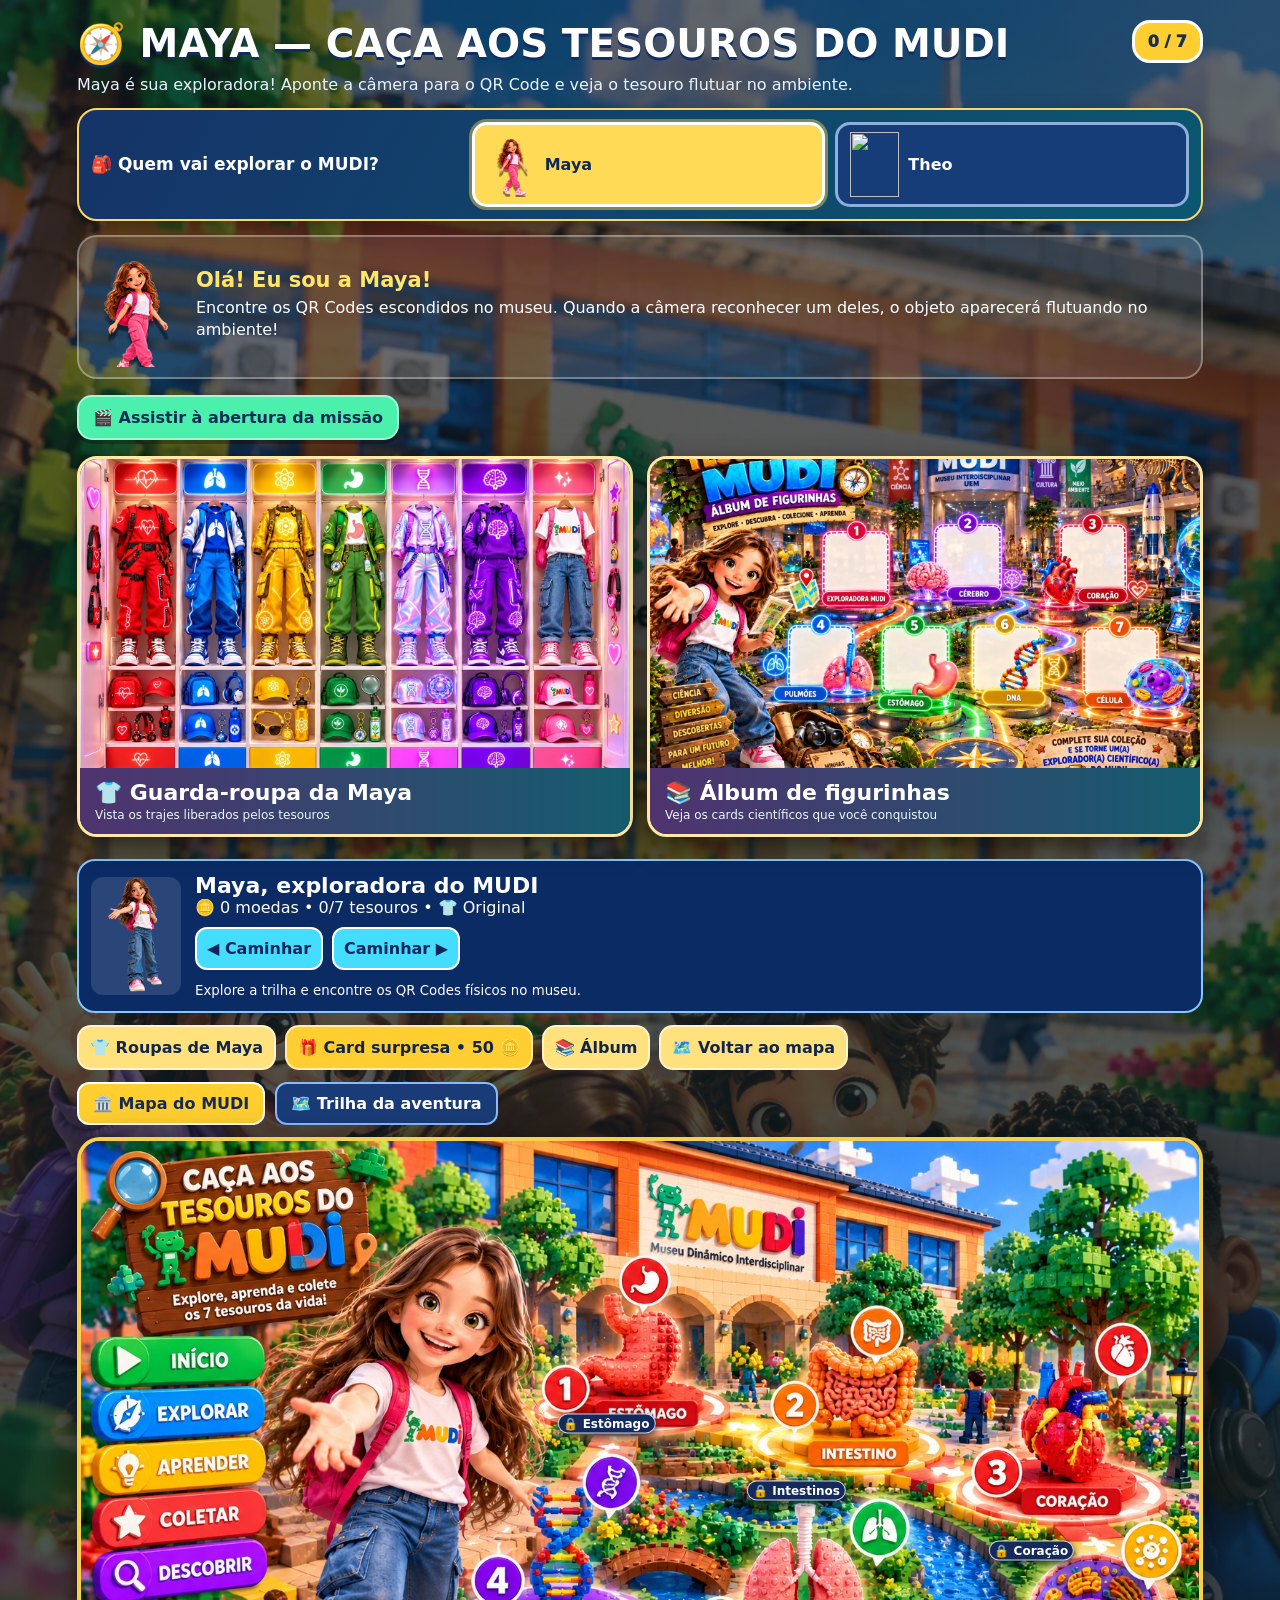
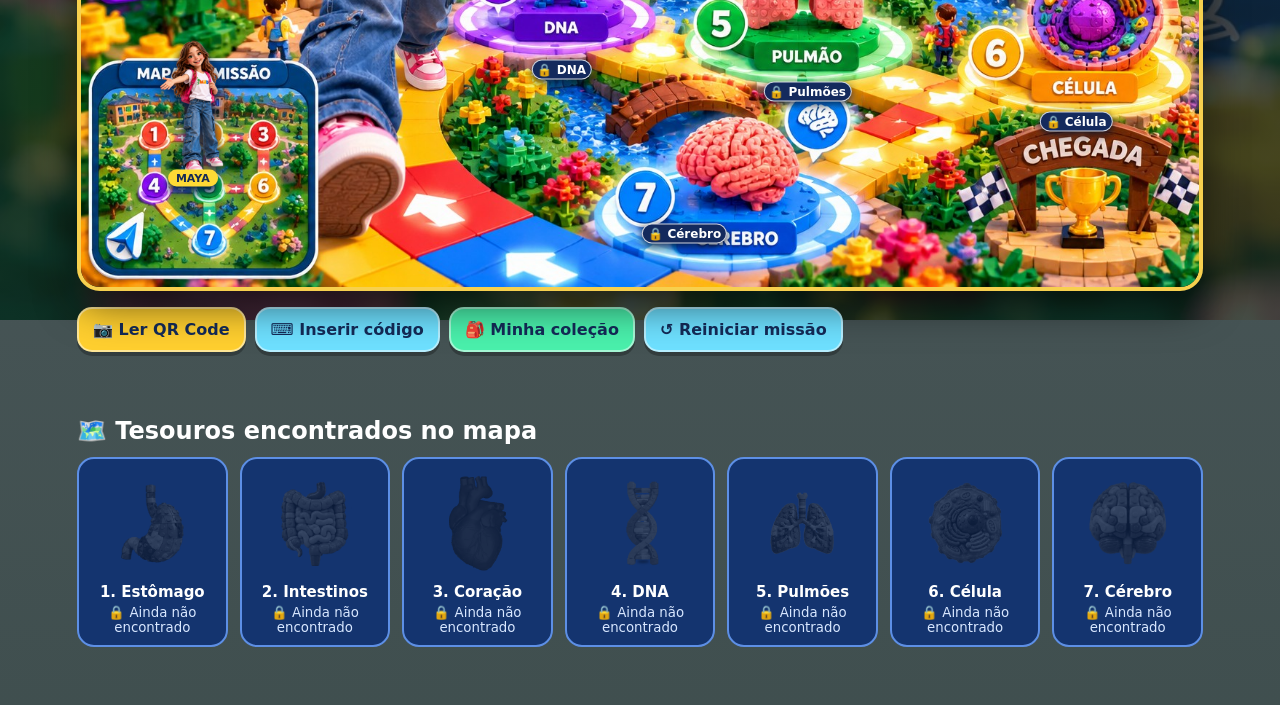
==== commit 93cb08a6: "Add files via upload" ====
--- a/index.html
+++ b/index.html
@@ -23,7 +23,12 @@
 .reward-dialog::backdrop{background:#001525db}
 .reward-dialog .scene-header{width:100%;border-radius:14px;max-height:240px;object-fit:cover;margin:6px 0 12px}
 @media(max-width:600px){.visual-hub{grid-template-columns:1fr}.visual-tile img{aspect-ratio:2/1}}
-</style></head><body><main class="wrap"><div class="top"><h1>🧭 MAYA — CAÇA AOS TESOUROS DO MUDI</h1><div class="counter" id="counter">0 / 7</div></div><p class="subtitle">Maya é sua única exploradora! Aponte a câmera para o QR Code e veja o tesouro flutuar no ambiente.</p><div class="maya-intro"><img src="assets/maya.png" alt="Maya, a exploradora do MUDI"><div><strong>Olá! Eu sou a Maya!</strong><p>Encontre os QR Codes escondidos no museu. Quando a câmera reconhecer um deles, o objeto aparecerá flutuando no ambiente!</p></div></div><div class="buttons"><button class="btn green" onclick="openIntro()">🎬 Assistir à abertura da missão</button></div><section class="visual-hub" aria-label="Álbum e guarda-roupa da Maya">
+</style><script id='mudi-theo-test-storage'>
+/* TESTE ISOLADO: o jogo original não pode ler/escrever estas chaves. */
+window.mudiTestStorage={getItem(k){return window.localStorage.getItem('mudi-teste-theo-v1:'+k)},setItem(k,v){window.localStorage.setItem('mudi-teste-theo-v1:'+k,String(v))},removeItem(k){window.localStorage.removeItem('mudi-teste-theo-v1:'+k)},clear(){Object.keys(window.localStorage).filter(k=>k.startsWith('mudi-teste-theo-v1:')).forEach(k=>window.localStorage.removeItem(k))}};
+</script>
+<link rel="stylesheet" href="./theo.css">
+</head><body><main class="wrap"><div class="top"><h1>🧭 MAYA — CAÇA AOS TESOUROS DO MUDI</h1><div class="counter" id="counter">0 / 7</div></div><p class="subtitle">Maya é sua única exploradora! Aponte a câmera para o QR Code e veja o tesouro flutuar no ambiente.</p><div class="maya-intro"><img src="assets/maya.png" alt="Maya, a exploradora do MUDI"><div><strong>Olá! Eu sou a Maya!</strong><p>Encontre os QR Codes escondidos no museu. Quando a câmera reconhecer um deles, o objeto aparecerá flutuando no ambiente!</p></div></div><div class="buttons"><button class="btn green" onclick="openIntro()">🎬 Assistir à abertura da missão</button></div><section class="visual-hub" aria-label="Álbum e guarda-roupa da Maya">
 <button class="visual-tile" onclick="openWardrobe()"><img src="assets/guarda_roupa_cenario.webp" alt="Guarda-roupa colorido com os sete figurinos da Maya"><span>👕 Guarda-roupa da Maya<small>Vista os trajes liberados pelos tesouros</small></span></button>
 <button class="visual-tile" onclick="openAlbum()"><img src="assets/album_cenario.webp" alt="Álbum de figurinhas com sete espaços para a coleção"><span>📚 Álbum de figurinhas<small>Veja os cards científicos que você conquistou</small></span></button>
 </section><div class="maptabs"><button id="mapMuseum" onclick="setMap(0)">🏛️ Mapa do MUDI</button><button id="mapTrail" onclick="setMap(1)">🗺️ Trilha da aventura</button></div><div class="hero"><img id="mapImage" src="assets/mapa.png" alt="Mapa ilustrado do MUDI em blocos coloridos, com as sete estações de ciência"><div id="pins"></div></div><div class="buttons"><button class="btn" onclick="scan()">📷 Ler QR Code</button><button class="btn blue" onclick="openCode()">⌨️ Inserir código</button><button class="btn green" onclick="document.getElementById('collection').scrollIntoView({behavior:'smooth'})">🎒 Minha coleção</button><button class="btn blue" onclick="resetCollection()">↺ Reiniciar missão</button></div><div id="message" class="message" role="status"></div><h2 id="collection">🗺️ Tesouros encontrados no mapa</h2><div id="cards" class="cards"></div><p class="note"></p></main><dialog class="modal" id="introModal"><button class="close" onclick="closeIntro()">✕</button><h2>🎬 Bem-vindo ao MUDI!</h2><video id="introVideo" controls playsinline preload="metadata" poster="assets/video_capa.jpg"><source src="assets/abertura_mudi.mp4" type="video/mp4">Seu navegador não suporta vídeos MP4.</video><p>Explore os dois mapas, encontre os QR Codes e descubra os sete tesouros científicos!</p><button class="btn green" onclick="closeIntro()">🧭 Começar a aventura</button></dialog><dialog class="modal" id="modal"><button class="close" onclick="closeModal()">✕</button><h2 id="modalTitle">Descoberta</h2><div id="objectArea"></div><p id="detail" class="question"></p><div id="modalActions" class="buttons"></div><p id="error" role="status"></p></dialog><script>
@@ -39,13 +44,13 @@
 {name:'Cérebro',folder:'cerebro',frames:8,point:[54,87],fact:'O cérebro participa da memória, da percepção, da linguagem e do controle dos movimentos.'}
 ];
 const codes=['QR_1_Estomago.png','QR_2_Intestino.png','QR_3_Coracao.png','QR_4_DNA.png','QR_5_Pulmões.png','QR_6_Celula.png','QR_7_Cerebro.png'];
-let mapMode=Number(localStorage.getItem("mudi-map-mode")||0)===1?1:0;const trailPoints=[[35,36],[57,35],[84,38],[18,70],[65,78],[90,76],[50,90]];function setMap(n){mapMode=n;localStorage.setItem("mudi-map-mode",n);el("mapImage").src=n?"assets/mapa_trilha.png":"assets/mapa.png";el("mapMuseum").classList.toggle("active",!n);el("mapTrail").classList.toggle("active",!!n);render()}let found=[];try{found=JSON.parse(localStorage.getItem('mudi-tesouros-v2')||'[]')}catch(e){}let stream=null,scanActive=false,frame=0,active=0,dragX=null,scanTimer=null,scannedFromCamera=false;
+let mapMode=Number(mudiTestStorage.getItem("mudi-map-mode")||0)===1?1:0;const trailPoints=[[35,36],[57,35],[84,38],[18,70],[65,78],[90,76],[50,90]];function setMap(n){mapMode=n;mudiTestStorage.setItem("mudi-map-mode",n);el("mapImage").src=n?"assets/mapa_trilha.png":"assets/mapa.png";el("mapMuseum").classList.toggle("active",!n);el("mapTrail").classList.toggle("active",!!n);render()}let found=[];try{found=JSON.parse(mudiTestStorage.getItem('mudi-tesouros-v2')||'[]')}catch(e){}let stream=null,scanActive=false,frame=0,active=0,dragX=null,scanTimer=null,scannedFromCamera=false;
 const el=id=>document.getElementById(id);
 function asset(i,k=0){const x=items[i];return x.folder?'assets/'+x.folder+'/'+String(k).padStart(2,'0')+'.webp':'assets/coracao.gif'}
 function render(){el('counter').textContent=found.length+' / 7';el('pins').innerHTML=items.map((x,i)=>`<button aria-label="${x.name}: ${found.includes(i+1)?'coletado':'a descobrir'}" title="${x.name}" class="pin ${found.includes(i+1)?'found':''}" style="left:${(mapMode?trailPoints[i]:x.point)[0]}%;top:${(mapMode?trailPoints[i]:x.point)[1]}%" onclick="openTreasure(${i})"><img class="pin-object map-pin-float" src="${asset(i)}" alt=""><span class="pin-label">${found.includes(i+1)?'✓ ': '🔒 '}${x.name}</span></button>`).join('');el('cards').innerHTML=items.map((x,i)=>`<button class="card ${found.includes(i+1)?'found':'locked'}" onclick="openTreasure(${i})"><img loading="lazy" src="${asset(i)}" alt="${x.name}"><strong>${i+1}. ${x.name}</strong><small>${found.includes(i+1)?'✓ Coletado — explorar':'🔒 Ainda não encontrado'}</small></button>`).join('');if(found.length===7)el('message').textContent='🏆 Missão completa! Você descobriu os sete tesouros do MUDI!'}
 function openTreasure(i,unlocked=false){stopCamera();active=i;frame=0;dragX=null;const x=items[i];el('modalTitle').textContent=(unlocked?'✨ Tesouro encontrado: ':found.includes(i+1)?'🎒 Sua coleção: ':'🔎 Estação '+(i+1)+': ')+x.name;const show=unlocked||found.includes(i+1);el('objectArea').innerHTML=show?`<div class="view" id="view"><img id="rotating" src="${asset(i)}" alt="Objeto ${x.name} em rotação"></div><p class="tip">${x.frames?'👆 Arraste o dedo sobre o objeto para girá-lo • use as setas para mudar o ângulo':'❤️ Animação do coração'}</p>`:`<div class="view"><div style="font-size:75px">🔒</div></div>`;el('detail').textContent=show?x.fact:'Encontre o QR Code desta estação para revelar o tesouro e aprender sobre ele.';el('modalActions').innerHTML=show?`${x.frames?'<button class="btn blue" onclick="turn(-1)">◀ Girar</button><button class="btn blue" onclick="turn(1)">Girar ▶</button>':''}${unlocked&&!found.includes(i+1)?'<button class="btn green" onclick="showQuiz()">⭐ Adicionar ao mapa</button>':'<button class="btn green" onclick="closeModal()">✓ Continuar explorando</button>'}`:`<button class="btn" onclick="openCode()">⌨️ Inserir código</button><button class="btn blue" onclick="scan()">📷 Ler QR</button>`;el('error').textContent='';if(!el('modal').open)el('modal').showModal();if(show&&x.frames){let v=el('view');v.addEventListener('pointerdown',e=>{dragX=e.clientX;v.setPointerCapture(e.pointerId)});v.addEventListener('pointermove',e=>{if(dragX===null)return;let delta=e.clientX-dragX;if(Math.abs(delta)>16){turn(delta>0?-1:1);dragX=e.clientX}});v.addEventListener('pointerup',()=>dragX=null);v.addEventListener('pointercancel',()=>dragX=null)}}
-function turn(dir){let x=items[active];if(!x.frames)return;frame=(frame+dir+x.frames)%x.frames;let im=el('rotating');if(im)im.src=asset(active,frame)}function collect(){let id=active+1;const wasNew=!found.includes(id);if(!found.includes(id)){found.push(id);found.sort((a,b)=>a-b);localStorage.setItem('mudi-tesouros-v2',JSON.stringify(found))}closeModal();render();el('message').textContent='⭐ '+items[active].name+' foi adicionado ao seu mapa!';maybeFinal(wasNew)}
-function resetCollection(){if(!confirm('Apagar os tesouros encontrados neste aparelho e começar do zero?'))return;found=[];finalAlreadyShown=false;localStorage.setItem('mudi-tesouros-v2','[]');render();el('message').textContent='Missão reiniciada: todos os tesouros estão bloqueados.'}
+function turn(dir){let x=items[active];if(!x.frames)return;frame=(frame+dir+x.frames)%x.frames;let im=el('rotating');if(im)im.src=asset(active,frame)}function collect(){let id=active+1;const wasNew=!found.includes(id);if(!found.includes(id)){found.push(id);found.sort((a,b)=>a-b);mudiTestStorage.setItem('mudi-tesouros-v2',JSON.stringify(found))}closeModal();render();el('message').textContent='⭐ '+items[active].name+' foi adicionado ao seu mapa!';maybeFinal(wasNew)}
+function resetCollection(){if(!confirm('Apagar os tesouros encontrados neste aparelho e começar do zero?'))return;found=[];finalAlreadyShown=false;mudiTestStorage.setItem('mudi-tesouros-v2','[]');render();el('message').textContent='Missão reiniciada: todos os tesouros estão bloqueados.'}
 function closeModal(){stopCamera();el('modal').close()}
 function stopCamera(){scanActive=false;if(scanTimer){clearTimeout(scanTimer);scanTimer=null}if(stream){stream.getTracks().forEach(t=>t.stop());stream=null}}
 function openCode(){stopCamera();el('modalTitle').textContent='🔎 Desbloquear tesouro';el('objectArea').innerHTML='<label for="code">Digite o código impresso na estação:</label><input id="code" placeholder="MUDI-TESOURO-01" autocomplete="off">';el('detail').textContent='O código correto libera um tesouro. Nenhuma estação começa desbloqueada.';el('modalActions').innerHTML='<button class="btn green" onclick="redeem()">✨ Descobrir</button><button class="btn blue" onclick="scan()">📷 Usar câmera</button>';el('error').textContent='';if(!el('modal').open)el('modal').showModal()}
@@ -77,8 +82,8 @@
  {q:'A célula é considerada:',a:['Um tipo de osso','A unidade básica dos seres vivos','Um órgão do sistema nervoso'],c:1},
  {q:'Qual função está relacionada ao cérebro?',a:['Produzir suco gástrico','Bombear sangue','Participar da memória e do controle de movimentos'],c:2}
 ];
-let coins=Number(localStorage.getItem('maya-coins')||0),ownedCards=JSON.parse(localStorage.getItem('maya-cards')||'[]'),outfit=Number(localStorage.getItem('maya-outfit')||0),walkPos=Number(localStorage.getItem('maya-walk')||0);
-const saved=()=>{localStorage.setItem('maya-coins',coins);localStorage.setItem('maya-cards',JSON.stringify(ownedCards));localStorage.setItem('maya-outfit',outfit);localStorage.setItem('maya-walk',walkPos)};
+let coins=Number(mudiTestStorage.getItem('maya-coins')||0),ownedCards=JSON.parse(mudiTestStorage.getItem('maya-cards')||'[]'),outfit=Number(mudiTestStorage.getItem('maya-outfit')||0),walkPos=Number(mudiTestStorage.getItem('maya-walk')||0);
+const saved=()=>{mudiTestStorage.setItem('maya-coins',coins);mudiTestStorage.setItem('maya-cards',JSON.stringify(ownedCards));mudiTestStorage.setItem('maya-outfit',outfit);mudiTestStorage.setItem('maya-walk',walkPos)};
 const root=document.querySelector('main.wrap');const hud=document.createElement('div');hud.className='maya-hud';hud.innerHTML='<img id="mayaPortrait" src="assets/roupas/original.webp" alt="Maya"><div><strong style="font-size:22px">Maya, exploradora do MUDI</strong><div id="mayaStatus">🪙 0 moedas • 0/7 tesouros</div><div class="walk"><button onclick="moveMaya(-1)">◀ Caminhar</button><button onclick="moveMaya(1)">Caminhar ▶</button></div><small>Explore a trilha e encontre os QR Codes físicos no museu.</small></div>';
 root.insertBefore(hud,document.querySelector('.maptabs'));
 const bar=document.createElement('div');bar.className='gamebar';bar.innerHTML='<button onclick="openWardrobe()">👕 Roupas de Maya</button><button class="gold" onclick="buyCard()">🎁 Card surpresa • 50 🪙</button><button onclick="openAlbum()">📚 Álbum</button><button onclick="setMap(0)">🗺️ Voltar ao mapa</button>';document.querySelector('.maptabs').before(bar);
@@ -90,10 +95,10 @@
 function openWardrobe(){rewardShow('👕 Guarda-roupa de Maya','<img class="scene-header" src="assets/guarda_roupa_cenario.webp" alt="Guarda-roupa"><p>As roupas são desbloqueadas ao acertar cada desafio.</p><div class="reward-grid">'+costumeList.map((x,i)=>{const ok=i===0||found.some(id=>costumeFor(id-1)===i);return '<button '+(ok?'':'disabled')+' onclick="wear('+i+')"><img src="assets/roupas/'+x[1]+'.webp"><small>'+(ok?'✓ ':'🔒 ')+x[0]+'</small></button>'}).join('')+'</div>')}
 function wear(i){outfit=i;saved();refreshHud();document.getElementById('rewardDialog').close();el('message').textContent='✨ Maya vestiu: '+costumeList[i][0]}
 // Cada figurinha é colada fisicamente na página ilustrada e permanece salva.
-let pastedCards=JSON.parse(localStorage.getItem('maya-pasted-cards')||'[]');
+let pastedCards=JSON.parse(mudiTestStorage.getItem('maya-pasted-cards')||'[]');
 function pasteCard(i){
  if(!ownedCards.includes(i))return;
- if(!pastedCards.includes(i)){pastedCards.push(i);localStorage.setItem('maya-pasted-cards',JSON.stringify(pastedCards));}
+ if(!pastedCards.includes(i)){pastedCards.push(i);mudiTestStorage.setItem('maya-pasted-cards',JSON.stringify(pastedCards));}
  openAlbum();
 }
 function openAlbum(){
@@ -109,10 +114,10 @@
 const oldOpen=openTreasure;openTreasure=function(i,unlocked=false){if(unlocked||found.includes(i+1)){oldOpen(i,unlocked);if(unlocked&&!found.includes(i+1))setTimeout(showQuiz,50);return}active=i;el('modalTitle').textContent='🔒 Estação '+(i+1)+' — descubra o QR Code';el('objectArea').innerHTML='<div class="view" style="font-size:70px">❔</div>';el('detail').textContent='Maya ainda não descobriu este tesouro. Procure o QR Code no MUDI e aponte a câmera para ele.';el('modalActions').innerHTML='<button class="btn" onclick="scan()">📷 Abrir câmera</button><button class="btn blue" onclick="openCode()">⌨️ Digitar código</button>';if(!el('modal').open)el('modal').showModal()};
 const oldFloat=showFloating;showFloating=function(i){oldFloat(i);el('detail').textContent='Mova o dedo sobre o objeto para girar. Depois, responda ao desafio para conquistá-lo.';el('modalActions').innerHTML='<button class="btn green" onclick="showQuiz()">🧠 Responder ao desafio</button><button class="btn blue" onclick="stopCamera();openTreasure(active,true)">Ver sem câmera</button>'};
 function showQuiz(){const q=quizzes[active];el('modalTitle').textContent='🧠 Desafio científico — '+items[active].name;el('detail').textContent=q.q;el('modalActions').innerHTML=q.a.map((a,i)=>'<button class="question-choice" onclick="answerQuiz('+i+')">'+String.fromCharCode(65+i)+'. '+a+'</button>').join('');el('error').textContent='Responda para conquistar o objeto e liberar a roupa.'}
-function answerQuiz(i){if(i!==quizzes[active].c){el('error').textContent='Ainda não! Tente outra resposta. Você consegue!';return}const id=active+1;const wasNew=!found.includes(id);if(!found.includes(id)){found.push(id);found.sort((a,b)=>a-b);coins+=100;localStorage.setItem('mudi-tesouros-v2',JSON.stringify(found))}outfit=costumeFor(active);saved();closeModal();render();el('message').textContent='🎉 Resposta correta! +100 moedas! Maya desbloqueou o traje '+costumeList[outfit][0]+'.';rewardShow('🏆 Tesouro conquistado!','<p>Você encontrou <b>'+items[active].name+'</b>! +100 🪙 e novo figurino de Maya.</p><img style="height:230px;display:block;margin:auto;max-width:90%" src="assets/roupas/'+costumeList[outfit][1]+'.webp"><div class="gamebar"><button onclick="rewards.close();buyCard()">🎁 Comprar card surpresa (50 🪙)</button><button onclick="rewards.close()">Continuar aventura</button></div>');maybeFinal(wasNew)}
+function answerQuiz(i){if(i!==quizzes[active].c){el('error').textContent='Ainda não! Tente outra resposta. Você consegue!';return}const id=active+1;const wasNew=!found.includes(id);if(!found.includes(id)){found.push(id);found.sort((a,b)=>a-b);coins+=100;mudiTestStorage.setItem('mudi-tesouros-v2',JSON.stringify(found))}outfit=costumeFor(active);saved();closeModal();render();el('message').textContent='🎉 Resposta correta! +100 moedas! Maya desbloqueou o traje '+costumeList[outfit][0]+'.';rewardShow('🏆 Tesouro conquistado!','<p>Você encontrou <b>'+items[active].name+'</b>! +100 🪙 e novo figurino de Maya.</p><img style="height:230px;display:block;margin:auto;max-width:90%" src="assets/roupas/'+costumeList[outfit][1]+'.webp"><div class="gamebar"><button onclick="rewards.close();buyCard()">🎁 Comprar card surpresa (50 🪙)</button><button onclick="rewards.close()">Continuar aventura</button></div>');maybeFinal(wasNew)}
 // Reuse previous collection only if the quiz system was already used, avoiding free rewards for old prototype progress.
-if(!localStorage.getItem('maya-integrated-v1')){found=[];localStorage.setItem('mudi-tesouros-v2','[]');localStorage.setItem('maya-integrated-v1','1')}
-resetCollection=function(){if(!confirm('Reiniciar missão, moedas, figurinos e cards neste aparelho?'))return;found=[];coins=0;ownedCards=[];pastedCards=[];localStorage.removeItem('maya-pasted-cards');outfit=0;walkPos=0;saved();localStorage.setItem('mudi-tesouros-v2','[]');render();el('message').textContent='Missão reiniciada.'};
+if(!mudiTestStorage.getItem('maya-integrated-v1')){found=[];mudiTestStorage.setItem('mudi-tesouros-v2','[]');mudiTestStorage.setItem('maya-integrated-v1','1')}
+resetCollection=function(){if(!confirm('Reiniciar missão, moedas, figurinos e cards neste aparelho?'))return;found=[];coins=0;ownedCards=[];pastedCards=[];mudiTestStorage.removeItem('maya-pasted-cards');outfit=0;walkPos=0;saved();mudiTestStorage.setItem('mudi-tesouros-v2','[]');render();el('message').textContent='Missão reiniciada.'};
 render();
 </script>
 
@@ -173,4 +178,5 @@
 function replayFinal(){burstConfetti();playCongratulations();const v=document.getElementById('finalVideo');v.currentTime=0;v.play().catch(()=>{})}
 function closeFinal(){const v=document.getElementById('finalVideo');v.pause();document.getElementById('finalOverlay').classList.remove('active');cancelAnimationFrame(confettiAnimation);const c=document.getElementById('finalConfetti');c.getContext('2d').clearRect(0,0,c.width,c.height)}
 function maybeFinal(wasNew){if(wasNew&&found.length===7){setTimeout(showFinal,180)}}
-</script></body></html>+</script><script src="./theo.js"></script>
+</body></html>
--- a/theo.css
+++ b/theo.css
@@ -0,0 +1,25 @@
+/* Caça aos Tesouros do MUDI — complemento isolado do Theo */
+.theo-choose{display:flex;align-items:center;flex-wrap:wrap;gap:12px;margin:14px 0;padding:12px;border:2px solid #f9d76a;border-radius:20px;background:linear-gradient(120deg,#153368,#0b5770);box-shadow:0 5px 18px #0004}
+.theo-choose .theo-choose-title{font-weight:900;font-size:17px;flex:1 1 170px;color:#fff}
+.theo-options{display:flex;gap:10px;flex:2 1 320px;justify-content:center}
+.theo-option{flex:1 1 0;display:flex;align-items:center;gap:9px;border:3px solid #8cafdb;border-radius:15px;padding:7px 12px;background:#173d78;color:white;font-weight:900;min-width:0}
+.theo-option img{height:65px;width:49px;object-fit:contain;flex:none}
+.theo-option[aria-pressed="true"]{background:#ffda56;color:#102953;border-color:#fff;box-shadow:0 0 0 3px #ffda5670}
+.theo-catalog{display:grid;grid-template-columns:repeat(auto-fit,minmax(124px,1fr));gap:12px}
+.theo-catalog-item{display:flex;flex-direction:column;align-items:center;gap:5px;border:2px solid #b4c7eb;border-radius:16px;background:#16346a;color:#fff;padding:10px 7px;min-width:0;text-align:center;cursor:pointer}
+.theo-catalog-item[aria-pressed="true"]{border-color:#fce05f;background:#2c4779}
+.theo-catalog-item img{width:100%;height:170px;object-fit:contain;filter:drop-shadow(0 7px 5px #0006)}
+.theo-catalog-item strong{font-size:13px;line-height:1.15}.theo-catalog-item small{font-size:12px;line-height:1.25}
+.theo-card-collection{display:grid;grid-template-columns:repeat(auto-fit,minmax(125px,1fr));gap:12px}
+.theo-card-cell{border:2px solid #d8b760;border-radius:15px;padding:8px;background:#fff;color:#15335a;text-align:center;cursor:pointer}
+.theo-card-cell img{width:100%;height:180px;object-fit:contain}.theo-card-cell.locked img{filter:grayscale(1) brightness(.5);opacity:.65}
+.theo-card-cell strong{display:block;font-size:12px}.theo-card-cell small{display:block;font-size:12px}
+.theo-coins{display:inline-block;padding:8px 12px;border-radius:12px;background:#ffe08a;color:#192c54;font-weight:900;margin:6px 0 12px}
+.theo-info{font-size:14px;line-height:1.45}
+.theo-reward-img{display:block;height:235px;max-width:100%;object-fit:contain;margin:5px auto}
+@media(max-width:520px){.theo-choose{padding:10px;gap:7px}.theo-option{padding:7px;gap:5px;font-size:14px}.theo-option img{height:57px;width:44px}.theo-choose .theo-choose-title{flex:1 1 100%;text-align:center}.theo-catalog{grid-template-columns:repeat(2,minmax(0,1fr))}}
+
+/* Figurinhas provisórias exibem os próprios trajes aprovados */
+.theo-card-cell img{height:140px;object-fit:contain}
+
+.theo-card-cell img{height:200px;width:100%;object-fit:contain}.theo-card-cell.locked img{filter:grayscale(1) brightness(.5);opacity:.62}
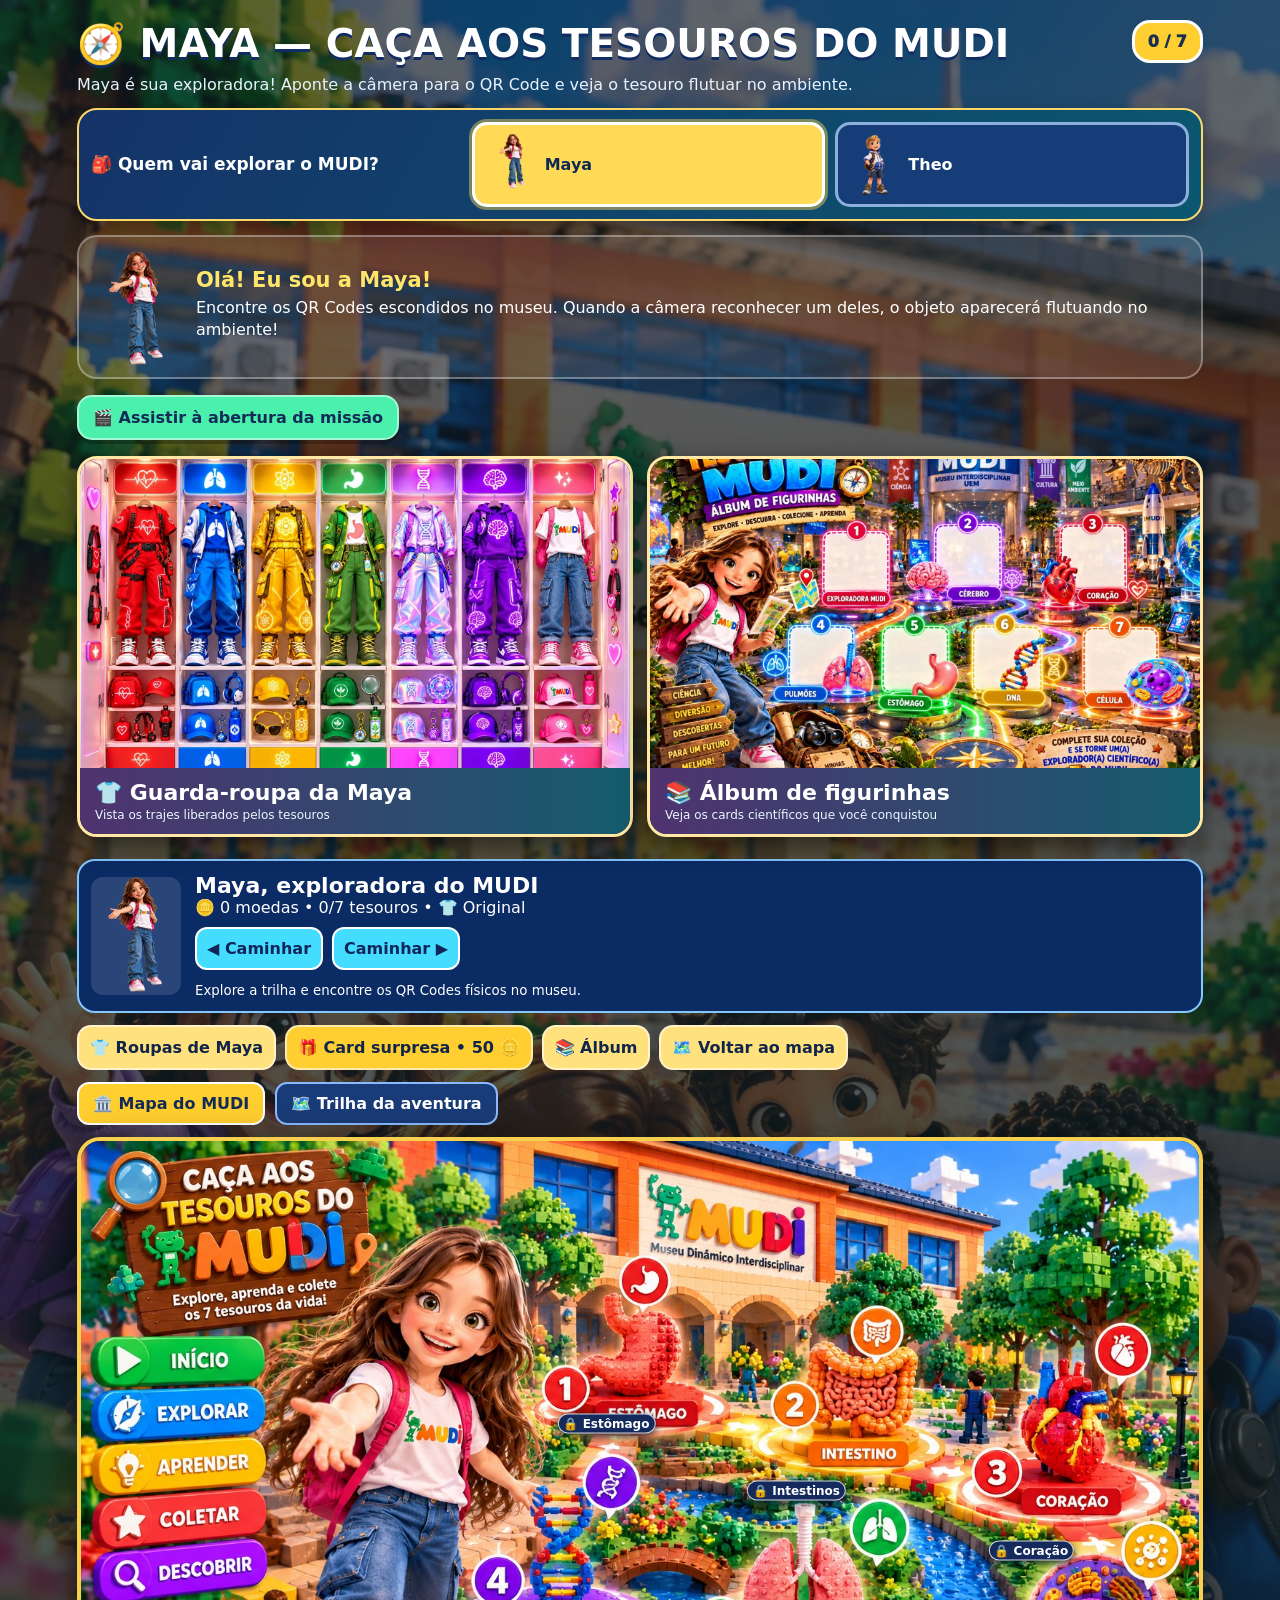
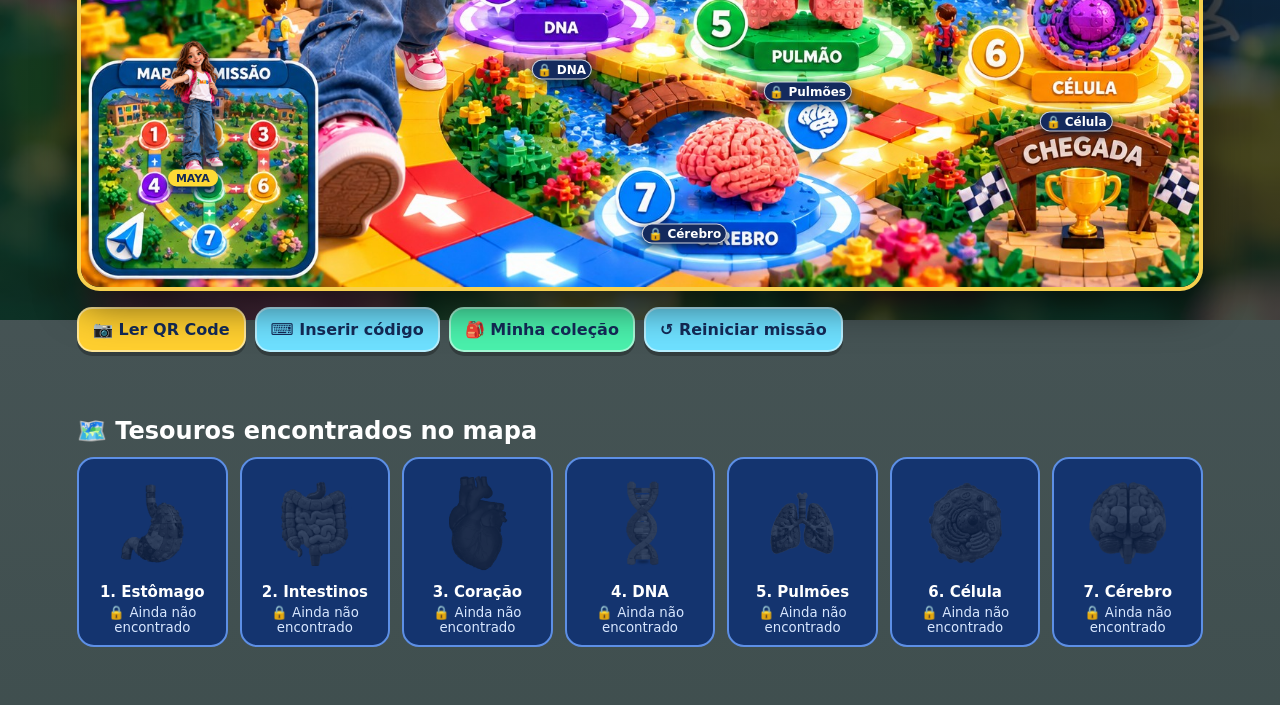
==== commit 4bb1d1a4: "Add files via upload" ====
--- a/index.html
+++ b/index.html
@@ -1,4 +1,4 @@
-<!doctype html><html lang="pt-BR"><head><meta charset="utf-8"><meta name="viewport" content="width=device-width,initial-scale=1,viewport-fit=cover"><meta name="theme-color" content="#123879"><link rel="manifest" href="manifest.webmanifest"><title>Caça aos Tesouros do MUDI</title><style>
+<!doctype html><html lang="pt-BR"><head><meta charset="utf-8"><meta name="viewport" content="width=device-width,initial-scale=1,viewport-fit=cover"><meta name="theme-color" content="#123879"><link rel="manifest" href="./manifest.json"><link rel="apple-touch-icon" sizes="180x180" href="./icons/apple-touch-icon.png"><link rel="icon" type="image/png" sizes="32x32" href="./icons/favicon-32.png"><meta name="apple-mobile-web-app-capable" content="yes"><meta name="apple-mobile-web-app-status-bar-style" content="default"><title>Caça aos Tesouros do MUDI</title><style>
 *{box-sizing:border-box}body{margin:0;background:linear-gradient(180deg,#101d25aa,#102323cc),url("assets/fachada_fundo.webp") center top / cover fixed no-repeat;color:white;font:500 16px system-ui,Arial}button,input{font:inherit}button{cursor:pointer}button:focus-visible{outline:3px solid #ffde56;outline-offset:2px}.wrap{max-width:1150px;margin:auto;padding:12px 12px 45px}.top{display:flex;justify-content:space-between;gap:12px;align-items:center}h1{font-size:clamp(23px,4vw,39px);line-height:1.05;margin:12px 0 6px;text-shadow:0 3px #102c63}.subtitle{margin:4px 0 14px;color:#e7f4ff}.counter{background:#ffce31;color:#192e55;border:3px solid white;border-radius:18px;padding:9px 13px;font-weight:1000;white-space:nowrap}.hero{position:relative;border:4px solid #f7d04e;border-radius:23px;overflow:hidden;box-shadow:0 14px 40px #0009}.hero img{display:block;width:100%}.maptabs{display:flex;gap:10px;flex-wrap:wrap;margin:12px 0}.maptabs button{background:#193b77;color:white;border:2px solid #8ab9ff;border-radius:12px;padding:10px 14px;font-weight:800}.maptabs button.active{background:#ffcf2f;color:#142b58;border-color:white}.pin{position:absolute;transform:translate(-50%,-50%);width:clamp(29px,5vw,56px);height:clamp(29px,5vw,56px);border:3px solid white;border-radius:50%;background:#183887;color:white;font-weight:1000;box-shadow:0 3px 12px #000b;font-size:clamp(15px,2.4vw,23px)} .pin.found{background:transparent}
 .pin{width:clamp(44px,8vw,105px);height:clamp(50px,9vw,115px);background:transparent!important;border:0;border-radius:12px;box-shadow:none;display:flex;flex-direction:column;align-items:center;justify-content:center;gap:0;filter:drop-shadow(0 3px 4px #06142bd9);padding:0}
 .pin .pin-object{width:100%;height:76%;object-fit:contain;filter:grayscale(1) brightness(.23) drop-shadow(0 0 2px white);opacity:.87}
